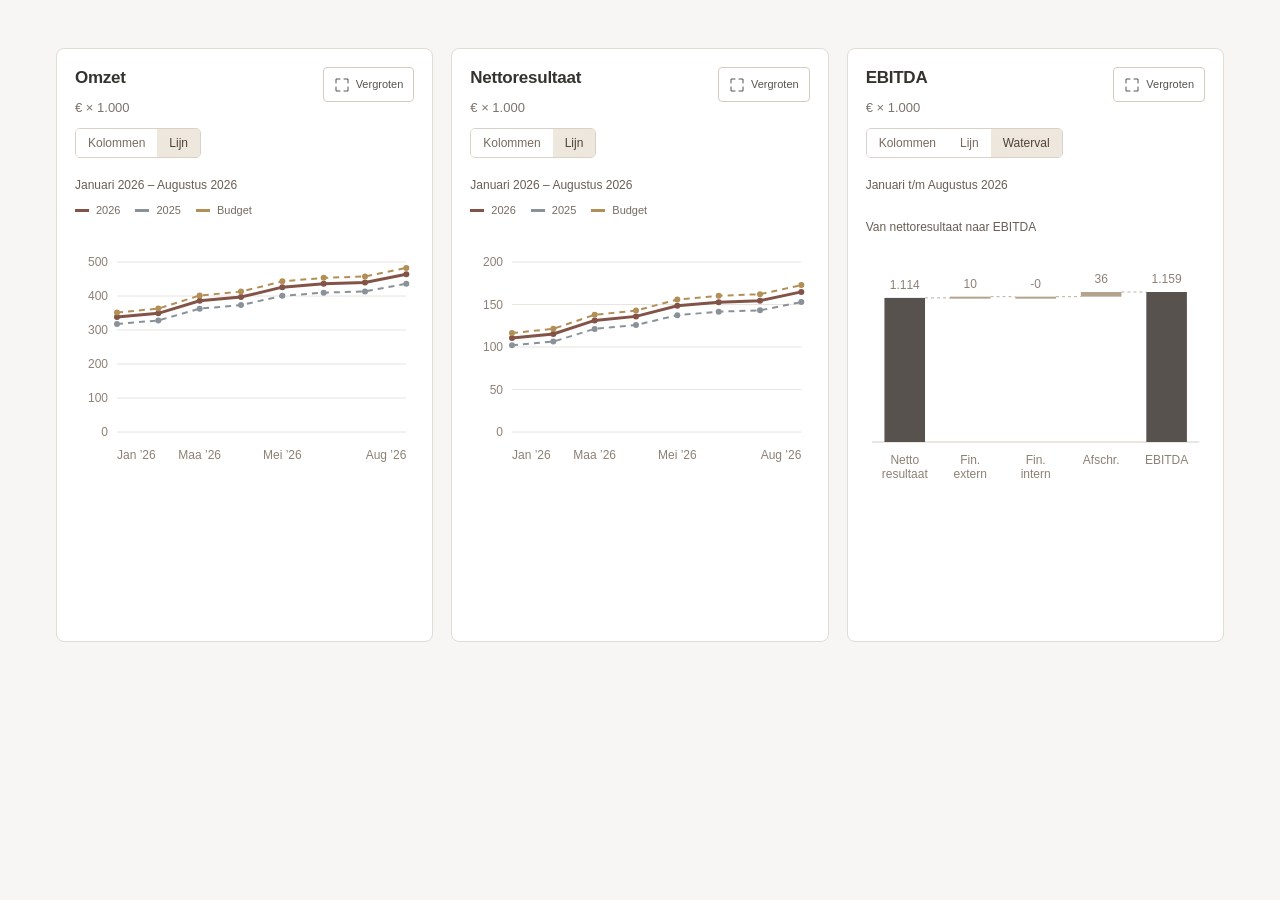
==== assets/portal/index.html @ 6453822a "Align presentation with agreed reporting content and complete input demos" ====
<!doctype html>
<html lang="nl"><head><meta charset="UTF-8"><meta name="viewport" content="width=device-width,initial-scale=1"><meta http-equiv="Content-Security-Policy" content="default-src 'self' data: blob:; script-src 'self'; style-src 'self' 'unsafe-inline'; connect-src 'none'; form-action 'none'; object-src 'none'; base-uri 'self'"><title>Amerborgh rapportageportaal</title>  <script type="module" crossorigin src="./assets/index-CNQBlPa-.js"></script>
  <link rel="stylesheet" crossorigin href="./assets/index-Cpaza70T.css">
</head><body><div id="root"></div></body></html>
---- assets/portal/assets/index-Cpaza70T.css ----
.page-content{--previous-content-height:260px;overflow-anchor:none;min-width:0}.page-content[aria-busy=true]{min-height:var(--previous-content-height,260px)}.ai-workspace>.page-content{flex-direction:column;flex:1;min-height:0;display:flex}@media (width<=600px){.page-content{--previous-content-height:220px}}.content-refreshing :is(.report-metrics article>strong,.report-metrics article>small,.metric-differences,.report-chart>:not(.report-card-heading),.financial-table td,.category-choice>b,.category-choice>small,.portfolio-title>span,.ownership-missing){visibility:hidden}.trend-readout{padding:8px 6px 2px}.trend-readout[data-active=false]{visibility:hidden}.trend-readout .chart-tooltip{width:100%;max-width:none;box-shadow:none;flex-wrap:wrap;gap:8px 20px;margin:0;padding:12px 14px;font-size:12px;animation:none;display:flex;position:static;top:auto;left:auto}.trend-readout .chart-tooltip>strong{flex-basis:100%;margin:0;font-size:13px}.trend-readout .chart-tooltip>span{flex-direction:column;flex:110px;align-items:flex-start;gap:3px;margin:0;display:flex}.trend-readout .chart-tooltip>span>span{color:#786b5f}.trend-readout .chart-tooltip b{text-align:left;font-size:13px}@media (width<=600px){.trend-readout{padding:0}.trend-readout[data-active=false]{display:none}.trend-readout .chart-tooltip{display:block}.trend-readout .chart-tooltip>strong{margin-bottom:10px;font-size:15px}.trend-readout .chart-tooltip>span{grid-template-columns:minmax(0,1fr) max-content;align-items:baseline;gap:12px;margin-top:7px;display:grid}.trend-readout .chart-tooltip b{text-align:right;font-size:14px}}.month-financial-figures{grid-template-columns:repeat(auto-fit,minmax(min(100%,420px),1fr))}.month-figure-body,.month-kpi-body{font-variant-numeric:tabular-nums;padding:0 20px 22px}.month-legend{color:#756b62;flex-wrap:wrap;gap:8px 20px;margin-bottom:18px;font-size:11px;line-height:1.6;display:flex}.month-legend>span{align-items:center;gap:7px;display:inline-flex}.month-key{background:var(--color-chart-actual);flex-shrink:0;width:18px;height:7px;display:inline-block}.month-key.target{background:var(--color-ink-warm);width:3px;height:15px;margin-inline:7px}.month-key.lastYear,.month-change-bar.lastYear,.month-zero-value.lastYear{background:#90979b}.month-bullet-row+.month-bullet-row,.month-change-row+.month-change-row{border-top:1px solid #eee9e3;margin-top:22px;padding-top:20px}.month-row-title{justify-content:space-between;align-items:baseline;gap:12px;margin-bottom:14px;display:flex}.month-row-title h3,.month-change-row h3{margin:0;font-size:14px;font-weight:600}.month-row-title>strong{font-size:19px;font-weight:600}.month-bullet{background:#f7f5f2;height:32px;margin-inline:4px;position:relative}.month-budget-range{background:#ddd6cb;height:100%;position:absolute;top:0}.month-actual-bar{background:var(--color-chart-actual);height:12px;position:absolute;top:10px}.month-target{background:var(--color-ink-warm);width:3px;height:38px;position:absolute;top:-3px;transform:translate(-50%)}.month-zero{border-left:1px solid #b7afa5;height:100%;position:absolute;top:0}.month-zero-value{background:var(--color-chart-actual);width:3px;height:12px;position:absolute;top:10px;transform:translate(-50%)}.month-scale{color:#80766b;justify-content:space-between;margin-top:6px;font-size:10px;line-height:1.6;display:flex;position:relative}.month-scale>span:nth-child(2):not(:last-child){position:absolute;transform:translate(-50%)}.month-row-detail{color:#756b62;flex-wrap:wrap;justify-content:space-between;align-items:baseline;gap:6px 16px;margin-top:9px;font-size:12px;line-height:1.6;display:flex}.month-row-detail .positive,.month-change-value.positive{color:#437553}.month-row-detail .negative,.month-change-value.negative{color:#a44b45}.month-change-row h3{margin-bottom:12px}.month-change-comparison{grid-template-columns:minmax(0,1fr) 106px;align-items:center;gap:12px;margin-top:7px;display:grid}.month-change-track{background:#faf9f7;height:30px;position:relative}.month-change-bar{background:var(--color-chart-actual);height:12px;position:absolute;top:9px}.month-change-value{text-align:right;color:var(--color-ink-warm);font-size:14px}.month-change-value small{color:#756b62;margin-top:3px;font-size:10px;line-height:1.4;display:block}.month-change-axis{margin-top:12px;margin-right:118px}.month-kpi-body .kpi-current-value{margin-bottom:20px}.month-key.current-dot,.month-key.reference-dot{background:var(--color-chart-actual);border-radius:50%;width:9px;height:9px}.month-key.reference-dot{background:var(--color-surface);box-sizing:border-box;border:2px solid #90979b}.month-kpi-comparison .month-legend{margin-bottom:8px}.month-kpi-comparison+.month-kpi-comparison{margin-top:22px}.month-kpi-comparison .month-row-detail{margin:0 0 12px}.month-kpi-comparison .month-row-detail strong{color:var(--color-ink-warm);font-weight:500;display:block}.month-dumbbell{height:22px;margin-inline:6px;position:relative}.month-dumbbell:before{content:"";background:#eee9e3;height:2px;position:absolute;inset:10px 0 auto}.month-dumbbell-link{background:#c4b4aa;height:4px;position:absolute;top:9px}.month-dot{box-sizing:border-box;border-radius:50%;width:12px;height:12px;position:absolute;top:11px;transform:translate(-50%,-50%)}.month-dot.reference{background:var(--color-surface);border:2px solid #90979b;width:16px;height:16px}.month-dot.current{background:var(--color-chart-actual);border:2px solid var(--color-surface)}.chart-dialog .month-figure-body,.chart-dialog .month-kpi-body{max-width:820px;margin:0 auto;padding-top:12px}.chart-dialog .month-kpi-body{max-width:680px}@media (width<=600px){.month-figure-body,.month-kpi-body{padding:0 16px 20px}.month-change-comparison{grid-template-columns:minmax(0,1fr) 96px;gap:10px}.month-change-axis{margin-right:106px}.month-row-title>strong{font-size:18px}}.kpi-overview-toolbar{flex-wrap:wrap;align-items:end;gap:14px 20px;margin-bottom:18px;display:flex}.kpi-overview-toolbar label{color:#635a50;gap:7px;width:min(100%,320px);font-size:12px;display:grid}.kpi-overview-toolbar input{min-height:42px;font:inherit;color:var(--color-ink-warm);background:var(--color-surface);border:1px solid #d9d0c5;border-radius:5px;padding:11px 12px;font-size:14px}.kpi-overview-toolbar>span{color:#756b62;padding:12px 0;font-size:12px}.kpi-overview-toolbar>button{min-height:42px;margin-left:auto}.kpi-company-rows{gap:10px;display:grid}.kpi-company-row{background:var(--color-surface);border:1px solid #e1d9d0;border-radius:7px;min-width:0}.kpi-company-title{margin:0;font-size:16px}.kpi-company-title>button{text-align:left;width:100%;min-height:68px;color:var(--color-ink-warm);font:inherit;cursor:pointer;background:0 0;border:0;border-radius:7px;grid-template-columns:minmax(0,1fr) auto 20px;align-items:center;gap:18px;padding:18px 22px;display:grid}:where(:root:not([data-input-method=touch])) .kpi-company-title>button:hover{background:#f8f5f1}.kpi-company-title>button:focus-visible{outline:2px solid var(--color-chart-actual);outline-offset:-3px}.kpi-company-title>button[aria-expanded=true]{background:#f8f5f1;border-radius:7px 7px 0 0}.kpi-company-name{overflow-wrap:anywhere;font-weight:600}.kpi-company-count{color:#756b62;font-size:12px;font-weight:400}.kpi-company-title svg{fill:none;stroke:currentColor;stroke-width:1.6px;width:20px;height:20px;transition:transform .16s}.kpi-company-title>button[aria-expanded=true] svg{transform:rotate(180deg)}.kpi-company-row>div:not([hidden]){background:#faf9f7;border-top:1px solid #e1d9d0;border-radius:0 0 7px 7px;padding:20px}.kpi-figures-region{container-type:inline-size}.kpi-company-figures{grid-template-columns:repeat(12,minmax(0,1fr));gap:18px;min-width:0;display:grid}.kpi-figure-cell{grid-column:1/-1;min-width:0}.kpi-figure-cell>.report-chart{box-sizing:border-box;min-width:0;height:100%;margin:0}@container (width>=680px){.kpi-figure-cell{grid-column:var(--pair-column) / span 6}}@container (width>=1100px){.kpi-figure-cell{grid-column:var(--wide-column) / span 4}}.kpi-company-figures .report-card-heading{align-items:flex-start;gap:12px;padding:18px 18px 12px}.kpi-company-figures .report-card-heading h2{overflow-wrap:anywhere;font-size:16px;line-height:1.4}.kpi-company-figures .chart-expand{padding:8px;font-size:11px}.kpi-chart-summary{flex-wrap:wrap;justify-content:space-between;align-items:start;gap:14px 22px;padding:0 18px 18px;display:flex}.kpi-current-value{gap:7px;display:grid}.kpi-current-value>span,.kpi-value-changes dt{color:#756b62;font-size:11px;line-height:1.5}.kpi-current-value>strong{color:var(--color-ink-warm);font-variant-numeric:tabular-nums;overflow-wrap:anywhere;font-size:25px;font-weight:600;line-height:1.25}.kpi-value-changes{gap:10px;margin:0;display:grid}.kpi-value-changes dd{font-variant-numeric:tabular-nums;color:#4d4237;margin:2px 0 0;font-size:13px}.chart-dialog .kpi-chart-summary{justify-content:start;gap:40px;padding:0 0 20px}@media (width<=600px){.kpi-company-title>button{grid-template-columns:minmax(0,1fr) 20px;gap:7px 12px;padding:16px}.kpi-company-count{grid-column:1}.kpi-company-title svg{grid-area:1/2/3}.kpi-company-row>div:not([hidden]){padding:12px}.kpi-company-figures .report-card-heading{flex-wrap:wrap}.kpi-chart-summary{gap:14px}}@media (prefers-reduced-motion:reduce){.kpi-company-title svg{transition:none}}.category-choices{grid-auto-columns:minmax(0,1fr);grid-auto-flow:column;gap:12px;margin:20px 0 28px;display:grid}.category-choice{text-align:left;background:var(--color-surface);color:inherit;cursor:pointer;font:inherit;border:1px solid #ddd4ca;border-radius:10px;flex-direction:column;align-items:flex-start;gap:8px;min-width:0;padding:22px;display:flex}.category-choice[aria-pressed=true]{background:#faf7f3;border-color:#795a47;box-shadow:inset 0 0 0 1px #795a47}.category-choice:focus-visible{outline-offset:3px;outline:2px solid #795a47}.category-choice>strong{font-size:1.05rem}.category-choice>span,.category-choice>small{color:#73685f;font-size:.85rem}.category-choice>b{font-size:1.5rem}.category-title{margin:16px 0}.financial-table .annual-total{background:#f7f4f0;font-weight:600}@media (width<=1100px){.category-choice>strong{min-height:2.7em;line-height:1.35}}@media (width>=681px) and (width<=1100px){.category-choice{padding:16px 12px}.category-choice>strong{font-size:.95rem}.category-choice>b{font-size:1.3rem}}@media (width<=680px){.category-choices{scroll-snap-type:x proximity;grid-auto-columns:minmax(180px,65%);gap:10px;padding:3px 3px 10px;overflow-x:auto}.category-choice{scroll-snap-align:start;padding:16px}.category-choice>b{font-size:1.2rem}}.file-import-entry{background:var(--color-surface-warm);color:#51473e;border:1px dashed #aa9785;border-radius:10px;flex-wrap:wrap;justify-content:space-between;align-items:center;gap:14px 24px;margin:0 0 20px;padding:18px 22px;transition:background-color .14s,border-color .14s;display:flex}.file-import-entry-copy{gap:5px;min-width:0;display:grid}.file-import-entry-copy strong{font-size:.95rem;font-weight:600}.file-import-entry-copy span{color:#7b7067;font-size:.8rem}.file-import-entry .report-button{flex:none;margin:0}:where(:root:not([data-input-method=touch])) .file-import-entry:focus-within{background:#f4efe8;border-color:#725540}.file-import-entry[data-disabled=true]{color:#7b7067;border-color:#d6cec3}@media (width<=600px){.file-import-entry{gap:12px;padding:16px}.file-import-entry .report-button{min-height:42px}}@media (prefers-reduced-motion:reduce){.file-import-entry{transition:none}}.file-import-drop{z-index:10000;pointer-events:none;color:#51473e;background:#f8f6f2ed;border:3px dashed #8b7661;border-radius:16px;place-items:center;display:grid;position:fixed;inset:12px}.file-import-drop>div{text-align:center;gap:12px;padding:24px;display:grid}.file-import-drop strong{font-size:1.6rem}.file-import-drop span{font-size:.95rem}.file-import-loading{color:#766653;justify-content:center;align-items:center;gap:14px;min-height:100px;display:flex}.file-import-spinner{border:3px solid #e7e1d9;border-top-color:#8b7661;border-radius:50%;width:24px;height:24px;animation:.8s linear infinite import-spin}@keyframes import-spin{to{transform:rotate(360deg)}}.file-import-filename{overflow-wrap:anywhere;color:#766653;margin-top:0}.file-import-source{color:#7b7067;overflow-wrap:anywhere;margin:4px 0 8px;font-size:.8rem;display:block}.file-import-choice{gap:6px;font-size:.85rem;display:grid}.import-uncertain{background:#fbf5e9}.file-import-other{color:#7b7067;flex-wrap:wrap;justify-content:space-between;align-items:center;gap:8px;margin:16px 0;font-size:.85rem;display:flex}.file-import-source-picker{border-top:1px solid #e5e0d8;padding-top:4px}.file-import-source-picker input{box-sizing:border-box;width:100%;min-width:0;min-height:42px;font:inherit;background:var(--color-surface);color:#51473e;border:1px solid #d6cec3;border-radius:6px;padding:8px}.file-import-source-list{padding:0;list-style:none}.file-import-source-list li{border-bottom:1px solid #e9e4de;grid-template-columns:minmax(0,1fr) auto auto;align-items:center;gap:12px;padding:12px 0;display:grid}.file-import-source-list small{color:#7b7067;margin-top:5px;font-size:.8rem;display:block}.file-import-source-list strong{overflow-wrap:anywhere;font-size:.9rem;font-weight:500}.file-import-source-list li>span{font-variant-numeric:tabular-nums;font-size:.85rem}.file-import-pages{justify-content:space-between;align-items:center;gap:10px;font-size:.85rem;display:flex}.file-import-dialog .file-import-conflict{border:1px solid #ded5ca;border-radius:8px;margin:20px 0;padding:12px 16px}.file-import-conflict legend{padding:0 8px;font-size:1rem;font-weight:600}.file-import-dialog .file-import-candidate{cursor:pointer;border-bottom:1px solid #eee8e0;grid-template-columns:20px minmax(0,1fr) auto;align-items:center;gap:12px;padding:12px 0;font-size:.9rem;font-weight:400;display:grid}.file-import-dialog .file-import-candidate input{accent-color:#785c48;width:18px;height:18px;min-height:18px;margin:0;padding:0}.file-import-candidate strong{font-variant-numeric:tabular-nums;font-weight:500}.file-import-choice-summary{color:#6f6052;flex-wrap:wrap;justify-content:space-between;align-items:center;gap:12px;padding-top:12px;font-size:.85rem;display:flex}.file-import-choice-amount{margin-top:7px;display:block}@media (width<=600px){.file-import-dialog .file-import-candidate{grid-template-columns:20px minmax(0,1fr)}.file-import-candidate strong{grid-column:2}.file-import-source-list li{grid-template-columns:minmax(0,1fr) auto}.file-import-source-list li>span{grid-column:1}.file-import-source-list button{grid-area:1/2/span 2}}.file-import-options{grid-template-columns:repeat(auto-fit,minmax(190px,1fr));gap:14px;margin:16px 0;display:grid}.file-import-dialog select{background:var(--color-surface);color:#51473e;width:100%;min-width:0;min-height:42px;font:inherit;border:1px solid #d6cec3;border-radius:6px;padding:8px}.file-import-options label{gap:6px;font-size:.9rem;display:grid}.file-import-summary{justify-content:space-between;align-items:center;gap:12px;margin:18px 0;display:flex}.file-import-table{border:1px solid #e5e0d8;border-radius:8px;max-height:45vh;overflow:auto}.file-import-table table{border-collapse:separate;border-spacing:0;text-align:left;table-layout:fixed;width:100%;font-size:.9rem}.file-import-table th,.file-import-table td{vertical-align:top;overflow-wrap:anywhere;border-bottom:1px solid #e9e4de;padding:12px}.file-import-table thead th{z-index:1;background:#f5f2ed;position:sticky;top:0}.file-import-table th{font-weight:500}.file-import-table th:first-child{width:28%}.file-import-table th:nth-child(2){width:35%}.file-import-value{white-space:nowrap;font-variant-numeric:tabular-nums;margin:0 14px 7px 0;display:inline-block}.file-import-value small{color:#766653}.import-skipped{color:#80776e;background:#faf9f7}@media (width<=600px){.file-import-table{max-height:none;overflow:visible}.file-import-table table{table-layout:auto}.file-import-table thead{display:none}.file-import-table tr{border-bottom:1px solid #ddd6cc;grid-template-columns:1fr;padding:10px;display:grid}.file-import-dialog .file-import-table table th,.file-import-dialog .file-import-table table td{border:0;padding:5px;width:auto!important}.file-import-summary{align-items:start;font-size:.9rem}.file-import-options{grid-template-columns:1fr}}@media (prefers-reduced-motion:reduce){.file-import-spinner{animation:none}}.file-import-dialog[open]{box-sizing:border-box;flex-direction:column;height:min(780px,100dvh - 32px);max-height:calc(100dvh - 32px);animation:.17s ease-out both import-open;display:flex}.file-import-dialog>.portal-modal-heading{flex:none}.file-import-dialog::backdrop{animation:.17s ease-out both import-backdrop-in}.file-import-dialog.is-closing{pointer-events:none;animation:.14s ease-in both import-close}.file-import-dialog.is-closing::backdrop{animation:.14s ease-in both import-backdrop-out}.file-import-stage{flex-direction:column;flex:1;justify-content:center;min-height:0;display:flex;overflow:auto}.file-import-review{flex-direction:column;flex:1;min-height:0;animation:.14s ease-out both import-content-in;display:flex}.file-import-review-content{scrollbar-gutter:stable;isolation:isolate;flex:1;min-height:0;padding:0 4px;overflow:auto}.file-import-step{animation:.14s ease-out both import-content-in}.file-import-dialog .file-import-table{max-height:none;overflow:visible}.file-import-dialog .sheet-dialog-footer{flex:none;margin-top:8px;padding-top:14px}.file-import-refresh{opacity:0;vertical-align:middle;width:24px;margin-left:8px;transition:opacity .12s;display:inline-flex}.file-import-refresh.is-checking{opacity:1}.file-import-refresh .file-import-spinner{border-width:2px;width:14px;height:14px}.file-import-layout{visibility:hidden;grid-template-rows:0fr;transition:grid-template-rows .16s,visibility .16s;display:grid}.file-import-layout.is-open{visibility:visible;grid-template-rows:1fr}.file-import-layout-clip{min-height:0;overflow:hidden}.file-import-drop{animation:.1s ease-out both import-content-in}@keyframes import-open{0%{opacity:0;transform:translateY(5px)}to{opacity:1;transform:none}}@keyframes import-close{0%{opacity:1;transform:none}to{opacity:0;transform:translateY(3px)}}@keyframes import-backdrop-in{0%{opacity:0}to{opacity:1}}@keyframes import-backdrop-out{0%{opacity:1}to{opacity:0}}@keyframes import-content-in{0%{opacity:.5}to{opacity:1}}@media (width<=600px){.file-import-dialog[open]{height:calc(100dvh - 24px);max-height:calc(100dvh - 24px)}.file-import-refresh{width:16px;margin-left:4px}.file-import-summary{gap:8px}}@media (prefers-reduced-motion:reduce){.file-import-dialog[open],.file-import-dialog::backdrop,.file-import-dialog.is-closing,.file-import-dialog.is-closing::backdrop,.file-import-review,.file-import-step,.file-import-drop{animation:none}.file-import-layout,.file-import-refresh{transition:none}}.input-company-heading{align-items:center;gap:12px;margin:4px 0 18px;display:flex}.reporting-workspace .input-company-heading h2{margin:0;font-size:24px}.input-company-heading>span{color:#82766b;font-size:12px}.input-budgets{margin:0 0 30px}.input-budget-task{background:var(--color-surface);border:1px solid #e0d8ce;border-radius:8px;justify-content:space-between;align-items:center;gap:18px;min-height:98px;padding:20px 24px;display:flex}.input-budget-title{flex-wrap:wrap;align-items:center;gap:14px;display:flex}.reporting-workspace .input-budget-task h3{margin:0;font-size:18px}.input-budget-task p{color:#7e7367;margin:7px 0 0;font-size:13px}.input-budget-task>.report-button{flex-shrink:0}.input-budget-overdue{color:#8b5838}.input-other-budgets{margin-top:12px}.input-other-budgets summary{color:#77675a;cursor:pointer;padding:8px 0;font-size:13px}.input-other-budgets .input-budget-task{margin-top:10px}.input-month-heading{justify-content:space-between;align-items:center;gap:18px;margin-bottom:18px;display:flex}.reporting-workspace .input-month-heading h3{margin:0;font-size:18px}.input-month-heading p{color:#7e7367;margin:5px 0 0;font-size:13px}.input-month-heading>.month-picker{min-width:290px}.input-hub .report-form-cards h3{margin:6px 0 0;font-size:18px}.input-hub .report-form-cards p{min-height:40px}.input-hub .report-form-cards small{min-height:0}.input-history .report-card-heading{padding:20px 24px}.input-history .report-card-heading h3{margin:0}.input-history .month-progress{table-layout:fixed;min-width:0}.input-history .month-progress th:first-child{width:25%}.input-history .month-progress a{align-items:center;min-height:30px;display:inline-flex}.input-history .month-progress th a{display:block}.input-history .month-progress th span{color:#82766b;white-space:nowrap;font-size:12px}.input-history .month-progress th small{margin-top:3px;font-size:11px;font-weight:400;display:block}@media (width<=600px){.input-company-heading{flex-wrap:wrap;gap:8px;margin-bottom:14px}.reporting-workspace .input-company-heading h2{font-size:22px}.input-budgets{margin-bottom:24px}.input-budget-task{flex-wrap:wrap;gap:14px;padding:16px}.input-budget-title{gap:8px}.input-budget-task>.report-button{width:100%}.input-month-heading{grid-template-columns:1fr;gap:12px;display:grid}.input-month-heading>.month-picker{width:100%;min-width:0}.input-hub .report-form-cards p{min-height:0}.input-history .report-card-heading{padding:16px}.input-history .month-progress :is(th,td){padding:10px 7px;font-size:11px}.input-history .month-progress th span{font-size:10px;display:block}.input-history .month-progress .report-state{white-space:normal;gap:4px;padding:5px;font-size:10px}}.month-picker-controls{align-items:center;gap:12px;min-width:0;display:flex}.month-picker-trigger{background:var(--color-surface);min-width:170px;min-height:44px;color:var(--color-ink-warm);font:inherit;text-align:left;cursor:pointer;border:1px solid #d9d0c5;border-radius:5px;flex:1;justify-content:space-between;align-items:center;gap:16px;padding:10px 12px;font-size:14px;display:flex}.month-picker-trigger>span{min-width:0}.month-picker-trigger small{color:#807164;margin-top:3px;font-size:11px;display:block}.month-picker-trigger svg{fill:none;stroke:currentColor;stroke-width:1.6px;flex-shrink:0;width:18px;height:18px}.month-picker-return{color:#74604e;min-height:44px;font:inherit;cursor:pointer;background:0 0;border:0;flex-shrink:0;padding:8px 0;font-size:12px}.month-picker-return:disabled{opacity:.5;cursor:default}.portal-modal.month-picker-dialog{box-sizing:border-box;width:min(354px,100vw - 32px);max-height:calc(100dvh - 32px);padding:20px}.portal-modal.month-picker-dialog[open]{animation:.18s cubic-bezier(.2,.7,.2,1) both month-picker-enter}.portal-modal.month-picker-dialog[open]::backdrop{animation:.18s ease-out both month-picker-backdrop-enter}@keyframes month-picker-enter{0%{opacity:0;transform:translateY(5px)}to{opacity:1;transform:translateY(0)}}@keyframes month-picker-backdrop-enter{0%{opacity:0}to{opacity:1}}.portal-modal.month-picker-dialog[open].is-closing{animation:.16s ease-in both month-picker-leave}.portal-modal.month-picker-dialog[open].is-closing::backdrop{animation:.16s ease-in both month-picker-backdrop-leave}@keyframes month-picker-leave{0%{opacity:1;transform:translateY(0)}to{opacity:0;transform:translateY(5px)}}@keyframes month-picker-backdrop-leave{0%{opacity:1}to{opacity:0}}@media (prefers-reduced-motion:reduce){.portal-modal.month-picker-dialog[open],.portal-modal.month-picker-dialog[open]::backdrop,.portal-modal.month-picker-dialog[open].is-closing,.portal-modal.month-picker-dialog[open].is-closing::backdrop{animation:none}}.month-picker-dialog .portal-modal-heading{align-items:center;gap:12px;margin-bottom:14px}.month-picker-dialog .portal-modal-heading h2{font-family:var(--font-body);font-size:18px;line-height:1.4}.month-picker-dialog .portal-modal-heading button{color:#574a40;width:44px;height:44px}.month-picker-year{grid-template-columns:44px minmax(0,1fr) 44px;gap:10px;margin-bottom:16px;display:grid}.month-picker-year button,.month-picker-year select{background:var(--color-surface);color:#51483e;min-width:0;min-height:44px;font:inherit;cursor:pointer;border:1px solid #dfd6cc;border-radius:5px}.month-picker-year button{padding:0;font-size:25px}.month-picker-year select{text-align:center;width:100%;padding:8px 12px;font-size:16px}.month-picker-grid{grid-template-columns:repeat(3,minmax(0,1fr));gap:8px;display:grid}.month-picker-grid button{background:var(--color-surface-warm);color:#51483e;min-width:0;min-height:52px;font:inherit;cursor:pointer;border:1px solid #e5dfd7;border-radius:5px;flex-direction:column;justify-content:center;align-items:center;gap:4px;padding:8px 3px;font-size:14px;display:flex}.month-picker-grid small{font-size:10px}.month-picker-grid button[aria-pressed=true]{color:var(--color-surface);background:#79614f;border-color:#79614f}.month-picker-dialog button:disabled{opacity:.35;cursor:default}.month-picker-footer{border-top:1px solid #e9e2d9;justify-content:space-between;align-items:center;gap:16px;margin-top:16px;padding-top:16px;display:flex}.month-picker-footer button{color:#74604e;min-height:36px;font:inherit;cursor:pointer;background:0 0;border:0;padding:4px 0;font-size:13px}.month-picker-dialog :is(button,select):focus-visible{outline-offset:3px;outline:2px solid #805b45}@media (hover:hover){:where(:root:not([data-input-method=touch])) .month-picker-trigger:hover,:where(:root:not([data-input-method=touch])) .month-picker-year button:not(:disabled):hover,:where(:root:not([data-input-method=touch])) .month-picker-grid button:not(:disabled):not([aria-pressed=true]):hover{background:#f0eae2;border-color:#a38a72}}@media (width<=600px){.month-picker-trigger{width:100%;min-width:0;font-size:16px}.month-picker-controls{width:100%}}.budget-workflow{min-width:0}.budget-back{color:#756353;margin:0 0 16px;font-size:.85rem;display:inline-block}.budget-intro{justify-content:space-between;align-items:center;gap:14px;margin:0 0 24px;display:flex}.reporting-workspace .budget-intro h1{margin:0;font-size:clamp(26px,3vw,36px)}.budget-intro h2{margin:0;font-size:1.3rem}.budget-intro p{color:#73685f;margin:8px 0 0;font-size:.9rem}.budget-sheet{background:#fff;border:1px solid #ddd5cd;border-radius:10px;overflow:hidden}.budget-sheet-toolbar{border-bottom:1px solid #e8e1db;flex-wrap:wrap;justify-content:space-between;align-items:center;gap:16px;padding:20px 22px;display:flex}.budget-sheet-toolbar>div:first-child{gap:5px;display:grid}.budget-sheet-toolbar strong{font-size:1rem;font-weight:600}.budget-sheet-toolbar span{color:#7b7067;font-size:.8rem}.budget-sheet-actions{flex-wrap:wrap;gap:8px;display:flex}.budget-sheet-actions .report-button{min-height:42px;padding:10px 15px;font-size:.85rem}.budget-table-viewport{overscroll-behavior-x:contain;overflow:auto}.budget-matrix{border-collapse:separate;border-spacing:0;width:100%;min-width:var(--budget-sheet-min-width,760px);table-layout:fixed;font-variant-numeric:tabular-nums;font-size:13px}.budget-year-status{align-items:end;gap:16px;margin:0 0 20px;display:flex}.budget-year-status label{color:#756658;gap:6px;font-size:.85rem;display:grid}.budget-year-status select{background:var(--color-surface);color:#55483d;min-width:110px;min-height:42px;font:inherit;border:1px solid #d8cec3;border-radius:5px;padding:9px 12px}.budget-year-status .report-state{margin-bottom:9px}.budget-quarter-actions{border-bottom:1px solid #e8e1db;justify-content:flex-end;padding:10px 20px;display:flex}.budget-matrix :is(th,td){text-align:right;vertical-align:middle;border-bottom:1px solid #ece7e1;padding:13px 14px}.budget-matrix tr>th:first-child{text-align:left;z-index:2;background:var(--color-surface);width:205px;font-weight:500;position:sticky;left:0;box-shadow:1px 0 #ece7e1}.budget-matrix thead th{background:#f7f5f2;font-weight:600}.budget-matrix thead tr:first-child>th:first-child{background:#f7f5f2}.budget-matrix thead tr:nth-child(2)>th:first-child{text-align:right;width:auto;box-shadow:none;background:#f7f5f2;position:static}.budget-matrix thead tr:first-child th:not([rowspan]){border-bottom:0;padding:10px 8px 0}.budget-matrix thead tr:nth-child(2) th{color:#7d7065;padding-top:3px;padding-bottom:10px;font-size:12px;font-weight:400}.budget-matrix thead th.budget-quarter-open,.budget-matrix thead th.budget-month-heading{background:#efe8df}.budget-matrix thead button{color:#6f5845;cursor:pointer;width:100%;font:inherit;white-space:nowrap;background:0 0;border:0;border-radius:4px;justify-content:center;align-items:center;gap:10px;padding:8px 0;display:flex}:where(:root:not([data-input-method=touch])) .budget-matrix thead button:hover{background:#e7ddd2}.budget-matrix thead button span{font-size:16px}.budget-matrix .budget-total{background:var(--color-surface-warm);z-index:1;width:130px;font-weight:600;position:sticky;left:205px;box-shadow:1px 0 #e5ddd4}.budget-matrix .budget-month-cell{background:#fffcf8;padding:8px}.budget-matrix small{color:#81776d;margin-top:4px;font-size:11px;font-weight:400;display:block}.budget-matrix .field-error{color:#923d37;white-space:normal}.budget-quarter-value{color:inherit;font:inherit;cursor:pointer;text-align:right;background:0 0;border:0;border-radius:3px;width:100%;padding:6px 0}:where(:root:not([data-input-method=touch])) .budget-quarter-value:hover{color:#7b5a42;background:#f7f3ef}.budget-workflow input,.budget-batch input{box-sizing:border-box;width:100%;min-width:0;font:inherit;color:inherit;text-align:right;background:var(--color-surface);border:1px solid #d8cec3;border-radius:5px;padding:10px 8px}.budget-workflow input:focus,.budget-batch input:focus{outline-offset:-1px;outline:2px solid #967e69}.budget-workflow input[aria-invalid=true]{border-color:#a54840}.budget-sheet-bottom{color:#817367;justify-content:space-between;align-items:center;gap:10px;padding:12px 20px;font-size:12px;display:flex}.budget-sheet-bottom>div{gap:14px;display:flex}.budget-sheet-bottom button,.budget-cancel,.sheet-text-button{color:#71563f;font:inherit;cursor:pointer;background:0 0;border:0;padding:4px 0}.budget-sheet-bottom button:disabled{color:#aaa29a;cursor:default}.budget-feedback{box-sizing:border-box;color:#75695d;min-height:30px;padding:8px 0;font-size:.8rem}.budget-save-bar{padding:4px 0 16px}.budget-save-bar>label{gap:8px;max-width:600px;margin-bottom:16px;display:grid}.budget-save-bar textarea{font:inherit;border:1px solid #d7cdc1;border-radius:5px;padding:10px}.budget-save-actions{flex-wrap:wrap;align-items:center;gap:12px;display:flex}.budget-save-actions>span{color:#73685f;margin-right:auto;font-size:.8rem}.budget-phone-period,.budget-phone-table{display:none}.portal-modal.sheet-dialog{box-sizing:border-box;width:min(1040px,100vw - 32px);max-width:none;padding:26px}.sheet-dialog .portal-modal-heading{align-items:center;margin-bottom:16px}.reporting-workspace .sheet-dialog .portal-modal-heading h2{font-size:23px}.sheet-dialog>p{color:#72675e;font-size:.9rem;line-height:1.6}.sheet-dialog-footer{flex-wrap:wrap;justify-content:space-between;align-items:center;gap:16px;margin:20px 0 0;display:flex}.sheet-dialog-footer>div{gap:10px;margin-left:auto;display:flex}.sheet-dialog-footer small{color:#73685f;font-size:.8rem}.sheet-paste-input{gap:8px;margin-top:18px;font-size:.9rem;display:grid}.sheet-paste-input textarea{resize:vertical;box-sizing:border-box;width:100%;min-height:100px;font:inherit;white-space:pre;background:#fcfaf7;border:1px solid #d6ccc2;border-radius:6px;padding:14px}.sheet-paste-origin{flex-wrap:wrap;align-items:end;gap:12px;margin:16px 0;font-size:.85rem;display:flex}.sheet-paste-origin>span{color:#73685f;align-self:center}.sheet-paste-origin label{gap:5px;min-width:0;display:grid}.sheet-paste-origin select{min-width:0;max-width:100%;color:inherit;font:inherit;background:#fff;border:1px solid #d6ccc2;border-radius:5px;padding:10px}.sheet-paste-count{font-weight:600}.sheet-text-button{text-underline-offset:3px;font-size:.85rem;text-decoration:underline}.sheet-preview-scroll{overscroll-behavior-x:contain;border:1px solid #e1d8cf;border-radius:7px;max-height:52dvh;overflow:auto}.sheet-preview{border-collapse:separate;border-spacing:0;font-variant-numeric:tabular-nums;width:100%;font-size:13px}.sheet-preview :is(th,td){text-align:right;white-space:nowrap;border-bottom:1px solid #e9e2da;padding:12px 14px}.sheet-preview th{font-weight:500}.sheet-preview thead th{z-index:2;background:#f5f1ec;position:sticky;top:0}.sheet-preview tr>th:first-child{text-align:left;white-space:normal;z-index:1;background:var(--color-surface);min-width:190px;max-width:235px;position:sticky;left:0;box-shadow:1px 0 #e6ddd4}.sheet-preview thead th:first-child{z-index:3;background:#f5f1ec}.sheet-preview tbody tr:last-child :is(th,td){border-bottom:0}.sheet-preview th small{color:#85766a;margin-top:5px;font-size:11px;font-weight:400;display:block}.budget-label-mapping{background:#fbf9f6;border:1px solid #e3d9cf;border-radius:7px;margin:16px 0;padding:14px 16px}.budget-mapping-heading{flex-wrap:wrap;justify-content:space-between;align-items:center;gap:8px;font-size:13px;display:flex}.budget-mapping-heading button:disabled{display:none}.budget-label-mapping>p{color:#786b60;margin:10px 0;font-size:13px;line-height:1.6}.budget-mapping-list{max-height:310px;overflow:auto}.budget-mapping-list label{border-top:1px solid #e8dfd5;grid-template-columns:minmax(120px,1fr) minmax(180px,1.2fr);align-items:center;gap:16px;padding:10px 0;font-size:13px;display:grid}.budget-mapping-list label>span{overflow-wrap:anywhere}.budget-mapping-list small{color:#8a653e;margin-top:5px;line-height:1.5;display:block}.budget-mapping-list select{color:#534a42;width:100%;min-width:0;min-height:42px;font:inherit;background:#fff;border:1px solid #d6cabc;border-radius:5px;padding:9px}.budget-mapping-list .needs-mapping select{border-color:#a98155}.budget-methods{background:#f4f0eb;border-radius:7px;gap:6px;padding:4px;display:flex}.budget-methods button{font:inherit;color:#756658;cursor:pointer;background:0 0;border:1px solid #0000;border-radius:5px;flex:1;padding:12px 8px;font-size:.85rem}.budget-methods button[aria-pressed=true]{background:var(--color-surface);color:#654b37;border-color:#ded2c7;box-shadow:0 1px 3px #55432a0d}.budget-batch-input{table-layout:fixed}.budget-batch-input tr>th:first-child{width:50%}.budget-batch-input.has-quarters{min-width:740px}.budget-batch-input.has-quarters tr>th:first-child{width:220px}.budget-batch-input td{padding:6px 12px}.budget-distribution-notice{color:#35674b;font-size:.85rem}.budget-distribution-amounts{max-height:none;overflow:auto}.budget-percentages{margin:22px 0}.budget-percentage-heading{flex-wrap:wrap;justify-content:space-between;align-items:center;gap:8px;display:flex}.budget-percentage-heading h3{margin:0;font-size:1rem}.budget-percentage-total{font-variant-numeric:tabular-nums;flex-wrap:wrap;align-items:baseline;gap:6px 16px;min-height:20px;margin:10px 0 14px;font-size:.85rem;display:flex}.budget-percentage-total span{color:#776b60}.budget-percentage-total.complete strong{color:#35674b}.budget-percentage-total.incomplete strong{color:#8a592f}.budget-percentage-months{grid-template-columns:repeat(2,minmax(0,1fr));gap:4px 32px;display:grid}.budget-percentage-month{grid-template-columns:90px minmax(60px,1fr) 85px;align-items:center;gap:12px;min-width:0;min-height:48px;font-size:.85rem;display:grid}.budget-batch .budget-percentage-month input[type=range]{appearance:auto;accent-color:#806451;cursor:pointer;touch-action:pan-y;background:0 0;border:0;width:100%;min-width:0;min-height:44px;margin:0;padding:0}.budget-batch .budget-percentage-month input[type=range]:focus{outline:none}.budget-batch .budget-percentage-month input[type=range]:focus-visible{outline-offset:2px;border-radius:4px;outline:2px solid #967e69}.budget-percentage-input{position:relative}.budget-batch .budget-percentage-input input{font-variant-numeric:tabular-nums;min-height:42px;padding:10px 23px 10px 6px}.budget-percentage-input input[aria-invalid=true]{border-color:#a54840}.budget-percentage-input span{color:#7b6e61;pointer-events:none;position:absolute;top:50%;right:8px;transform:translateY(-50%)}.reporting-workspace .budget-matrix :is(th,td){text-align:right;padding:10px 12px;font-size:13px;line-height:1.4}.reporting-workspace .budget-matrix tr>th:first-child{text-align:left}.reporting-workspace .budget-matrix thead tr:first-child th:not([rowspan]){padding:8px 6px 0}.reporting-workspace .budget-matrix thead tr:nth-child(2) th{text-align:center;padding:2px 12px 10px;font-size:12px}.reporting-workspace .budget-matrix td.budget-month-cell{padding:6px 8px}.reporting-workspace .sheet-preview :is(th,td){text-align:right;padding:10px 12px;font-size:13px}.reporting-workspace .sheet-preview tr>th:first-child{text-align:left}.reporting-workspace .budget-batch-input td{padding:6px 12px}@media (width<=600px){.budget-intro{align-items:flex-start;gap:10px;margin-bottom:18px}.budget-intro p{font-size:12px;line-height:1.6}.budget-sheet-toolbar{gap:14px;padding:16px}.budget-sheet-actions{width:100%}.budget-sheet-actions>.report-button{text-align:center;white-space:nowrap;flex:1;padding:10px 6px;font-size:12px}.budget-wide-table,.budget-quarter-actions{display:none}.budget-phone-table{display:block}.budget-phone-table .budget-matrix{min-width:0}.budget-phone-table .budget-matrix :is(th,td){width:auto;min-width:0;padding:12px;position:static}.reporting-workspace .budget-phone-table .budget-matrix :is(th,td){padding:12px}.budget-phone-table .budget-matrix tr>th:first-child{width:45%}.reporting-workspace .budget-phone-table input{min-height:44px;font-size:16px}.budget-phone-period{background:#f7f4f0;border-bottom:1px solid #e8e0d7;align-items:end;gap:12px;padding:12px 16px;display:flex}.budget-phone-period label{color:#7c6d60;flex:1;gap:4px;font-size:12px;display:grid}.budget-phone-period select{font:inherit;background:var(--color-surface);color:#55483d;border:1px solid #d8cec3;border-radius:5px;width:100%;min-height:42px;padding:8px;font-size:15px}.budget-phone-period>div{gap:6px;display:flex}.budget-phone-period button{color:#705641;background:var(--color-surface);border:1px solid #d8cec3;border-radius:5px;width:36px;height:42px;font-size:23px}.budget-phone-period button:disabled{color:#b9afa5}.budget-sheet-bottom{padding:10px 16px}.budget-sheet-bottom>span{display:none}.budget-save-actions{grid-template-columns:1fr 1fr;gap:12px;display:grid}.budget-save-actions>.report-button{grid-column:1/-1}.budget-save-actions>.budget-cancel{justify-self:end}.portal-modal.sheet-dialog{width:calc(100vw - 20px);max-height:calc(100dvh - 24px);padding:18px}.reporting-workspace .sheet-dialog .portal-modal-heading h2{font-size:20px}.sheet-paste-origin>label{width:100%}.sheet-paste-input textarea{font-size:16px}.budget-label-mapping{padding:12px}.budget-mapping-list label{grid-template-columns:1fr;gap:7px}.budget-mapping-list select{font-size:16px}.sheet-dialog-footer>div{flex-wrap:wrap;width:100%}.sheet-dialog-footer .report-button{flex:1;padding:11px 8px;font-size:12px}.sheet-preview{font-size:12px}.sheet-preview :is(th,td){padding:10px}.sheet-preview tr>th:first-child{min-width:135px;max-width:150px}.budget-batch-input{min-width:0}.budget-batch-input tr>th:first-child{width:45%;min-width:0}.reporting-workspace .budget-batch-input input{font-size:16px}.budget-methods button{padding:10px 4px;font-size:12px}.budget-percentage-months{grid-template-columns:1fr}.budget-percentage-month{grid-template-columns:82px minmax(50px,1fr) 85px;gap:10px;font-size:13px}.reporting-workspace .budget-batch .budget-percentage-input input{font-size:16px}}@media (width>=601px) and (width<=800px){.budget-percentage-month{grid-template-columns:1fr 85px;gap:2px 12px}.budget-percentage-month>label{grid-column:1/-1;margin-top:8px}}.budget-matrix{transition:min-width .18s cubic-bezier(.2,.7,.2,1)}@media (prefers-reduced-motion:reduce){.budget-matrix{transition:none}}:root{--font-body:Arial, Helvetica, sans-serif;--font-heading:Georgia, "Times New Roman", serif;--color-text:#454341;--color-page:#f7f6f4;--color-surface:#fff;--color-action:#53504e;--color-border:#e3dfdb;--color-accent:#b88678;--color-focus:#a15d4d;--color-muted:#736d68;--color-surface-warm:#faf8f5;--color-neutral-warm:#eee9e2;--color-ink-warm:#40382f;--color-control:#765341;--color-chart-actual:#835348}*{box-sizing:border-box}:root{font-family:var(--font-body);color:var(--color-text);background:var(--color-page);font-synthesis:none}body{margin:0;line-height:1.55}a{color:inherit}a:focus-visible{outline:3px solid var(--color-focus);outline-offset:5px}:root[data-input-method=touch] :is(a,button,input,select,textarea,summary,[tabindex],[role=button],[role=slider]):focus{outline:none}h1,h2,p{margin-top:0}h1,h2{font-family:var(--font-heading);font-weight:400}.eyebrow{text-transform:uppercase;letter-spacing:2.5px;color:#77706a;margin-bottom:14px;font-size:10px;font-weight:500}input[type=search]::-webkit-search-cancel-button{appearance:none;cursor:pointer;background-color:var(--color-control);width:24px;height:18px;margin:0 0 0 4px;-webkit-mask:url("data:image/svg+xml,%3Csvg xmlns='http://www.w3.org/2000/svg' viewBox='0 0 20 20'%3E%3Cpath d='m5 5 10 10M15 5 5 15' stroke='black' stroke-width='1.8' stroke-linecap='round'/%3E%3C/svg%3E") 50%/16px 16px no-repeat;mask:url("data:image/svg+xml,%3Csvg xmlns='http://www.w3.org/2000/svg' viewBox='0 0 20 20'%3E%3Cpath d='m5 5 10 10M15 5 5 15' stroke='black' stroke-width='1.8' stroke-linecap='round'/%3E%3C/svg%3E") 50%/16px 16px no-repeat}:where(:root:not([data-input-method=touch])) input[type=search]::-webkit-search-cancel-button:hover{background-color:#513d30}.workspace-content{max-width:1440px;margin:0 auto;padding:52px 48px 24px}.workspace-heading{justify-content:space-between;align-items:center;gap:28px;margin-bottom:36px;display:flex}.workspace-heading h1{letter-spacing:-.6px;margin-bottom:12px;font-size:clamp(28px,3vw,42px);line-height:1.2}.workspace-heading h1:focus{outline:none}.workspace-content label{color:#736b63;flex-direction:column;gap:8px;font-size:11px;font-weight:600;display:flex}.workspace-content select,.workspace-content input{background:var(--color-surface);color:#514a43;min-height:42px;font:inherit;border:1px solid #dcd6cf;border-radius:4px;padding:10px 12px;font-size:13px}.report-panel{background:var(--color-surface);border:1px solid var(--color-border);border-radius:7px;overflow:hidden}.report-panel h2{margin-bottom:5px;font-size:24px}.quiet-link{color:#8d6151;white-space:nowrap;font-size:12px;text-decoration:none}:where(:root:not([data-input-method=touch])) .quiet-link:hover{text-decoration:underline}.workspace-footer{color:#9b9186;justify-content:space-between;gap:20px;padding-top:40px;font-size:10px;display:flex}@media (width<=1100px){.workspace-content{padding:40px 28px 24px}}@media (width<=800px){.workspace-heading{align-items:flex-start}.workspace-content{padding:32px 22px 24px}.workspace-footer{flex-direction:column;gap:6px}}@media (width<=520px){.workspace-heading{flex-direction:column;gap:22px}}.management-page{max-width:1200px}.management-page button,.management-page input,.management-page select{font:inherit}.management-page button,.management-primary{cursor:pointer}.management-page button:disabled{cursor:wait;opacity:.55}.management-page label{gap:8px;font-size:13px;font-weight:500;display:grid}.management-page input:not([type=checkbox]),.management-page select{width:100%;min-height:46px;color:inherit;background:#fff;border:1px solid #ccc6c0;border-radius:3px;padding:10px 12px}.management-page input:focus-visible,.management-page select:focus-visible,.management-page button:focus-visible{outline:2px solid var(--color-focus);outline-offset:3px}.management-card{border:1px solid var(--color-border);background:#fff;border-radius:6px;margin:0 0 24px;padding:clamp(20px,3vw,32px)}.management-card h2{font-size:25px}.management-form{gap:22px;max-width:760px;display:grid}.management-form>p{color:var(--color-muted);margin-bottom:0}.management-fields{grid-template-columns:1fr 1fr;gap:20px;display:grid}.management-fixed{overflow-wrap:anywhere;gap:6px;font-size:13px;display:grid}.management-fixed span{color:var(--color-muted)}.management-fixed strong{font-weight:500}.management-role{border-top:1px solid var(--color-border);padding-top:20px}.management-role label{align-items:center;gap:10px;display:flex}.management-role input{accent-color:var(--color-action);flex-shrink:0;width:18px;height:18px}.management-role p{color:var(--color-muted);margin:7px 0 0 28px;font-size:12px}.management-actions{flex-wrap:wrap;align-items:center;gap:16px;display:flex}.management-page button{color:var(--color-action);background:#fff;border:1px solid #bbb5af;border-radius:3px;padding:10px 15px}.management-page .management-primary,.management-primary{background:var(--color-action);color:#fff;border:1px solid var(--color-action);border-radius:3px;justify-content:center;align-items:center;gap:15px;width:fit-content;min-height:46px;padding:11px 20px;font-size:13px;text-decoration:none;display:inline-flex}:where(:root:not([data-input-method=touch])) .management-primary:hover{background:#44403c}.management-toolbar{justify-content:space-between;align-items:end;gap:22px;margin-bottom:24px;display:flex}.management-toolbar label{width:min(450px,100%)}.management-list{border:1px solid var(--color-border);background:#fff;border-radius:6px}.management-user{grid-template-columns:minmax(220px,1fr) auto;align-items:start;gap:18px;padding:24px;display:grid}.management-user+.management-user{border-top:1px solid var(--color-border)}.management-person{overflow-wrap:anywhere;min-width:0}.management-person h2{font-family:var(--font-body);margin-bottom:5px;font-size:17px;font-weight:500}.management-person p,.management-person span{color:var(--color-muted);margin-bottom:5px;font-size:13px}.management-state{justify-items:end;gap:8px;display:grid}.management-state small{color:var(--color-muted);font-size:11px}.account-state{color:#675745;background:#f1ede7;border-radius:4px;padding:4px 10px;font-size:12px;display:inline-flex}.account-active{color:#38533c;background:#edf3ed}.management-row-actions{flex-wrap:wrap;grid-column:1/-1;gap:10px;display:flex}.management-row-actions button{padding:7px 12px;font-size:12px}.management-empty{margin:0;padding:25px}.management-message{background:#edf3ed;border:1px solid #cbd9cd;border-radius:4px;margin-bottom:22px;padding:16px 20px}.management-message p:last-child,.management-message ul:last-child{margin-bottom:0}.management-message.error-message{color:#742d22;background:#fff5f2;border-color:#e4b9ad}.management-detail{color:var(--color-muted);overflow-wrap:anywhere;font-size:12px}.management-signout{margin-bottom:24px}.management-filters{flex-wrap:wrap;gap:18px;margin:0 0 24px;display:flex}.management-filters label{min-width:190px}.portal-modal{border:1px solid var(--color-border);width:min(690px,100% - 28px);max-height:calc(100dvh - 40px);color:var(--color-text);background:#fff;border-radius:8px;padding:clamp(20px,4vw,36px);overflow-y:auto;box-shadow:0 24px 100px #0003}.portal-modal::backdrop{background:#171a1d80}.portal-modal-heading{justify-content:space-between;align-items:start;gap:20px;margin-bottom:20px;display:flex}.portal-modal-heading h2{margin:0;font-size:29px}.portal-modal-heading button{color:var(--color-text);cursor:pointer;background:0 0;border:0;width:36px;height:36px;padding:0;font-size:28px;line-height:1}.recovery-row{justify-content:space-between;align-items:center;gap:20px;display:flex}.recovery-row h2{font-family:var(--font-body);margin-bottom:6px;font-size:17px;font-weight:500}.recovery-row p{overflow-wrap:anywhere;margin-bottom:5px;font-size:13px}.recovery-decisions{gap:10px;display:flex}.recovery-decisions button{justify-content:center;align-items:center;width:44px;height:44px;padding:10px;display:inline-flex}.recovery-decisions .decision-approve{color:#36573d;background:#f4f8f4;border-color:#b7cbbb}.recovery-decisions .decision-reject{color:#8a433a;border-color:#dbbdb8}@media (width<=650px){.management-fields,.management-user{grid-template-columns:1fr}.management-toolbar{flex-direction:column;align-items:stretch}.management-toolbar label{width:100%}.management-state{justify-items:start}.management-user{padding:20px}.management-page .management-primary{max-width:100%}.management-filters label{flex:1;min-width:0}.recovery-row{flex-direction:column;align-items:start}}.management-page .management-role label{flex-direction:row;justify-content:flex-start;align-items:center}.management-page .invitation-dismiss{min-width:40px;min-height:40px;color:var(--color-muted);justify-content:center;align-items:center;padding:8px;display:inline-flex}.recovery-completed{flex-wrap:wrap;align-items:center;gap:14px;display:flex}.management-page .recovery-dismiss{width:40px;height:40px;color:var(--color-muted);justify-content:center;align-items:center;padding:8px;display:inline-flex}.reporting-workspace{width:100%;min-width:0;max-width:1720px;margin-inline:auto}.reporting-workspace *{box-sizing:border-box}.reporting-workspace h2,.reporting-workspace h3{font-family:var(--font-body);color:#353330;letter-spacing:-.015em;font-weight:600}.reporting-workspace h2{margin:0 0 8px;font-size:19px;line-height:1.35}.reporting-workspace h3{margin:0 0 10px;font-size:16px}.reporting-workspace p{line-height:1.55}.reporting-workspace small{color:#756e67;font-size:12px;line-height:1.5}.reporting-workspace label{color:#5d5751;flex-direction:column;gap:8px;font-size:12px;font-weight:600;display:flex}.reporting-workspace input,.reporting-workspace select,.reporting-workspace textarea{background:var(--color-surface);color:#353330;font:14px/1.4 var(--font-body);border:1px solid #d8d2cb;border-radius:5px;min-width:0;max-width:100%;padding:10px 12px}.reporting-workspace textarea{resize:vertical}.reporting-workspace button,.reporting-workspace a,.reporting-workspace input,.reporting-workspace select,.reporting-workspace textarea,.reporting-workspace summary{outline-offset:4px}.reporting-workspace :focus-visible:not(dialog){outline:2px solid #995f4f}.reporting-workspace button{cursor:pointer}.reporting-workspace button:disabled{cursor:not-allowed;opacity:.5}.reporting-workspace input:disabled,.reporting-workspace textarea:disabled{color:#56514b;opacity:1;background:#f5f3f0}.reporting-workspace [aria-invalid=true]{border-color:#a33f38}.reporting-workspace fieldset{border:0;min-width:0;margin:0;padding:0}.reporting-heading{align-items:flex-end;gap:24px}.report-period,.report-filters,.report-inline-actions{flex-wrap:wrap;align-items:flex-end;gap:12px;display:flex}.report-period label{min-width:105px}.report-period select{min-width:110px}.report-period label:last-child select{min-width:148px}.reporting-workspace .report-back{color:#6f5348;margin:0 0 18px;font-size:13px;text-decoration:none;display:inline-block}.report-company-heading{justify-content:space-between;align-items:center;gap:20px;margin:8px 0 22px;display:flex}.report-company-heading h2{font-size:26px}.report-company-heading p{color:#756e67;margin:6px 0 0;font-size:13px}.report-company-heading .eyebrow{margin:0 0 10px}.reporting-workspace .report-panel{background:var(--color-surface);border:1px solid #e1dcd5;border-radius:8px;margin-bottom:24px;overflow:hidden}.report-card-heading{justify-content:space-between;align-items:center;gap:18px;padding:24px;display:flex}.report-card-heading p{color:#7b736c;margin:3px 0 0;font-size:13px}.report-filters{padding:0 24px 20px}.report-filters label:first-child{flex:1;min-width:240px;max-width:420px}.report-filters select{min-width:180px}.report-button{color:var(--color-surface);font:500 13px/1.3 var(--font-body);text-align:center;background:#57524d;border:1px solid #57524d;border-radius:5px;justify-content:center;align-items:center;gap:14px;min-height:42px;padding:12px 17px;text-decoration:none;display:inline-flex}:where(:root:not([data-input-method=touch])) .report-button:hover{color:var(--color-surface);background:#403d39}.report-button.secondary{background:var(--color-surface);color:#4a4540;border-color:#d8d2cb}:where(:root:not([data-input-method=touch])) .report-button.secondary:hover{background:#f5f2ee;border-color:#b8a89b}.reporting-workspace .quiet-link{color:#795849;font:13px var(--font-body);background:0 0;border:0;padding:3px;text-decoration:underline}.report-metrics{grid-template-columns:repeat(3,minmax(0,1fr));gap:18px;margin:0 0 24px;display:grid}.report-metrics article{background:var(--color-surface);border:1px solid #e1dcd5;border-radius:8px;flex-direction:column;gap:12px;padding:24px;display:flex}.report-metrics article>span{color:#70675f;font-size:13px}.report-metrics strong{font:38px/1.1 var(--font-heading);color:#3f3b36;font-variant-numeric:tabular-nums}.report-state{color:#6d6760;white-space:nowrap;background:#f0efec;border-radius:4px;align-items:center;gap:7px;padding:6px 9px;font-size:11px;font-weight:500;line-height:1.4;display:inline-flex}.report-state:before{content:"";background:currentColor;border-radius:50%;flex-shrink:0;width:5px;height:5px}.state-submitted{color:#526c4c;background:#edf3eb}.state-draft{color:#8b682c;background:#faf0dd}.state-unconfigured{color:#946052;background:#f4eae7}.report-table-scroll{width:100%;position:relative;overflow-x:auto}.reporting-workspace table{border-collapse:collapse;width:100%;font-size:13px}.reporting-workspace table a{color:inherit;text-decoration:none}.reporting-workspace th,.reporting-workspace td{text-align:left;border-bottom:1px solid #eeeae5;padding:15px 20px;line-height:1.4}.reporting-workspace thead th{color:#786e65;background:#f8f6f3;font-size:11px;font-weight:500}.reporting-workspace tbody th{font-weight:500}.reporting-workspace tbody tr:last-child>*{border-bottom:0}.report-table-note{color:#82786e;border-top:1px solid #eeeae5;margin:0;padding:17px 24px;font-size:12px}.report-table-heading{border-bottom:1px solid #eeeae5;padding:20px}.reporting-workspace .report-table-heading h2{margin:0}.report-table-heading .report-table-note{border:0;margin:6px 0 0;padding:0;font-size:13px}.report-notice{color:#71634f;background:#f7f3eb;border:1px solid #e6ddd0;border-radius:6px;margin:0 0 20px;padding:14px 18px;font-size:13px}.report-notice p{margin:0 0 10px}.report-notice p:last-child{margin-bottom:0}.report-notice.error{color:#99483d;background:#fff4f1;border-color:#ebc7be}.report-notice.success{color:#526c4c;background:#f0f5ed;border-color:#d9e4d2}.report-notice button{color:inherit;background:0 0;border:0;margin-left:8px;padding:4px;text-decoration:underline}.report-empty{color:#7a7268;padding:32px 24px;font-size:14px;line-height:1.6}.report-form-progress{grid-template-columns:repeat(3,minmax(0,1fr));gap:14px;margin:0 0 24px;display:grid}.report-form-progress a{background:var(--color-surface);color:#5b534b;border:1px solid #e1dcd5;border-radius:6px;justify-content:space-between;align-items:center;gap:12px;padding:15px 18px;font-size:12px;text-decoration:none;display:flex}.report-chart{background:var(--color-surface);border:1px solid #e1dcd5;border-radius:8px;min-width:0;overflow:hidden}.report-chart .report-card-heading{align-items:flex-start;padding-bottom:12px}.report-chart h2{font-size:16px}.chart-legend{flex-wrap:wrap;gap:15px;padding:0 24px 8px;display:flex}.chart-legend button{font:11px var(--font-body);color:#766b61;background:0 0;border:0;align-items:center;gap:7px;padding:4px 0;display:flex}.chart-legend button[aria-pressed=false]{opacity:.4;text-decoration:line-through}.chart-legend button span{width:14px;height:3px;display:inline-block}.chart-scroll{padding:0 12px 10px;overflow-x:auto}.chart-canvas{min-width:470px;position:relative}.chart-canvas svg{width:100%;display:block}.chart-canvas svg text{font:11px var(--font-body);fill:#8c8175}.chart-tooltip{z-index:2;pointer-events:none;box-sizing:border-box;background:var(--color-surface);border:1px solid #e1d8cd;border-radius:5px;width:280px;max-width:calc(100% - 16px);padding:12px;font-size:10px;position:absolute;top:16px;box-shadow:0 8px 20px #4a3c231a}.chart-tooltip strong{margin-bottom:8px;font-size:12px;display:block}.chart-tooltip>span{grid-template-columns:minmax(0,1fr) max-content;align-items:baseline;gap:12px;margin-top:5px;display:grid}.chart-tooltip b{white-space:nowrap;text-align:right;font-variant-numeric:tabular-nums;font-weight:500}.chart-no-data{text-align:center;color:#887e73;pointer-events:none;font-size:12px;position:absolute;inset:35% 0 auto}.financial-table{font-variant-numeric:tabular-nums;min-width:650px}.financial-table caption,.financial-input-table caption{text-align:left;color:#5c5249;background:#f6f4f0;border-top:1px solid #e6e0d7;padding:18px 24px;font-size:13px;font-weight:600}.financial-table td,.financial-table thead th:not(:first-child){text-align:right}.financial-table th:first-child{min-width:235px}.financial-table .total-row{background:var(--color-surface-warm);font-weight:600}.report-segments{border:1px solid #d9d1c8;border-radius:5px;flex-shrink:0;display:inline-flex;overflow:hidden}.report-segments button{background:var(--color-surface);color:#766b60;font:12px var(--font-body);border:0;padding:10px 14px}.report-segments button[aria-pressed=true]{color:#4e4339;background:#eee7dd}.report-definition-note{color:#7a7065;border-top:1px solid #eeeae5;padding:18px 24px;font-size:12px;line-height:1.6}.report-definition-note summary{cursor:pointer;font-weight:600}.report-definition-note p{max-width:1000px}.report-form-cards{grid-template-columns:repeat(3,minmax(0,1fr));gap:20px;margin-bottom:28px;display:grid}.report-form-cards article{background:var(--color-surface);border:1px solid #e0d8ce;border-radius:8px;flex-direction:column;gap:14px;padding:24px;display:flex}.form-card-top{justify-content:space-between;align-items:center;gap:10px;display:flex}.form-index{font:26px var(--font-heading);color:#b3a291}.report-form-cards h2{margin:6px 0 0;font-size:18px}.report-form-cards p{color:#7e7367;min-height:62px;margin:0;font-size:13px}.form-card-progress{color:#8e8172;flex-direction:column;gap:8px;margin-top:auto;font-size:11px;display:flex}.form-card-progress progress{appearance:none;background:var(--color-neutral-warm);accent-color:#a7866f;border:0;border-radius:3px;width:100%;height:5px;overflow:hidden}.form-card-progress progress::-webkit-progress-bar{background:var(--color-neutral-warm)}.form-card-progress progress::-webkit-progress-value{background:#a7866f}.report-form-cards small{min-height:34px}.month-progress{min-width:700px}.selected-month{background:#faf7f1}.form-section-nav{gap:10px;margin:0 0 24px;display:flex;overflow-x:auto}.form-section-nav a{background:var(--color-surface);color:#7f7163;border:1px solid #e1d8cd;border-radius:5px;flex:1;align-items:center;gap:12px;min-width:185px;padding:14px;font-size:12px;text-decoration:none;display:flex}.form-section-nav a[aria-current=page]{color:#5c4839;background:#eee7de;border-color:#cba}.form-section-nav span{color:#ad927b;font-variant-numeric:tabular-nums}.financial-input-table{table-layout:fixed;width:100%;min-width:0}.financial-input-table th:first-child{width:50%}.financial-input-table th label{font-size:13px;font-weight:400}.financial-input-table th small{margin-top:5px;font-size:10px;display:block}.financial-input-table input{text-align:right;font-variant-numeric:tabular-nums;width:100%;min-width:0}.field-error{padding-top:5px;font-size:12px;display:block;color:#a34e40!important}.report-editor-actions{background:var(--color-surface);border:1px solid #ded4c9;border-radius:7px;justify-content:space-between;align-items:center;gap:16px;margin:20px 0;padding:18px 22px;display:flex}.report-editor>.report-editor-actions{z-index:3;position:sticky;bottom:12px;box-shadow:0 4px 24px #4e3c2910}.save-state{color:#7f7569;font-size:12px}.save-state.failed{color:#a34e40}.question-form{padding:4px 28px 8px}.report-question{border-bottom:1px solid #ebe5dc;padding:26px 0}.report-question:last-child{border-bottom:0}.report-question>label{color:#4f453b;flex-direction:row;gap:16px;margin-bottom:12px;font-size:15px;font-weight:500}.report-question label small{margin-top:7px;font-size:10px;font-weight:400;display:block}.question-number{color:#af967f;padding-top:3px;font-size:12px}.report-question p{color:#8e7f6e;font-size:12px}.report-question textarea{width:100%;display:block}.report-question input{width:260px}.submit-review,.correction-panel{padding:24px}.submit-review p{color:#7e7061;font-size:13px}.submit-review button,.correction-panel button{margin-top:12px;margin-right:12px}.report-answers{padding:0 28px 12px}.report-answers article{border-top:1px solid #eae3da;padding:22px 0}.report-answers p{white-space:pre-wrap;font-size:14px}.definition-kind{margin:0 0 24px}.definition-editor>.report-notice{margin:0 24px 20px}.definition-editor fieldset{padding:0 24px}.definition-question{background:#fcfaf7;border:1px solid #e4dacf;border-radius:7px;margin:0 0 18px;padding:20px}.definition-question-heading{justify-content:space-between;align-items:center;gap:14px;margin-bottom:18px;display:flex}.definition-question-heading h3{margin:0}.definition-question-heading button{background:var(--color-surface);color:#84725f;border:1px solid #dfd1c2;border-radius:4px;margin-left:6px;padding:6px 10px;font-size:12px}.definition-question>label{margin-bottom:15px}.definition-field-row{flex-wrap:wrap;align-items:center;gap:22px;margin-bottom:18px;display:flex}.reporting-workspace .report-checkbox{flex-direction:row;align-items:center;font-size:12px;font-weight:400}.report-checkbox input{accent-color:#826855;width:16px;height:16px}.definition-editor>.report-editor-actions{border-width:1px 0 0;border-radius:0;margin:24px 0 0}.visually-hidden{clip:rect(0,0,0,0);white-space:nowrap;width:1px;height:1px;position:absolute;overflow:hidden}@media (width<=1180px){.report-form-progress{grid-template-columns:1fr;gap:8px}.report-form-progress a{justify-content:flex-start;gap:22px}.report-form-cards{gap:12px}.report-form-cards article{padding:20px}}@media (width<=760px){.reporting-heading,.report-company-heading{flex-direction:column;align-items:flex-start}.report-period{width:100%}.report-period label{flex:1}.report-period select{width:100%}.report-card-heading{flex-wrap:wrap;padding:20px}.report-metrics{gap:8px}.report-metrics article{gap:9px;padding:16px 12px}.report-metrics strong{font-size:27px}.report-metrics small{font-size:10px}.report-metrics article>span{font-size:11px}.report-form-cards{grid-template-columns:1fr}.report-form-cards p,.report-form-cards small{min-height:0}.report-editor-actions{flex-direction:column;align-items:stretch}.report-editor>.report-editor-actions{padding:14px;bottom:0}.report-editor-actions .report-inline-actions>*{flex:1}.report-filters{padding-inline:20px}.report-filters label{flex:1;min-width:150px!important;max-width:100%!important}.report-filters select,.report-filters input{width:100%;min-width:0}.definition-question{padding:16px}.definition-question-heading{flex-wrap:wrap}.definition-editor fieldset{padding-inline:16px}.definition-editor>.report-notice{margin-inline:16px}.question-form{padding-inline:20px}.reporting-workspace .workspace-footer{flex-wrap:wrap;gap:10px}}.kpi-report-table tbody th small{color:#84786e;margin-top:5px;font-size:12px;font-weight:400;display:block}.report-table-layout-heading{flex-wrap:wrap;justify-content:space-between;align-items:center;gap:16px;display:flex}.report-table-layout-heading>div:first-child{min-width:0}.report-table-layout-heading .report-column-choice{flex-shrink:0;margin:0}.report-table-layout-heading .report-column-choice button{white-space:nowrap;min-height:40px;padding:9px 13px}@media (width<=600px){.report-table-layout-heading .report-column-choice{display:flex}.report-table-layout-heading .report-column-choice button{min-height:44px}}main.reporting-workspace{max-width:1720px;padding:28px 36px 24px}.reporting-workspace .reporting-heading{margin-bottom:14px}.reporting-workspace .reporting-heading h1{margin-bottom:0;font-size:34px}.reporting-workspace .report-selection-bar .overview-period-tabs{flex-shrink:0;margin:0}.report-selection-bar.portfolio-selection{align-items:center}.overview-period-tabs.period-controls-placeholder{visibility:hidden;pointer-events:none}.overview-period.portfolio-period{flex-direction:row;align-items:center;min-height:46px}.portfolio-weighting{flex-shrink:0}.portfolio-weighting-buttons{background:var(--color-surface);border:1px solid #d8cfc3;border-radius:6px;gap:4px;padding:3px;display:flex}.portfolio-weighting-buttons button{color:#625548;min-height:38px;font:inherit;cursor:pointer;background:0 0;border:0;border-radius:3px;padding:8px 12px;font-size:13px}.portfolio-weighting-buttons button[aria-pressed=true]{color:#43382e;background:#eee7de}.portfolio-weighting-select{display:none}@media (width<=600px){.report-selection-bar .overview-period-tabs{border:1px solid #d9d0c5;border-radius:5px;flex-wrap:nowrap;gap:0;display:flex;overflow:hidden}.report-selection-bar .overview-period-tabs a{white-space:nowrap;border:0;flex:1;justify-content:center;align-items:center;min-height:44px;margin:0;padding:10px 9px;font-size:14px;display:flex}.report-selection-bar .overview-period-tabs a[aria-current=page]{background:#e9e0d6}.overview-period.portfolio-period{gap:12px}.portfolio-period>p{max-width:44%}.portfolio-weighting{min-width:0;max-width:60%}.portfolio-weighting-buttons{display:none}.reporting-workspace .portfolio-weighting-select{background:var(--color-surface);color:#625548;width:100%;min-width:0;max-width:210px;font:inherit;border:1px solid #d8cfc3;border-radius:5px;padding:10px 6px;font-size:16px;display:block}}.report-selection-bar{flex-wrap:wrap;justify-content:space-between;align-items:flex-end;gap:16px;margin:0 0 18px;display:flex}.reporting-workspace .compact-company-heading{margin:0 0 12px}.compact-company-heading p{margin:0}.amount-negative{color:#a43e35}.amount-positive{color:#347052}.overview-period{justify-content:space-between;align-items:center;gap:20px;margin-bottom:12px;display:flex}.overview-period>p{margin:0;font-size:16px;font-weight:600}.overview-period .report-view-tabs{margin:0}.overview-period .period-controls-placeholder{visibility:hidden;pointer-events:none}.portfolio-summary{background:var(--color-neutral-warm);border:1px solid #ddd3c7;border-radius:8px;margin:0 0 24px;padding:20px}.portfolio-summary>div>h2{margin:0 0 8px}.portfolio-summary>div>p{color:#766959;margin:0 0 22px;font-size:12px}.portfolio-summary .report-metrics{grid-template-columns:repeat(2,minmax(0,1fr));margin:0}.portfolio-summary .report-metrics article{gap:8px;padding:18px}.portfolio-summary .report-metrics strong{font-size:29px}.portfolio-summary .metric-differences{margin-top:8px;padding-top:10px}.ownership-fields{grid-template-columns:1fr 1fr;gap:16px;display:grid}.report-view-tabs{border-bottom:1px solid #dcd5cd;flex-wrap:wrap;gap:4px;margin:0 0 28px;display:flex}.report-view-tabs a{color:#71675e;border-bottom:3px solid #0000;margin-bottom:-1px;padding:14px 18px;font-size:13px;text-decoration:none}.report-view-tabs a[aria-current=page]{color:#684438;border-color:#895a49;font-weight:600}:where(:root:not([data-input-method=touch])) .report-view-tabs a:hover{background:#f0ece6}.result-metrics{grid-template-columns:repeat(4,minmax(0,1fr))}.result-metrics>article{min-width:0}.result-metrics strong{white-space:nowrap;font-size:clamp(21px,2vw,31px)}.metric-differences{border-top:1px solid #e9e4dd;gap:9px;margin:14px 0 0;padding-top:18px;font-size:11px;display:grid}.metric-differences>div{justify-content:space-between;align-items:baseline;gap:8px;display:flex}.metric-differences dt{color:#807669}.metric-differences dd{font-variant-numeric:tabular-nums;white-space:nowrap;margin:0}.company-results{min-width:1100px}.company-results th a{color:#684b3d;font-size:15px;text-decoration:none}.company-results th small{padding-top:5px;font-weight:400;display:block}.company-results .report-button{white-space:nowrap;font-size:11px}.company-results .result-column{background:var(--color-surface-warm);font-weight:600}.report-table-scroll .company-results thead .result-column{background:var(--color-neutral-warm);color:var(--color-ink-warm)}.comparison-table{min-width:1000px}.comparison-table td{white-space:nowrap;font-variant-numeric:tabular-nums}.comparison-table .difference-column{background:var(--color-surface-warm)}.report-pagination{color:#7c7167;flex-wrap:wrap;justify-content:space-between;align-items:center;gap:16px;padding:18px 24px;font-size:12px;display:flex}.report-pagination>div{align-items:center;gap:14px;display:flex}.report-pagination button{background:var(--color-surface);color:#685649;font:inherit;border:1px solid #d6cbbf;border-radius:4px;padding:8px 12px}.delivery-details{margin-top:24px}.delivery-details summary{cursor:pointer;padding:18px 24px;font-size:13px}.delivery-details .report-form-progress{margin:0;padding:0 24px 20px}.chart-expand{color:var(--color-control);font:inherit;background:0 0;border:1px solid #d7cbbf;border-radius:4px;flex-shrink:0;padding:8px 10px;font-size:11px}.report-chart .report-card-heading{align-items:flex-start}.report-chart .report-card-heading h2{font-size:17px}.chart-dialog{background:var(--color-surface);color:#433d36;border:1px solid #d9d0c5;border-radius:9px;width:min(1400px,100vw - 48px);max-width:none;max-height:calc(100dvh - 40px);padding:28px}.chart-dialog::backdrop{background:#221d1894}.chart-dialog-heading{justify-content:space-between;align-items:flex-start;gap:20px;margin-bottom:16px;display:flex}.chart-dialog-heading h2{margin:0 0 6px;font-size:24px}.chart-dialog-heading p{color:#837465;margin:0;font-size:12px}.chart-dialog .chart-canvas{min-width:0}.chart-dialog .chart-canvas svg{width:100%;max-height:56dvh}.chart-data{margin-top:18px;font-size:13px}.chart-data summary{cursor:pointer;padding:10px 0}.bridge-canvas{min-width:600px}.bridge-value{justify-content:center;align-items:center;gap:18px;padding:8px 16px;font-size:12px;display:flex}.budget-toolbar{flex-wrap:wrap;align-items:flex-end;gap:18px;margin:0 0 20px;display:flex}.budget-toolbar p{color:#827568;flex:1;min-width:220px;margin:0;font-size:12px}.budget-grid{table-layout:fixed;width:max-content;min-width:100%}.budget-grid :is(th,td){width:160px;min-width:160px}.budget-grid th{white-space:normal;vertical-align:bottom}.budget-grid th:first-child{background:var(--color-surface-warm);z-index:1;width:235px;min-width:235px;position:sticky;left:0}.budget-grid thead th:first-child{z-index:3}.financial-table .annual-total{white-space:nowrap;background:#f6f2ec;font-weight:600}.budget-grid input{width:100%;min-width:0;padding:8px}.budget-grid td{vertical-align:top;padding:10px}.budget-save{gap:20px;max-width:650px;margin:20px 0 0 auto;display:grid}.budget-save>div{flex-wrap:wrap;justify-content:flex-end;align-items:center;gap:20px;display:flex}.budget-save span{color:#7f7267;font-size:12px}@media (width<=1200px){.result-metrics{grid-template-columns:repeat(2,minmax(0,1fr))}.result-metrics strong{font-size:28px}}@media (width<=700px){main.reporting-workspace{padding:22px 18px}.overview-period{flex-direction:column;align-items:flex-start;gap:8px}.portfolio-summary{padding:16px}.portfolio-summary .report-metrics,.ownership-fields{grid-template-columns:1fr}.report-view-tabs a{padding:10px;font-size:12px}.chart-dialog{width:calc(100vw - 16px);max-height:calc(100dvh - 16px);padding:16px}.chart-dialog-heading h2{font-size:18px}.chart-dialog .chart-canvas{min-width:600px}.result-metrics strong{font-size:22px}.metric-differences>div{display:block}.metric-differences dd{margin-top:5px}}.company-result-sort{color:inherit;font:inherit;cursor:pointer;text-align:inherit;background:0 0;border:0;justify-content:flex-end;align-items:center;gap:7px;padding:5px 0;display:inline-flex}.company-result-sort span{color:var(--color-control);opacity:.6}.company-results th[aria-sort]:not([aria-sort=none]) .company-result-sort span{opacity:1}.company-result-sort:focus-visible{outline:2px solid var(--color-control);outline-offset:4px;border-radius:2px}.company-result-sort:hover{color:var(--color-ink-warm)}.company-results-mobile-sort{display:none}@media (width<=600px){.company-results-mobile-sort{align-items:end;gap:12px;padding:0 16px 16px;display:flex}.company-results-mobile-sort label{flex:1;min-width:0}.company-results-mobile-sort select{width:100%}.company-results-mobile-sort button{flex-shrink:0}}.report-button{gap:8px;transition:background .16s,border-color .16s}.report-button.compact{min-height:38px;padding:9px 13px}.report-button svg{flex-shrink:0;width:17px;height:17px}.reporting-workspace :is(button,a,input,select,summary):focus-visible{outline-offset:3px;outline:2px solid #805b45}.reporting-workspace button.quiet-link{font:inherit;background:0 0;border:0;padding:6px 0}.report-delta{font-variant-numeric:tabular-nums;flex-direction:column;align-items:flex-end;gap:3px;display:inline-flex}.report-delta small{color:#77716b;font-size:11px;font-weight:400}.metric-differences{margin-top:4px;padding-top:12px}.metric-differences>div{align-items:flex-start}.reporting-workspace .report-panel h2{font-size:19px}.reporting-workspace .report-view-tabs{margin-bottom:20px}.report-chart .chart-scroll{padding-bottom:12px}.interactive-chart .chart-canvas[data-zoomable=false]{cursor:default;touch-action:auto}.chart-dialog .chart-scroll{max-width:100%}.chart-dialog .chart-canvas svg{height:auto;min-height:250px}.chart-expand{font-family:var(--font-body);color:#57524d}.period-range{background:#fff;border:1px solid #e0d9d1;border-radius:7px;margin:0 0 16px;padding:14px 20px 12px}.period-range-toolbar{flex-wrap:wrap;justify-content:space-between;align-items:flex-end;gap:16px;display:flex}.period-inputs,.period-presets{flex-wrap:wrap;gap:10px;display:flex}.period-presets button,.month-chips button{background:var(--color-surface);color:#5c5249;font:500 12px var(--font-body);border:1px solid #ded6cc;border-radius:4px;min-height:36px;padding:9px 12px}:where(:root:not([data-input-method=touch])) .period-presets button:hover,:where(:root:not([data-input-method=touch])) .month-chips button:hover{background:#f5f1ea}.range-caption{flex-wrap:wrap;align-items:baseline;gap:12px;margin:18px 0 14px;display:flex}.range-caption strong{color:#493e35;font-size:16px;font-weight:600}.range-caption>span{color:#74695f;font-size:12px}.range-track{--range-axis:63px;height:144px;margin-inline:48px;position:relative}.range-rail{top:calc(var(--range-axis) - 4px);background:#eeeae5;border-radius:5px;height:8px;position:absolute;left:0;right:0}.range-selection{top:calc(var(--range-axis) - 12px);color:#fff;cursor:grab;touch-action:none;background:#9b8069;border:0;border-radius:5px;min-width:12px;height:24px;padding:0;font-size:18px;position:absolute}.range-selection:active{cursor:grabbing;background:#765b46}.range-handle{background:var(--color-surface);color:#493e35;cursor:ew-resize;touch-action:none;width:94px;height:46px;font-family:var(--font-body);border:1px solid #8d735e;border-radius:5px;flex-direction:column;justify-content:center;align-items:center;gap:3px;padding:4px 6px;display:flex;position:absolute;transform:translate(-50%)}:where(:root:not([data-input-method=touch])) .range-handle:hover,:where(:root:not([data-input-method=touch])) .range-handle:focus-visible{background:#f6eee4;border-color:#644733}.range-handle>span{color:#78634f;font-size:10px}.range-handle strong{white-space:nowrap;font-size:13px;font-weight:600}.range-handle svg{fill:none;stroke:#795e47;stroke-width:2px;width:16px;height:8px;position:absolute;left:calc(50% - 8px)}.range-handle-start{top:0}.range-handle-start svg{bottom:-11px}.range-handle-end{top:80px}.range-handle-end svg{top:-11px}.range-ticks{top:var(--range-axis);pointer-events:none;position:absolute;left:0;right:0}.range-tick{width:0;height:0;position:absolute}.range-tick:before{content:"";background:#d4c7bb;width:1px;height:3px;position:absolute;transform:translate(-50%,-50%)}.range-tick.year-tick:before{background:#86715d;height:7px}.range-tick>span{white-space:nowrap;color:#756a60;font-size:10px;position:absolute;top:70px;left:0;transform:translate(-50%)}.range-notice{color:#74695f;background:#f7f1e9;border-left:3px solid #927051;margin:14px 0 8px;padding:9px 12px;font-size:12px;line-height:1.5}.specific-months{border-top:1px solid #eee8e1;margin-top:6px;padding-top:8px;font-size:12px}.specific-months summary{cursor:pointer;width:fit-content}.month-chips{flex-wrap:wrap;gap:6px;padding-top:12px;display:flex}.month-chips button[aria-pressed=true]{color:#4f4238;background:#f1eae1;border-color:#8c7460}.month-chips button:disabled{opacity:.4;cursor:not-allowed}.chart-expand{align-items:center;gap:6px;display:inline-flex}.chart-expand svg{flex-shrink:0;width:16px;height:16px}.chart-legend button:disabled{cursor:default;opacity:1}.portfolio-title{flex-wrap:wrap;justify-content:space-between;align-items:baseline;gap:12px;margin-bottom:16px;display:flex}.portfolio-title h2{margin:0;font-size:22px}.portfolio-title details{max-width:520px;font-size:12px}.portfolio-title details p{margin:10px 0 0;line-height:1.6}.portfolio-title summary{cursor:pointer}.portfolio-summary .report-metrics article{background:var(--color-surface)}.overview-notes{grid-template-columns:1fr 1fr;gap:20px;display:grid}.overview-notes>section{min-width:0}.overview-notes .report-card-heading{gap:12px}.overview-notes .report-card-heading a{white-space:nowrap;font-size:12px}.kpi-summary-list{margin:0;padding:0 24px 12px;list-style:none}.kpi-summary-list li{border-top:1px solid #eee9e3;justify-content:space-between;align-items:baseline;gap:14px;padding:14px 0;font-size:13px;display:flex}.kpi-summary-list small{color:#777065;margin-top:6px;font-size:11px;display:block}.kpi-summary-list strong{white-space:nowrap;font-weight:500}.response-excerpts{padding:0 24px 16px}.response-excerpts article{border-top:1px solid #eee9e3;padding:14px 0}.response-excerpts article h3{margin:0 0 8px;font-size:13px;font-weight:600}.response-excerpts article p{margin:0;font-size:13px;font-weight:400}.response-excerpts .response-read-more{font:inherit;text-underline-offset:3px;color:#684a3d;white-space:nowrap;text-decoration:underline}.response-excerpts p,.qualitative-comparison p{white-space:pre-wrap;overflow-wrap:anywhere;line-height:1.7}.kpi-analysis>.report-chart{margin-bottom:20px}.kpi-analysis>.report-chart .chart-canvas>svg{height:240px}.qualitative-comparison>article{padding:22px 24px}.qualitative-comparison>article+article{border-top:1px solid #e8e2da}.qualitative-comparison h3{font-size:16px}.qualitative-comparison small{color:#7a7167}.qualitative-comparison h4{color:#736b61;margin:12px 0;font-size:12px;font-weight:500}.qualitative-comparison p{margin:0;font-size:14px}.company-archive-action{border-top:1px solid #e6e0d8;padding-top:20px}.company-archive-action button{color:#7b4d42}.budget-annual-totals{grid-template-columns:repeat(2,minmax(0,1fr))}.budget-annual-totals article{padding:20px}.budget-annual-totals strong{font-size:30px}.budget-completion{color:#746b61;font-size:12px}.budget-grid tfoot{background:#f6f2ec;font-weight:600}.budget-grid tfoot td{white-space:nowrap;font-size:12px}.summary-charts{grid-template-columns:repeat(auto-fit,minmax(min(100%,360px),1fr));gap:18px;margin-bottom:24px;display:grid}.summary-charts>.report-chart{min-width:0;margin:0}.summary-charts .report-card-heading{padding:18px 18px 10px}.summary-charts .report-card-heading h2{font-size:17px}.summary-charts .chart-style{margin-inline:18px}.summary-charts .chart-legend{padding-inline:18px}.summary-charts .chart-canvas{min-width:0}.company-summary-charts{grid-template-columns:repeat(auto-fit,minmax(min(100%,340px),1fr))}.summary-charts .chart-canvas>svg{height:220px}.summary-charts .chart-canvas svg text{font-size:14px}.portfolio-summary .report-metrics{grid-template-columns:repeat(2,minmax(0,1fr))}.portfolio-title>span{color:#74695f;font-size:12px}.report-period-compact{background:#fff;border:1px solid #e0d9d1;border-radius:7px;flex-wrap:wrap;justify-content:space-between;align-items:center;gap:16px;margin-bottom:22px;padding:16px 20px;display:flex}.report-period-compact strong{font-size:15px;font-weight:500;display:block}.report-period-compact small{color:#74695f;margin-top:5px;font-size:11px;display:block}.month-step-actions{flex-wrap:wrap;align-items:center;gap:16px;display:flex}.report-period-compact .portal-modal .period-range{border:0;padding:0}.report-table-scroll:has(.company-results) thead th{z-index:1;background:#f7f5f1;position:sticky;top:0}.chart-style{width:fit-content;margin:0 24px 12px}.chart-style button{padding:7px 12px;font-size:12px}.chart-expand{white-space:nowrap;align-self:flex-start}.month-picker,.company-switcher{color:#635a50;flex-direction:column;gap:7px;min-width:0;font-size:12px;display:flex}.unit-picker{gap:10px;min-width:170px;display:grid}.company-switcher{flex:1;min-width:320px;max-width:540px}.company-switcher-controls{gap:4px;display:flex}.company-current,.company-step{background:var(--color-surface);color:#4d4237;cursor:pointer;min-height:44px;font:inherit;border:1px solid #d9d0c5;border-radius:5px;justify-content:center;align-items:center;gap:12px;display:flex}.company-current{text-align:left;flex:1;justify-content:space-between;min-width:0;padding:10px 12px;font-size:14px}.company-current span{text-overflow:ellipsis;white-space:nowrap;overflow:hidden}.company-current svg,.company-step svg{flex-shrink:0;width:18px;height:18px}.company-step{flex-shrink:0;width:44px;padding:0}.company-step:disabled{opacity:.35;cursor:default}:where(:root:not([data-input-method=touch])) .company-current:hover,:where(:root:not([data-input-method=touch])) .company-step:not(:disabled):hover{background:#f6f1eb;border-color:#a38a72}.company-chooser{gap:14px;display:grid}.company-chooser label{gap:8px;font-size:13px;display:grid}.company-chooser input{font:inherit;border:1px solid #d9d0c5;border-radius:5px;width:100%;padding:11px 12px}@media (width>=850px){.period-inputs label,.report-selection-bar label{flex-direction:row;align-items:center}.report-selection-bar .report-period{gap:20px}}@media (width<=850px){.overview-notes{grid-template-columns:1fr}}@media (width<=600px){.period-range{padding:16px}.period-inputs,.period-inputs>.month-picker{width:100%}.company-switcher{width:100%;min-width:0;max-width:none}.period-inputs label{flex:1;min-width:0}.period-inputs input{width:100%;min-width:0}.period-presets{gap:6px}.period-presets button{padding:8px;font-size:11px}.range-caption strong{font-size:14px}.range-track{margin-inline:39px}.range-handle{width:78px}.range-handle strong{font-size:12px}.budget-annual-totals,.portfolio-summary .report-metrics{grid-template-columns:1fr}.report-period-compact{padding:16px}.report-period-compact>.month-picker{width:100%}.summary-charts .report-card-heading{flex-wrap:wrap}}@media (prefers-reduced-motion:reduce){.report-button{transition:none}}.interactive-chart{overflow:hidden}.interactive-chart .chart-canvas{cursor:grab;-webkit-user-select:none;user-select:none;min-width:0}.interactive-chart .chart-canvas:active{cursor:grabbing}.interactive-chart .chart-canvas:focus-visible{outline:2px solid var(--color-chart-actual);outline-offset:-2px;border-radius:4px}.report-chart .interactive-chart .chart-canvas>svg,.chart-dialog .interactive-chart .chart-canvas>svg{height:245px;min-height:0;max-height:none}.interactive-chart .chart-canvas svg text{font-size:12px}.chart-window{color:#685e54;flex-wrap:wrap;justify-content:space-between;align-items:center;gap:6px 16px;min-height:30px;padding:0 18px;font-size:12px;display:flex}.chart-window button{font-size:12px}.interactive-chart .chart-tooltip{pointer-events:none}.workspace-content{min-height:calc(100svh - 76px)}.chart-dialog-heading{z-index:5;background:var(--color-surface);padding-block:8px;position:sticky;top:0}.chart-dialog-heading>button{flex-shrink:0}.raw-month-table{width:max-content;min-width:100%}.raw-month-table :is(th,td){min-width:140px}.raw-month-table tbody th{z-index:2;background:var(--color-surface);position:sticky;left:0}.raw-month-table thead th:first-child{z-index:3;background:#f8f6f3;position:sticky;left:0;box-shadow:1px 0 #e5ded6}.raw-month-table tfoot{background:#f6f2ec;font-weight:600}.financial-table thead th small{white-space:normal;margin-top:4px;font-size:11px;font-weight:400;display:block}.financial-table thead .company-report-heading{vertical-align:bottom}.company-report-parent{font-weight:400}.company-report-heading>a{font-weight:inherit}.interactive-chart svg [role=button]:focus{outline:none}.interactive-chart svg [role=button]:focus-visible{outline:2px solid var(--color-chart-actual);outline-offset:-2px}.mobile-view-picker,.mobile-filter-reset{display:none!important}.report-view-tabs a{font-weight:600}.portfolio-summary .portfolio-metrics{margin-bottom:20px}.portfolio-summary .portfolio-metrics-three{grid-template-columns:repeat(3,minmax(0,1fr))}@media (width<=900px){.portfolio-summary .portfolio-metrics-three{grid-template-columns:repeat(2,minmax(0,1fr))}.portfolio-metrics-three>article:first-child{grid-column:1/-1}.portfolio-metrics-three>article:first-child .metric-differences{grid-template-columns:repeat(2,minmax(0,1fr))}}.portfolio-summary .portfolio-charts{margin:0}.chart-canvas,.chart-canvas svg [role=button],.range-track button{-webkit-tap-highlight-color:transparent}.chart-canvas svg [role=button]:focus{outline:none}:where(:root:not([data-input-method=touch])) .chart-canvas svg [role=button]:focus-visible{stroke:var(--color-chart-actual);stroke-width:1px}.chart-canvas:focus:not(:focus-visible){outline:none}.chart-tooltip{animation:.12s ease-out chart-value-in}@keyframes chart-value-in{0%{opacity:0;transform:translateY(3px)}to{opacity:1;transform:translateY(0)}}@media (prefers-reduced-motion:reduce){.chart-tooltip{animation:none}}@media (width<=600px){.portal-shell .mobile-header{height:60px;padding-inline:18px}.portal-shell .mobile-header .brand-logo{width:175px}main.reporting-workspace{padding:18px 16px}.financial-input-table :is(th,td){padding:12px 10px}.financial-input-table th label{overflow-wrap:anywhere;font-size:13px;line-height:1.45}.financial-input-table input{min-height:44px;padding:10px 8px;font-size:16px}.financial-input-table th:nth-child(2){text-align:right}.reporting-workspace .reporting-heading{margin-bottom:14px}.reporting-workspace .reporting-heading h1{overflow-wrap:anywhere;font-size:25px;line-height:1.2}.report-selection-bar{grid-template-columns:minmax(0,1fr);gap:12px;margin-bottom:14px;display:grid}.report-selection-bar .company-switcher{width:100%;min-width:0;max-width:none}.company-switcher-controls{width:100%}.company-current{gap:4px;min-height:46px;padding-inline:8px}.company-step{flex-shrink:0;width:44px;min-height:46px;display:flex}.company-switcher>span,.report-selection-bar>.month-picker>span{display:none}.report-selection-bar .report-period{width:100%}.report-selection-bar .report-period label{flex:1;min-width:0}.report-selection-bar .report-period select{width:100%;min-width:0}.reporting-workspace select,.reporting-workspace input[type=search]{min-height:44px;font-size:16px}.company-chooser input{font-size:16px}.compact-company-heading{display:none}.overview-period{gap:10px;margin-bottom:12px}.overview-period>p{font-size:13px}.overview-period .report-view-tabs{border:1px solid #d9d0c5;border-radius:5px;grid-template-columns:1fr 1fr;gap:0;width:100%;display:grid;overflow:hidden}.overview-period .report-view-tabs a{border:0;justify-content:center;align-items:center;min-height:46px;margin:0;padding:10px 8px;font-size:14px;display:flex}.overview-period .report-view-tabs a[aria-current=page]{background:#e9e0d6}.reporting-workspace .report-view-tabs{flex-wrap:nowrap;gap:0;margin-bottom:14px}.report-view-tabs a{text-align:center;white-space:nowrap;flex:1;padding:12px 8px;font-size:12px}.compact-view-navigation>.report-view-tabs{display:none}.mobile-view-picker{width:100%;margin-bottom:14px;display:block!important}.mobile-view-picker select{width:100%}.reporting-workspace .report-panel{margin-bottom:16px}.report-card-heading{gap:12px;padding:16px}.report-table-heading{padding:16px 12px}.report-table-note{padding:14px 16px}.report-card-heading>label,.report-card-heading .report-inline-actions,.report-card-heading .report-inline-actions>label{width:100%;min-width:0}.report-card-heading input[type=search]{width:100%}.report-card-heading .report-segments{flex-shrink:1;grid-template-columns:1fr 1fr;width:100%;display:grid}.report-card-heading .report-segments button{white-space:normal;min-height:44px;padding:9px;line-height:1.4}.report-metrics,.summary-charts,.overview-notes{gap:12px;margin-bottom:16px}.report-metrics article{gap:9px;padding:16px 12px}.result-metrics{grid-template-columns:repeat(2,minmax(0,1fr))}.result-metrics strong{white-space:normal;overflow-wrap:anywhere;font-size:21px}.result-metrics .metric-differences{margin-top:0;padding-top:9px}.overview-notes>.report-panel{margin:0}.portfolio-summary{background:0 0;border:0;margin-bottom:16px;padding:0}.portfolio-summary .portfolio-metrics{grid-template-columns:repeat(2,minmax(0,1fr));gap:12px;margin-bottom:16px}.portfolio-summary .portfolio-metrics article{min-width:0;padding:16px 12px}.portfolio-summary .portfolio-metrics strong{font-size:21px}.portfolio-summary .metric-differences{grid-template-columns:1fr;gap:9px}.portfolio-summary .metric-differences .report-delta{align-items:flex-start}.portfolio-title{flex-wrap:wrap;gap:3px 10px;margin-bottom:12px;display:flex}.portfolio-title h2{margin:0}.portfolio-title span{font-size:11px}.reporting-workspace a[href*="/export/"]{display:none!important}.chart-expand{min-height:44px}.report-chart .chart-scroll{padding-inline:4px}.chart-dialog{padding:12px}.chart-dialog-heading>button{white-space:nowrap;flex-shrink:0;min-height:44px}.chart-dialog .chart-scroll{padding-inline:0}.chart-style button{min-height:40px}.report-chart .chart-canvas svg [role=button]:focus:not(:focus-visible){outline:none}.chart-canvas .chart-tooltip{max-width:none;box-shadow:none;pointer-events:none;margin:0 8px 12px;padding:16px;font-size:13px;line-height:1.5;position:static;top:auto;width:auto!important;left:auto!important}.chart-tooltip>strong{margin-bottom:10px;font-size:15px}.chart-tooltip>span{gap:12px;margin-top:7px}.chart-tooltip b{white-space:nowrap;font-size:14px}.bridge-canvas{min-width:0}.report-chart .bridge-canvas svg{height:auto;min-height:180px}.bridge-value{flex-wrap:wrap;justify-content:space-between;gap:8px;padding:16px;font-size:14px}.chart-dialog .chart-canvas{min-width:0}.period-range{margin-bottom:14px;padding:12px}.period-presets,.specific-months{display:none}.period-range-toolbar{margin-bottom:14px}.period-inputs{grid-template-columns:repeat(2,minmax(0,1fr));gap:8px;width:100%;display:grid}.period-inputs .month-picker-trigger{gap:6px;min-width:0;padding:9px;font-size:13px}.range-caption{gap:6px;margin:0 0 10px}.range-caption strong{font-size:13px}.range-caption>span{font-size:11px}.range-track{margin-inline:36px}.range-handle{width:74px;min-height:46px}.range-selection{min-height:24px}.mobile-filter-reset{margin-top:8px;display:inline-block!important}.report-period-compact{padding:12px}.month-step-actions{display:none}.report-table-scroll{overscroll-behavior-x:contain;overflow-x:auto}.report-table-scroll .financial-table{table-layout:fixed;width:max-content;min-width:100%}.report-table-scroll .financial-table :is(th,td){width:132px;min-width:132px;max-width:132px;padding:12px;font-size:13px}.report-table-scroll .financial-table thead th{white-space:normal;overflow-wrap:anywhere;vertical-align:bottom}.report-table-scroll .financial-table tr>th:first-child{z-index:2;white-space:normal;overflow-wrap:anywhere;background:var(--color-surface);width:124px;min-width:124px;max-width:124px;position:sticky;left:0;box-shadow:1px 0 #e5ded6}.report-table-scroll .financial-table thead th:first-child{z-index:3;background:#f7f5f1}.report-table-scroll .financial-table :is(.total-row,tfoot) th:first-child{background:#f6f2ec}.report-table-scroll .financial-table td{white-space:nowrap}.report-table-scroll .financial-table caption{max-width:calc(100vw - 36px);padding:12px;font-size:11px}.company-results th small{font-size:11px}.company-results th a{font-size:13px}.report-pagination{padding:12px 16px}.budget-toolbar{gap:12px}.budget-toolbar>label{width:100%}.budget-toolbar>p{min-width:0}.annual-budget .report-company-heading h2{font-size:20px}.report-table-scroll :is(.budget-grid,.raw-month-table) tr>th:first-child{width:132px;min-width:132px;max-width:132px}.reporting-overzicht .report-table-scroll:has(.mobile-records){max-height:none;overflow:visible}.reporting-overzicht .financial-table.mobile-records{table-layout:auto;width:100%;min-width:0;display:block}.reporting-overzicht .mobile-records caption{padding:12px 16px;display:block}.reporting-overzicht .mobile-records thead{display:none}.reporting-overzicht .mobile-records tbody{display:block}.reporting-overzicht .mobile-records tbody tr{border-bottom:1px solid #e5ded6;grid-template-columns:repeat(2,minmax(0,1fr));gap:12px 18px;padding:16px;display:grid}.reporting-overzicht .mobile-records tbody tr:last-child{border-bottom:0}.reporting-overzicht .report-table-scroll .financial-table.mobile-records tbody tr>:is(th,td){text-align:left;width:auto;min-width:0;max-width:none;box-shadow:none;white-space:normal;overflow-wrap:anywhere;background:0 0;border:0;padding:0;display:block;position:static}.reporting-overzicht .mobile-records tbody th{grid-column:1/-1;font-size:14px;line-height:1.45}.reporting-overzicht .mobile-records tbody td{font-size:15px}.reporting-overzicht .mobile-records tbody td[data-label]:before{content:attr(data-label);color:#786b5f;margin-bottom:5px;font-size:11px;font-weight:400;line-height:1.4;display:block}.reporting-overzicht .mobile-records .report-delta{align-items:flex-start}}.entity-navigation{min-width:0;margin:0 0 20px}.entity-breadcrumb{flex-wrap:wrap;align-items:center;gap:2px 0;margin:0 0 10px;padding:0;font-size:13px;list-style:none;display:flex}.entity-breadcrumb li{align-items:center;min-width:0;max-width:100%;display:flex}.entity-breadcrumb li+li:before{content:"/";color:#a39488;padding:0 9px}.reporting-workspace .entity-breadcrumb a{color:#786b5f;overflow-wrap:anywhere;border-radius:4px;padding:10px 3px;text-decoration:none}:where(:root:not([data-input-method=touch])) .reporting-workspace .entity-breadcrumb a:hover{color:#513d30;background:#eee9e3;text-decoration:none}.entity-breadcrumb [aria-current]{color:#51443b;overflow-wrap:anywhere;padding:10px 3px;font-weight:600}.entity-directory-panel.report-panel{padding:0;overflow:hidden}.entity-tree,.entity-tree-branch{margin:0;padding:0;list-style:none}.entity-tree{--entity-indent:22px}.entity-tree-node{margin:0;padding:0}.entity-tree-row{min-height:76px;padding:8px 18px 8px calc(10px + var(--entity-depth) * var(--entity-indent));background:var(--color-surface);border-bottom:1px solid #eae4dc;align-items:center;gap:9px;display:flex;position:relative}.entity-tree>.entity-tree-node:last-child>.entity-tree-row:last-child{border-bottom:0}.entity-tree-root>.entity-tree-row{background:var(--color-surface-warm)}:where(:root:not([data-input-method=touch])) .entity-tree-row:has(:focus-visible){background:#f3eee7}@media (hover:hover) and (pointer:fine){:where(:root:not([data-input-method=touch])) .entity-tree-row:hover{background:#f3eee7}:where(:root:not([data-input-method=touch])) .entity-tree .entity-tree-toggle:hover,:where(:root:not([data-input-method=touch])) .entity-tree .entity-icon-button:hover{background:#e6ddd1}}.entity-tree-row.is-current{background:#eee7dd}.entity-tree-row.is-nested:before{content:"";left:calc(12px + (var(--entity-depth) - 1) * var(--entity-indent));pointer-events:none;background:#d9cfc2;width:1px;position:absolute;top:0;bottom:0}.entity-tree .entity-tree-toggle,.entity-tree .entity-tree-count,.entity-tree .entity-icon-button{color:#6f5948;cursor:pointer;font:inherit;background:0 0;border:0;border-radius:5px;flex-shrink:0;justify-content:center;align-items:center;padding:0;text-decoration:none;display:inline-flex}.entity-tree-toggle,.entity-tree-spacer{flex-shrink:0;justify-content:center;align-items:center;width:40px;height:44px;display:flex}.entity-tree-spacer>span{border:1px solid #c0b1a2;border-radius:50%;width:6px;height:6px}.entity-chevron{flex-shrink:0;transition:transform .14s}.entity-chevron.is-open{transform:rotate(90deg)}.entity-tree-icon{color:#897361;flex-shrink:0;display:flex}.entity-tree .entity-tree-main{text-align:left;min-width:0;min-height:52px;font:inherit;color:#3e3934;cursor:pointer;background:0 0;border:0;flex-direction:column;flex:1;justify-content:center;align-items:flex-start;gap:4px;margin:0;padding:0;text-decoration:none;display:flex}:where(:root:not([data-input-method=touch])) .entity-tree .entity-tree-main:hover,:where(:root:not([data-input-method=touch])) .entity-tree .entity-tree-main:focus-visible{color:#513d30;text-decoration:none}.entity-tree-name{overflow-wrap:anywhere;font-size:15px;line-height:1.4}.entity-tree-root>.entity-tree-row .entity-tree-name{font-weight:600}.entity-tree-description{color:#827365;overflow-wrap:anywhere;font-size:12px;line-height:1.4}.entity-tree .entity-tree-count{white-space:nowrap;gap:4px;min-height:44px;padding:0 7px;font-size:12px}.entity-tree-actions{flex-shrink:0;align-items:center;gap:4px;display:flex}.entity-tree .entity-icon-button{justify-content:center;align-items:center;width:40px;height:44px;display:flex}.entity-tree a:focus-visible,.entity-tree button:focus-visible{outline:2px solid var(--color-control);outline-offset:2px}.entity-tree-chooser{min-width:0}.entity-tree-chooser>label{margin-bottom:16px}.entity-tree-chooser .entity-tree-row{gap:5px;min-height:64px;padding-right:5px}.entity-tree-chooser .entity-tree-icon{display:none}.entity-tree-chooser .entity-tree-name{font-size:14px}.entity-tree-chooser .entity-tree-count span{display:none}.entity-all-choice{background:var(--color-surface);color:#51443b;cursor:pointer;border:1px solid #ddd3c7;border-radius:5px;justify-content:space-between;align-items:center;width:100%;min-height:52px;margin-bottom:12px;padding:10px 14px;display:flex}.entity-management .report-filters{margin-bottom:18px}.entity-management .entity-tree-description{color:#786b5f}.entity-root-drop{z-index:30;color:#6f5948;background:var(--color-surface);text-align:center;border:1px dashed #a38d78;border-radius:6px;width:min(320px,100vw - 40px);padding:20px;position:fixed;bottom:24px;left:50%;transform:translate(-50%);box-shadow:0 6px 24px #35291d26}.entity-tree .entity-actions-trigger{color:#8b7c6e;width:44px;height:44px}.entity-tree .entity-actions-trigger[aria-expanded=true]{color:#594537;background:#eee7de}.entity-actions-menu{z-index:100;box-sizing:border-box;background:var(--color-surface);color:#51443b;width:220px;max-width:calc(100vw - 24px);max-height:calc(100dvh - 24px);font:14px/1.4 var(--font-body);border:1px solid #ddd3c7;border-radius:7px;padding:6px;position:fixed;overflow:auto;box-shadow:0 6px 20px #35291d1f}.entity-actions-menu>:is(button,a){box-sizing:border-box;width:100%;min-height:44px;color:inherit;text-align:left;font:inherit;cursor:pointer;background:0 0;border:0;border-radius:4px;align-items:center;padding:10px 12px;text-decoration:none;display:flex}:where(:root:not([data-input-method=touch])) .entity-actions-menu>:is(button,a):hover{background:#f3eee7}:where(:root:not([data-input-method=touch])) .entity-actions-menu>:is(button,a):focus-visible{outline:2px solid var(--color-control);outline-offset:-2px;background:#f3eee7}.entity-actions-menu>[draggable=true]{cursor:grab}.entity-actions-menu>[draggable=true]:active{cursor:grabbing}.entity-tree-row.is-drop-target,.entity-root-drop.is-drop-target{outline-offset:-2px;background:#e9e0d4;outline:2px solid #927758}.entity-comparison caption{text-align:left;color:#786b5f;padding:12px 0;font-size:12px}.entity-comparison th{white-space:normal;overflow-wrap:anywhere;min-width:160px;max-width:240px}.entity-comparison th:first-child{z-index:1;background:var(--color-surface-warm);min-width:170px;position:sticky;left:0}.entity-comparison th small{padding-top:5px;font-size:11px;font-weight:400;display:block}.entity-scope-label{color:#786b5f;margin:0 0 12px;font-size:13px}@media (width<=600px){.entity-navigation{margin-bottom:16px}.entity-breadcrumb{font-size:12px}.entity-breadcrumb li+li:before{padding:0 4px}.entity-tree{--entity-indent:13px}.entity-tree-row{padding-right:8px;padding-left:calc(3px + var(--entity-depth) * var(--entity-indent));gap:5px;min-height:72px}.entity-tree-row.is-nested:before{left:calc(7px + (var(--entity-depth) - 1) * var(--entity-indent))}.entity-tree-toggle,.entity-tree-spacer{width:34px}.entity-tree-icon{display:none}.entity-tree-name{font-size:14px}.entity-tree .entity-tree-count{padding:0 4px}.entity-tree .entity-tree-count span{display:none}.entity-tree .entity-icon-button{width:44px}.entity-tree-actions{gap:0}.report-table-scroll .financial-table.entity-comparison tr>th:first-child{overflow-wrap:normal;width:150px;min-width:150px;max-width:150px}.entity-comparison th{min-width:150px}}@media (prefers-reduced-motion:reduce){.entity-chevron{transition:none}}.entity-tree-reveal{opacity:0;visibility:hidden;grid-template-rows:0fr;transition:grid-template-rows .22s,opacity .16s,visibility 0s .22s;display:grid}.entity-tree-reveal.is-open{opacity:1;visibility:visible;grid-template-rows:1fr;transition:grid-template-rows .22s,opacity .18s,visibility}.entity-tree-reveal>div{min-height:0;overflow:hidden}.entity-chevron{transition:transform .22s}.entity-navigation{margin-bottom:6px}.entity-breadcrumb{margin-bottom:0}.compact-company-heading{justify-content:space-between;min-height:38px;margin-bottom:12px}.compact-company-heading .report-inline-actions{margin-left:auto}.entity-scope-label{letter-spacing:.02em;color:#746457;margin:0;font-size:12px;font-weight:600}.entity-results{margin:0 0 24px;overflow:hidden}.entity-results .report-card-heading{gap:16px;padding:20px 24px}.entity-results .report-card-heading h2{margin:0;font-size:18px}.entity-results .report-card-heading p{color:#827365;margin:6px 0 0;font-size:12px}.entity-results .entity-metric-choice{flex-shrink:0}.entity-results .entity-metric-choice button{white-space:nowrap}.entity-results-content>.report-notice{margin:0 24px 14px}.entity-bars{margin:0;padding:0 24px 18px;list-style:none}.entity-bars>li{border-top:1px solid #eee8e0;grid-template-columns:minmax(160px,1.1fr) minmax(100px,2fr) minmax(95px,.65fr);align-items:center;gap:20px;min-height:72px;padding:12px 0;display:grid}.reporting-workspace .entity-result-name{color:#574435;align-items:center;gap:8px;min-width:0;min-height:44px;font-size:14px;font-weight:500;line-height:1.4;text-decoration:none;display:flex}:where(:root:not([data-input-method=touch])) .reporting-workspace .entity-result-name:hover{color:#32251c;text-decoration:underline}.entity-result-name>span{overflow-wrap:anywhere;min-width:0}.entity-result-name small{color:#837467;margin-top:4px;font-size:11px;font-weight:400;display:block}.entity-result-name svg{flex-shrink:0;width:16px;height:16px}.entity-bar-track{background:#f7f4ef;border-radius:3px;height:28px;position:relative}.entity-bar-zero{background:#a99889;width:1px;position:absolute;top:-5px;bottom:-5px}.entity-bar-fill{background:#967a61;border-radius:2px;height:18px;transition:left .2s,width .2s;position:absolute;top:5px}.entity-bar-fill.is-negative{background:#ae6b61}.entity-bar-value{text-align:right;font-variant-numeric:tabular-nums;overflow-wrap:anywhere;font-size:14px;font-weight:500}.entity-results .entity-comparison{margin:0}.entity-results .entity-comparison .entity-result-name{text-align:right;justify-content:flex-end}@media (width<=900px){.entity-results .report-card-heading{flex-direction:column;align-items:flex-start}}@media (width<=600px){.entity-navigation{margin-bottom:4px}.entity-breadcrumb a,.entity-breadcrumb [aria-current]{padding-block:6px}.reporting-workspace .compact-company-heading{min-height:0;margin:0 0 12px;display:flex}.compact-company-heading .report-inline-actions{display:none}.compact-company-heading:has(.report-inline-actions:only-child){display:none}.entity-results .report-card-heading{gap:12px;padding:16px}.entity-results .report-card-heading .entity-metric-choice{grid-template-columns:repeat(3,minmax(0,1fr));width:100%;display:grid}.entity-results .entity-metric-choice button{min-height:44px;padding:8px 4px;font-size:11px}.entity-bars{padding:0 16px 16px}.entity-bars>li{grid-template-columns:minmax(0,1fr) auto;gap:10px 12px;padding:12px 0 16px}.entity-bars .entity-result-name{grid-area:1/1;font-size:14px}.entity-bar-value{grid-area:1/2;max-width:110px;font-size:14px}.entity-bar-track{grid-area:2/1/auto/-1}.entity-results-content>.report-notice{margin-inline:16px}}@media (prefers-reduced-motion:reduce){.entity-tree-reveal,.entity-chevron,.entity-bar-fill{transition:none}}.entity-title-line{flex-wrap:wrap;align-items:baseline;gap:14px;display:flex}.entity-title-line .entity-scope-label{white-space:nowrap;font-size:12px}.reporting-heading .entity-report-link{flex-shrink:0;align-self:center}@media (width<=600px){.entity-title-line{gap:4px 10px}.reporting-heading .entity-report-link{display:none}}.company-choice-category+.company-choice-category{border-top:1px solid #e9e2d9;margin-top:14px;padding-top:14px}.company-choice-category h3{color:#756456;font:600 13px/1.5 var(--font-body);margin:12px 10px 6px}.company-category-choice{width:100%;color:inherit;font:inherit;text-align:left;cursor:pointer;background:0 0;border:0;border-radius:3px;justify-content:space-between;align-items:center;padding:8px 0;display:flex}.company-category-choice svg{width:18px;height:18px}.company-category-choice:hover,.company-category-choice[aria-pressed=true]{color:#51443b;text-underline-offset:3px;text-decoration:underline}body{padding:20px}.presentation-heading{margin-bottom:20px}.presentation-heading h1{margin:0;font-size:30px}.presentation-heading p{color:var(--color-muted);margin:4px 0 0;font-size:13px}
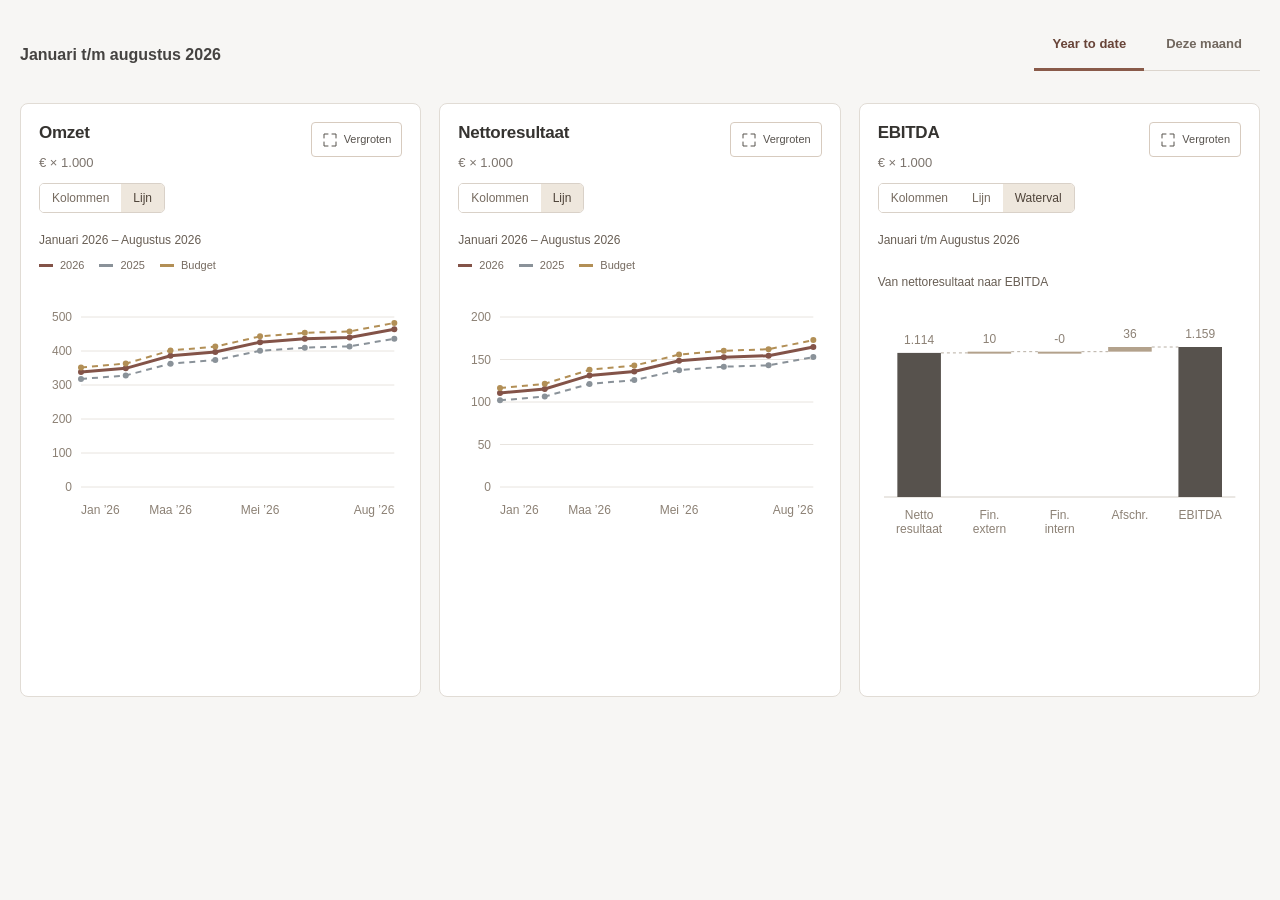
==== commit 09fb0087: "Add monthly figure previews and clarify presentation wording" ====
--- a/assets/portal/index.html
+++ b/assets/portal/index.html
@@ -1,4 +1,4 @@
 <!doctype html>
-<html lang="nl"><head><meta charset="UTF-8"><meta name="viewport" content="width=device-width,initial-scale=1"><meta http-equiv="Content-Security-Policy" content="default-src 'self' data: blob:; script-src 'self'; style-src 'self' 'unsafe-inline'; connect-src 'none'; form-action 'none'; object-src 'none'; base-uri 'self'"><title>Amerborgh rapportageportaal</title>  <script type="module" crossorigin src="./assets/index-CNQBlPa-.js"></script>
-  <link rel="stylesheet" crossorigin href="./assets/index-Cpaza70T.css">
+<html lang="nl"><head><meta charset="UTF-8"><meta name="viewport" content="width=device-width,initial-scale=1"><meta http-equiv="Content-Security-Policy" content="default-src 'self' data: blob:; script-src 'self'; style-src 'self' 'unsafe-inline'; connect-src 'none'; form-action 'none'; object-src 'none'; base-uri 'self'"><title>Amerborgh rapportageportaal</title>  <script type="module" crossorigin src="./assets/index-BqWhskZY.js"></script>
+  <link rel="stylesheet" crossorigin href="./assets/index-C4-VZuuw.css">
 </head><body><div id="root"></div></body></html>
--- a/assets/portal/assets/index-C4-VZuuw.css
+++ b/assets/portal/assets/index-C4-VZuuw.css
@@ -0,0 +1 @@
+.page-content{--previous-content-height:260px;overflow-anchor:none;min-width:0}.page-content[aria-busy=true]{min-height:var(--previous-content-height,260px)}.ai-workspace>.page-content{flex-direction:column;flex:1;min-height:0;display:flex}@media (width<=600px){.page-content{--previous-content-height:220px}}.content-refreshing :is(.report-metrics article>strong,.report-metrics article>small,.metric-differences,.report-chart>:not(.report-card-heading),.financial-table td,.category-choice>b,.category-choice>small,.portfolio-title>span,.ownership-missing){visibility:hidden}.trend-readout{padding:8px 6px 2px}.trend-readout[data-active=false]{visibility:hidden}.trend-readout .chart-tooltip{width:100%;max-width:none;box-shadow:none;flex-wrap:wrap;gap:8px 20px;margin:0;padding:12px 14px;font-size:12px;animation:none;display:flex;position:static;top:auto;left:auto}.trend-readout .chart-tooltip>strong{flex-basis:100%;margin:0;font-size:13px}.trend-readout .chart-tooltip>span{flex-direction:column;flex:110px;align-items:flex-start;gap:3px;margin:0;display:flex}.trend-readout .chart-tooltip>span>span{color:#786b5f}.trend-readout .chart-tooltip b{text-align:left;font-size:13px}@media (width<=600px){.trend-readout{padding:0}.trend-readout[data-active=false]{display:none}.trend-readout .chart-tooltip{display:block}.trend-readout .chart-tooltip>strong{margin-bottom:10px;font-size:15px}.trend-readout .chart-tooltip>span{grid-template-columns:minmax(0,1fr) max-content;align-items:baseline;gap:12px;margin-top:7px;display:grid}.trend-readout .chart-tooltip b{text-align:right;font-size:14px}}.month-financial-figures{grid-template-columns:repeat(auto-fit,minmax(min(100%,420px),1fr))}.month-figure-body,.month-kpi-body{font-variant-numeric:tabular-nums;padding:0 20px 22px}.month-legend{color:#756b62;flex-wrap:wrap;gap:8px 20px;margin-bottom:18px;font-size:11px;line-height:1.6;display:flex}.month-legend>span{align-items:center;gap:7px;display:inline-flex}.month-key{background:var(--color-chart-actual);flex-shrink:0;width:18px;height:7px;display:inline-block}.month-key.target{background:var(--color-ink-warm);width:3px;height:15px;margin-inline:7px}.month-key.lastYear,.month-change-bar.lastYear,.month-zero-value.lastYear{background:#90979b}.month-bullet-row+.month-bullet-row,.month-change-row+.month-change-row{border-top:1px solid #eee9e3;margin-top:22px;padding-top:20px}.month-row-title{justify-content:space-between;align-items:baseline;gap:12px;margin-bottom:14px;display:flex}.month-row-title h3,.month-change-row h3{margin:0;font-size:14px;font-weight:600}.month-row-title>strong{font-size:19px;font-weight:600}.month-bullet{background:#f7f5f2;height:32px;margin-inline:4px;position:relative}.month-budget-range{background:#ddd6cb;height:100%;position:absolute;top:0}.month-actual-bar{background:var(--color-chart-actual);height:12px;position:absolute;top:10px}.month-target{background:var(--color-ink-warm);width:3px;height:38px;position:absolute;top:-3px;transform:translate(-50%)}.month-zero{border-left:1px solid #b7afa5;height:100%;position:absolute;top:0}.month-zero-value{background:var(--color-chart-actual);width:3px;height:12px;position:absolute;top:10px;transform:translate(-50%)}.month-scale{color:#80766b;justify-content:space-between;margin-top:6px;font-size:10px;line-height:1.6;display:flex;position:relative}.month-scale>span:nth-child(2):not(:last-child){position:absolute;transform:translate(-50%)}.month-row-detail{color:#756b62;flex-wrap:wrap;justify-content:space-between;align-items:baseline;gap:6px 16px;margin-top:9px;font-size:12px;line-height:1.6;display:flex}.month-row-detail .positive,.month-change-value.positive{color:#437553}.month-row-detail .negative,.month-change-value.negative{color:#a44b45}.month-change-row h3{margin-bottom:12px}.month-change-comparison{grid-template-columns:minmax(0,1fr) 106px;align-items:center;gap:12px;margin-top:7px;display:grid}.month-change-track{background:#faf9f7;height:30px;position:relative}.month-change-bar{background:var(--color-chart-actual);height:12px;position:absolute;top:9px}.month-change-value{text-align:right;color:var(--color-ink-warm);font-size:14px}.month-change-value small{color:#756b62;margin-top:3px;font-size:10px;line-height:1.4;display:block}.month-change-axis{margin-top:12px;margin-right:118px}.month-kpi-body .kpi-current-value{margin-bottom:20px}.month-key.current-dot,.month-key.reference-dot{background:var(--color-chart-actual);border-radius:50%;width:9px;height:9px}.month-key.reference-dot{background:var(--color-surface);box-sizing:border-box;border:2px solid #90979b}.month-kpi-comparison .month-legend{margin-bottom:8px}.month-kpi-comparison+.month-kpi-comparison{margin-top:22px}.month-kpi-comparison .month-row-detail{margin:0 0 12px}.month-kpi-comparison .month-row-detail strong{color:var(--color-ink-warm);font-weight:500;display:block}.month-dumbbell{height:22px;margin-inline:6px;position:relative}.month-dumbbell:before{content:"";background:#eee9e3;height:2px;position:absolute;inset:10px 0 auto}.month-dumbbell-link{background:#c4b4aa;height:4px;position:absolute;top:9px}.month-dot{box-sizing:border-box;border-radius:50%;width:12px;height:12px;position:absolute;top:11px;transform:translate(-50%,-50%)}.month-dot.reference{background:var(--color-surface);border:2px solid #90979b;width:16px;height:16px}.month-dot.current{background:var(--color-chart-actual);border:2px solid var(--color-surface)}.chart-dialog .month-figure-body,.chart-dialog .month-kpi-body{max-width:820px;margin:0 auto;padding-top:12px}.chart-dialog .month-kpi-body{max-width:680px}@media (width<=600px){.month-figure-body,.month-kpi-body{padding:0 16px 20px}.month-change-comparison{grid-template-columns:minmax(0,1fr) 96px;gap:10px}.month-change-axis{margin-right:106px}.month-row-title>strong{font-size:18px}}.kpi-overview-toolbar{flex-wrap:wrap;align-items:end;gap:14px 20px;margin-bottom:18px;display:flex}.kpi-overview-toolbar label{color:#635a50;gap:7px;width:min(100%,320px);font-size:12px;display:grid}.kpi-overview-toolbar input{min-height:42px;font:inherit;color:var(--color-ink-warm);background:var(--color-surface);border:1px solid #d9d0c5;border-radius:5px;padding:11px 12px;font-size:14px}.kpi-overview-toolbar>span{color:#756b62;padding:12px 0;font-size:12px}.kpi-overview-toolbar>button{min-height:42px;margin-left:auto}.kpi-company-rows{gap:10px;display:grid}.kpi-company-row{background:var(--color-surface);border:1px solid #e1d9d0;border-radius:7px;min-width:0}.kpi-company-title{margin:0;font-size:16px}.kpi-company-title>button{text-align:left;width:100%;min-height:68px;color:var(--color-ink-warm);font:inherit;cursor:pointer;background:0 0;border:0;border-radius:7px;grid-template-columns:minmax(0,1fr) auto 20px;align-items:center;gap:18px;padding:18px 22px;display:grid}:where(:root:not([data-input-method=touch])) .kpi-company-title>button:hover{background:#f8f5f1}.kpi-company-title>button:focus-visible{outline:2px solid var(--color-chart-actual);outline-offset:-3px}.kpi-company-title>button[aria-expanded=true]{background:#f8f5f1;border-radius:7px 7px 0 0}.kpi-company-name{overflow-wrap:anywhere;font-weight:600}.kpi-company-count{color:#756b62;font-size:12px;font-weight:400}.kpi-company-title svg{fill:none;stroke:currentColor;stroke-width:1.6px;width:20px;height:20px;transition:transform .16s}.kpi-company-title>button[aria-expanded=true] svg{transform:rotate(180deg)}.kpi-company-row>div:not([hidden]){background:#faf9f7;border-top:1px solid #e1d9d0;border-radius:0 0 7px 7px;padding:20px}.kpi-figures-region{container-type:inline-size}.kpi-company-figures{grid-template-columns:repeat(12,minmax(0,1fr));gap:18px;min-width:0;display:grid}.kpi-figure-cell{grid-column:1/-1;min-width:0}.kpi-figure-cell>.report-chart{box-sizing:border-box;min-width:0;height:100%;margin:0}@container (width>=680px){.kpi-figure-cell{grid-column:var(--pair-column) / span 6}}@container (width>=1100px){.kpi-figure-cell{grid-column:var(--wide-column) / span 4}}.kpi-company-figures .report-card-heading{align-items:flex-start;gap:12px;padding:18px 18px 12px}.kpi-company-figures .report-card-heading h2{overflow-wrap:anywhere;font-size:16px;line-height:1.4}.kpi-company-figures .chart-expand{padding:8px;font-size:11px}.kpi-chart-summary{flex-wrap:wrap;justify-content:space-between;align-items:start;gap:14px 22px;padding:0 18px 18px;display:flex}.kpi-current-value{gap:7px;display:grid}.kpi-current-value>span,.kpi-value-changes dt{color:#756b62;font-size:11px;line-height:1.5}.kpi-current-value>strong{color:var(--color-ink-warm);font-variant-numeric:tabular-nums;overflow-wrap:anywhere;font-size:25px;font-weight:600;line-height:1.25}.kpi-value-changes{gap:10px;margin:0;display:grid}.kpi-value-changes dd{font-variant-numeric:tabular-nums;color:#4d4237;margin:2px 0 0;font-size:13px}.chart-dialog .kpi-chart-summary{justify-content:start;gap:40px;padding:0 0 20px}@media (width<=600px){.kpi-company-title>button{grid-template-columns:minmax(0,1fr) 20px;gap:7px 12px;padding:16px}.kpi-company-count{grid-column:1}.kpi-company-title svg{grid-area:1/2/3}.kpi-company-row>div:not([hidden]){padding:12px}.kpi-company-figures .report-card-heading{flex-wrap:wrap}.kpi-chart-summary{gap:14px}}@media (prefers-reduced-motion:reduce){.kpi-company-title svg{transition:none}}.category-choices{grid-auto-columns:minmax(0,1fr);grid-auto-flow:column;gap:12px;margin:20px 0 28px;display:grid}.category-choice{text-align:left;background:var(--color-surface);color:inherit;cursor:pointer;font:inherit;border:1px solid #ddd4ca;border-radius:10px;flex-direction:column;align-items:flex-start;gap:8px;min-width:0;padding:22px;display:flex}.category-choice[aria-pressed=true]{background:#faf7f3;border-color:#795a47;box-shadow:inset 0 0 0 1px #795a47}.category-choice:focus-visible{outline-offset:3px;outline:2px solid #795a47}.category-choice>strong{font-size:1.05rem}.category-choice>span,.category-choice>small{color:#73685f;font-size:.85rem}.category-choice>b{font-size:1.5rem}.category-title{margin:16px 0}.financial-table .annual-total{background:#f7f4f0;font-weight:600}@media (width<=1100px){.category-choice>strong{min-height:2.7em;line-height:1.35}}@media (width>=681px) and (width<=1100px){.category-choice{padding:16px 12px}.category-choice>strong{font-size:.95rem}.category-choice>b{font-size:1.3rem}}@media (width<=680px){.category-choices{scroll-snap-type:x proximity;grid-auto-columns:minmax(180px,65%);gap:10px;padding:3px 3px 10px;overflow-x:auto}.category-choice{scroll-snap-align:start;padding:16px}.category-choice>b{font-size:1.2rem}}.file-import-entry{background:var(--color-surface-warm);color:#51473e;border:1px dashed #aa9785;border-radius:10px;flex-wrap:wrap;justify-content:space-between;align-items:center;gap:14px 24px;margin:0 0 20px;padding:18px 22px;transition:background-color .14s,border-color .14s;display:flex}.file-import-entry-copy{gap:5px;min-width:0;display:grid}.file-import-entry-copy strong{font-size:.95rem;font-weight:600}.file-import-entry-copy span{color:#7b7067;font-size:.8rem}.file-import-entry .report-button{flex:none;margin:0}:where(:root:not([data-input-method=touch])) .file-import-entry:focus-within{background:#f4efe8;border-color:#725540}.file-import-entry[data-disabled=true]{color:#7b7067;border-color:#d6cec3}@media (width<=600px){.file-import-entry{gap:12px;padding:16px}.file-import-entry .report-button{min-height:42px}}@media (prefers-reduced-motion:reduce){.file-import-entry{transition:none}}.file-import-drop{z-index:10000;pointer-events:none;color:#51473e;background:#f8f6f2ed;border:3px dashed #8b7661;border-radius:16px;place-items:center;display:grid;position:fixed;inset:12px}.file-import-drop>div{text-align:center;gap:12px;padding:24px;display:grid}.file-import-drop strong{font-size:1.6rem}.file-import-drop span{font-size:.95rem}.file-import-loading{color:#766653;justify-content:center;align-items:center;gap:14px;min-height:100px;display:flex}.file-import-spinner{border:3px solid #e7e1d9;border-top-color:#8b7661;border-radius:50%;width:24px;height:24px;animation:.8s linear infinite import-spin}@keyframes import-spin{to{transform:rotate(360deg)}}.file-import-filename{overflow-wrap:anywhere;color:#766653;margin-top:0}.file-import-source{color:#7b7067;overflow-wrap:anywhere;margin:4px 0 8px;font-size:.8rem;display:block}.file-import-choice{gap:6px;font-size:.85rem;display:grid}.import-uncertain{background:#fbf5e9}.file-import-other{color:#7b7067;flex-wrap:wrap;justify-content:space-between;align-items:center;gap:8px;margin:16px 0;font-size:.85rem;display:flex}.file-import-source-picker{border-top:1px solid #e5e0d8;padding-top:4px}.file-import-source-picker input{box-sizing:border-box;width:100%;min-width:0;min-height:42px;font:inherit;background:var(--color-surface);color:#51473e;border:1px solid #d6cec3;border-radius:6px;padding:8px}.file-import-source-list{padding:0;list-style:none}.file-import-source-list li{border-bottom:1px solid #e9e4de;grid-template-columns:minmax(0,1fr) auto auto;align-items:center;gap:12px;padding:12px 0;display:grid}.file-import-source-list small{color:#7b7067;margin-top:5px;font-size:.8rem;display:block}.file-import-source-list strong{overflow-wrap:anywhere;font-size:.9rem;font-weight:500}.file-import-source-list li>span{font-variant-numeric:tabular-nums;font-size:.85rem}.file-import-pages{justify-content:space-between;align-items:center;gap:10px;font-size:.85rem;display:flex}.file-import-dialog .file-import-conflict{border:1px solid #ded5ca;border-radius:8px;margin:20px 0;padding:12px 16px}.file-import-conflict legend{padding:0 8px;font-size:1rem;font-weight:600}.file-import-dialog .file-import-candidate{cursor:pointer;border-bottom:1px solid #eee8e0;grid-template-columns:20px minmax(0,1fr) auto;align-items:center;gap:12px;padding:12px 0;font-size:.9rem;font-weight:400;display:grid}.file-import-dialog .file-import-candidate input{accent-color:#785c48;width:18px;height:18px;min-height:18px;margin:0;padding:0}.file-import-candidate strong{font-variant-numeric:tabular-nums;font-weight:500}.file-import-choice-summary{color:#6f6052;flex-wrap:wrap;justify-content:space-between;align-items:center;gap:12px;padding-top:12px;font-size:.85rem;display:flex}.file-import-choice-amount{margin-top:7px;display:block}@media (width<=600px){.file-import-dialog .file-import-candidate{grid-template-columns:20px minmax(0,1fr)}.file-import-candidate strong{grid-column:2}.file-import-source-list li{grid-template-columns:minmax(0,1fr) auto}.file-import-source-list li>span{grid-column:1}.file-import-source-list button{grid-area:1/2/span 2}}.file-import-options{grid-template-columns:repeat(auto-fit,minmax(190px,1fr));gap:14px;margin:16px 0;display:grid}.file-import-dialog select{background:var(--color-surface);color:#51473e;width:100%;min-width:0;min-height:42px;font:inherit;border:1px solid #d6cec3;border-radius:6px;padding:8px}.file-import-options label{gap:6px;font-size:.9rem;display:grid}.file-import-summary{justify-content:space-between;align-items:center;gap:12px;margin:18px 0;display:flex}.file-import-table{border:1px solid #e5e0d8;border-radius:8px;max-height:45vh;overflow:auto}.file-import-table table{border-collapse:separate;border-spacing:0;text-align:left;table-layout:fixed;width:100%;font-size:.9rem}.file-import-table th,.file-import-table td{vertical-align:top;overflow-wrap:anywhere;border-bottom:1px solid #e9e4de;padding:12px}.file-import-table thead th{z-index:1;background:#f5f2ed;position:sticky;top:0}.file-import-table th{font-weight:500}.file-import-table th:first-child{width:28%}.file-import-table th:nth-child(2){width:35%}.file-import-value{white-space:nowrap;font-variant-numeric:tabular-nums;margin:0 14px 7px 0;display:inline-block}.file-import-value small{color:#766653}.import-skipped{color:#80776e;background:#faf9f7}@media (width<=600px){.file-import-table{max-height:none;overflow:visible}.file-import-table table{table-layout:auto}.file-import-table thead{display:none}.file-import-table tr{border-bottom:1px solid #ddd6cc;grid-template-columns:1fr;padding:10px;display:grid}.file-import-dialog .file-import-table table th,.file-import-dialog .file-import-table table td{border:0;padding:5px;width:auto!important}.file-import-summary{align-items:start;font-size:.9rem}.file-import-options{grid-template-columns:1fr}}@media (prefers-reduced-motion:reduce){.file-import-spinner{animation:none}}.file-import-dialog[open]{box-sizing:border-box;flex-direction:column;height:min(780px,100dvh - 32px);max-height:calc(100dvh - 32px);animation:.17s ease-out both import-open;display:flex}.file-import-dialog>.portal-modal-heading{flex:none}.file-import-dialog::backdrop{animation:.17s ease-out both import-backdrop-in}.file-import-dialog.is-closing{pointer-events:none;animation:.14s ease-in both import-close}.file-import-dialog.is-closing::backdrop{animation:.14s ease-in both import-backdrop-out}.file-import-stage{flex-direction:column;flex:1;justify-content:center;min-height:0;display:flex;overflow:auto}.file-import-review{flex-direction:column;flex:1;min-height:0;animation:.14s ease-out both import-content-in;display:flex}.file-import-review-content{scrollbar-gutter:stable;isolation:isolate;flex:1;min-height:0;padding:0 4px;overflow:auto}.file-import-step{animation:.14s ease-out both import-content-in}.file-import-dialog .file-import-table{max-height:none;overflow:visible}.file-import-dialog .sheet-dialog-footer{flex:none;margin-top:8px;padding-top:14px}.file-import-refresh{opacity:0;vertical-align:middle;width:24px;margin-left:8px;transition:opacity .12s;display:inline-flex}.file-import-refresh.is-checking{opacity:1}.file-import-refresh .file-import-spinner{border-width:2px;width:14px;height:14px}.file-import-layout{visibility:hidden;grid-template-rows:0fr;transition:grid-template-rows .16s,visibility .16s;display:grid}.file-import-layout.is-open{visibility:visible;grid-template-rows:1fr}.file-import-layout-clip{min-height:0;overflow:hidden}.file-import-drop{animation:.1s ease-out both import-content-in}@keyframes import-open{0%{opacity:0;transform:translateY(5px)}to{opacity:1;transform:none}}@keyframes import-close{0%{opacity:1;transform:none}to{opacity:0;transform:translateY(3px)}}@keyframes import-backdrop-in{0%{opacity:0}to{opacity:1}}@keyframes import-backdrop-out{0%{opacity:1}to{opacity:0}}@keyframes import-content-in{0%{opacity:.5}to{opacity:1}}@media (width<=600px){.file-import-dialog[open]{height:calc(100dvh - 24px);max-height:calc(100dvh - 24px)}.file-import-refresh{width:16px;margin-left:4px}.file-import-summary{gap:8px}}@media (prefers-reduced-motion:reduce){.file-import-dialog[open],.file-import-dialog::backdrop,.file-import-dialog.is-closing,.file-import-dialog.is-closing::backdrop,.file-import-review,.file-import-step,.file-import-drop{animation:none}.file-import-layout,.file-import-refresh{transition:none}}.input-company-heading{align-items:center;gap:12px;margin:4px 0 18px;display:flex}.reporting-workspace .input-company-heading h2{margin:0;font-size:24px}.input-company-heading>span{color:#82766b;font-size:12px}.input-budgets{margin:0 0 30px}.input-budget-task{background:var(--color-surface);border:1px solid #e0d8ce;border-radius:8px;justify-content:space-between;align-items:center;gap:18px;min-height:98px;padding:20px 24px;display:flex}.input-budget-title{flex-wrap:wrap;align-items:center;gap:14px;display:flex}.reporting-workspace .input-budget-task h3{margin:0;font-size:18px}.input-budget-task p{color:#7e7367;margin:7px 0 0;font-size:13px}.input-budget-task>.report-button{flex-shrink:0}.input-budget-overdue{color:#8b5838}.input-other-budgets{margin-top:12px}.input-other-budgets summary{color:#77675a;cursor:pointer;padding:8px 0;font-size:13px}.input-other-budgets .input-budget-task{margin-top:10px}.input-month-heading{justify-content:space-between;align-items:center;gap:18px;margin-bottom:18px;display:flex}.reporting-workspace .input-month-heading h3{margin:0;font-size:18px}.input-month-heading p{color:#7e7367;margin:5px 0 0;font-size:13px}.input-month-heading>.month-picker{min-width:290px}.input-hub .report-form-cards h3{margin:6px 0 0;font-size:18px}.input-hub .report-form-cards p{min-height:40px}.input-hub .report-form-cards small{min-height:0}.input-history .report-card-heading{padding:20px 24px}.input-history .report-card-heading h3{margin:0}.input-history .month-progress{table-layout:fixed;min-width:0}.input-history .month-progress th:first-child{width:25%}.input-history .month-progress a{align-items:center;min-height:30px;display:inline-flex}.input-history .month-progress th a{display:block}.input-history .month-progress th span{color:#82766b;white-space:nowrap;font-size:12px}.input-history .month-progress th small{margin-top:3px;font-size:11px;font-weight:400;display:block}@media (width<=600px){.input-company-heading{flex-wrap:wrap;gap:8px;margin-bottom:14px}.reporting-workspace .input-company-heading h2{font-size:22px}.input-budgets{margin-bottom:24px}.input-budget-task{flex-wrap:wrap;gap:14px;padding:16px}.input-budget-title{gap:8px}.input-budget-task>.report-button{width:100%}.input-month-heading{grid-template-columns:1fr;gap:12px;display:grid}.input-month-heading>.month-picker{width:100%;min-width:0}.input-hub .report-form-cards p{min-height:0}.input-history .report-card-heading{padding:16px}.input-history .month-progress :is(th,td){padding:10px 7px;font-size:11px}.input-history .month-progress th span{font-size:10px;display:block}.input-history .month-progress .report-state{white-space:normal;gap:4px;padding:5px;font-size:10px}}.month-picker-controls{align-items:center;gap:12px;min-width:0;display:flex}.month-picker-trigger{background:var(--color-surface);min-width:170px;min-height:44px;color:var(--color-ink-warm);font:inherit;text-align:left;cursor:pointer;border:1px solid #d9d0c5;border-radius:5px;flex:1;justify-content:space-between;align-items:center;gap:16px;padding:10px 12px;font-size:14px;display:flex}.month-picker-trigger>span{min-width:0}.month-picker-trigger small{color:#807164;margin-top:3px;font-size:11px;display:block}.month-picker-trigger svg{fill:none;stroke:currentColor;stroke-width:1.6px;flex-shrink:0;width:18px;height:18px}.month-picker-return{color:#74604e;min-height:44px;font:inherit;cursor:pointer;background:0 0;border:0;flex-shrink:0;padding:8px 0;font-size:12px}.month-picker-return:disabled{opacity:.5;cursor:default}.portal-modal.month-picker-dialog{box-sizing:border-box;width:min(354px,100vw - 32px);max-height:calc(100dvh - 32px);padding:20px}.portal-modal.month-picker-dialog[open]{animation:.18s cubic-bezier(.2,.7,.2,1) both month-picker-enter}.portal-modal.month-picker-dialog[open]::backdrop{animation:.18s ease-out both month-picker-backdrop-enter}@keyframes month-picker-enter{0%{opacity:0;transform:translateY(5px)}to{opacity:1;transform:translateY(0)}}@keyframes month-picker-backdrop-enter{0%{opacity:0}to{opacity:1}}.portal-modal.month-picker-dialog[open].is-closing{animation:.16s ease-in both month-picker-leave}.portal-modal.month-picker-dialog[open].is-closing::backdrop{animation:.16s ease-in both month-picker-backdrop-leave}@keyframes month-picker-leave{0%{opacity:1;transform:translateY(0)}to{opacity:0;transform:translateY(5px)}}@keyframes month-picker-backdrop-leave{0%{opacity:1}to{opacity:0}}@media (prefers-reduced-motion:reduce){.portal-modal.month-picker-dialog[open],.portal-modal.month-picker-dialog[open]::backdrop,.portal-modal.month-picker-dialog[open].is-closing,.portal-modal.month-picker-dialog[open].is-closing::backdrop{animation:none}}.month-picker-dialog .portal-modal-heading{align-items:center;gap:12px;margin-bottom:14px}.month-picker-dialog .portal-modal-heading h2{font-family:var(--font-body);font-size:18px;line-height:1.4}.month-picker-dialog .portal-modal-heading button{color:#574a40;width:44px;height:44px}.month-picker-year{grid-template-columns:44px minmax(0,1fr) 44px;gap:10px;margin-bottom:16px;display:grid}.month-picker-year button,.month-picker-year select{background:var(--color-surface);color:#51483e;min-width:0;min-height:44px;font:inherit;cursor:pointer;border:1px solid #dfd6cc;border-radius:5px}.month-picker-year button{padding:0;font-size:25px}.month-picker-year select{text-align:center;width:100%;padding:8px 12px;font-size:16px}.month-picker-grid{grid-template-columns:repeat(3,minmax(0,1fr));gap:8px;display:grid}.month-picker-grid button{background:var(--color-surface-warm);color:#51483e;min-width:0;min-height:52px;font:inherit;cursor:pointer;border:1px solid #e5dfd7;border-radius:5px;flex-direction:column;justify-content:center;align-items:center;gap:4px;padding:8px 3px;font-size:14px;display:flex}.month-picker-grid small{font-size:10px}.month-picker-grid button[aria-pressed=true]{color:var(--color-surface);background:#79614f;border-color:#79614f}.month-picker-dialog button:disabled{opacity:.35;cursor:default}.month-picker-footer{border-top:1px solid #e9e2d9;justify-content:space-between;align-items:center;gap:16px;margin-top:16px;padding-top:16px;display:flex}.month-picker-footer button{color:#74604e;min-height:36px;font:inherit;cursor:pointer;background:0 0;border:0;padding:4px 0;font-size:13px}.month-picker-dialog :is(button,select):focus-visible{outline-offset:3px;outline:2px solid #805b45}@media (hover:hover){:where(:root:not([data-input-method=touch])) .month-picker-trigger:hover,:where(:root:not([data-input-method=touch])) .month-picker-year button:not(:disabled):hover,:where(:root:not([data-input-method=touch])) .month-picker-grid button:not(:disabled):not([aria-pressed=true]):hover{background:#f0eae2;border-color:#a38a72}}@media (width<=600px){.month-picker-trigger{width:100%;min-width:0;font-size:16px}.month-picker-controls{width:100%}}.budget-workflow{min-width:0}.budget-back{color:#756353;margin:0 0 16px;font-size:.85rem;display:inline-block}.budget-intro{justify-content:space-between;align-items:center;gap:14px;margin:0 0 24px;display:flex}.reporting-workspace .budget-intro h1{margin:0;font-size:clamp(26px,3vw,36px)}.budget-intro h2{margin:0;font-size:1.3rem}.budget-intro p{color:#73685f;margin:8px 0 0;font-size:.9rem}.budget-sheet{background:#fff;border:1px solid #ddd5cd;border-radius:10px;overflow:hidden}.budget-sheet-toolbar{border-bottom:1px solid #e8e1db;flex-wrap:wrap;justify-content:space-between;align-items:center;gap:16px;padding:20px 22px;display:flex}.budget-sheet-toolbar>div:first-child{gap:5px;display:grid}.budget-sheet-toolbar strong{font-size:1rem;font-weight:600}.budget-sheet-toolbar span{color:#7b7067;font-size:.8rem}.budget-sheet-actions{flex-wrap:wrap;gap:8px;display:flex}.budget-sheet-actions .report-button{min-height:42px;padding:10px 15px;font-size:.85rem}.budget-table-viewport{overscroll-behavior-x:contain;overflow:auto}.budget-matrix{border-collapse:separate;border-spacing:0;width:100%;min-width:var(--budget-sheet-min-width,760px);table-layout:fixed;font-variant-numeric:tabular-nums;font-size:13px}.budget-year-status{align-items:end;gap:16px;margin:0 0 20px;display:flex}.budget-year-status label{color:#756658;gap:6px;font-size:.85rem;display:grid}.budget-year-status select{background:var(--color-surface);color:#55483d;min-width:110px;min-height:42px;font:inherit;border:1px solid #d8cec3;border-radius:5px;padding:9px 12px}.budget-year-status .report-state{margin-bottom:9px}.budget-quarter-actions{border-bottom:1px solid #e8e1db;justify-content:flex-end;padding:10px 20px;display:flex}.budget-matrix :is(th,td){text-align:right;vertical-align:middle;border-bottom:1px solid #ece7e1;padding:13px 14px}.budget-matrix tr>th:first-child{text-align:left;z-index:2;background:var(--color-surface);width:205px;font-weight:500;position:sticky;left:0;box-shadow:1px 0 #ece7e1}.budget-matrix thead th{background:#f7f5f2;font-weight:600}.budget-matrix thead tr:first-child>th:first-child{background:#f7f5f2}.budget-matrix thead tr:nth-child(2)>th:first-child{text-align:right;width:auto;box-shadow:none;background:#f7f5f2;position:static}.budget-matrix thead tr:first-child th:not([rowspan]){border-bottom:0;padding:10px 8px 0}.budget-matrix thead tr:nth-child(2) th{color:#7d7065;padding-top:3px;padding-bottom:10px;font-size:12px;font-weight:400}.budget-matrix thead th.budget-quarter-open,.budget-matrix thead th.budget-month-heading{background:#efe8df}.budget-matrix thead button{color:#6f5845;cursor:pointer;width:100%;font:inherit;white-space:nowrap;background:0 0;border:0;border-radius:4px;justify-content:center;align-items:center;gap:10px;padding:8px 0;display:flex}:where(:root:not([data-input-method=touch])) .budget-matrix thead button:hover{background:#e7ddd2}.budget-matrix thead button span{font-size:16px}.budget-matrix .budget-total{background:var(--color-surface-warm);z-index:1;width:130px;font-weight:600;position:sticky;left:205px;box-shadow:1px 0 #e5ddd4}.budget-matrix .budget-month-cell{background:#fffcf8;padding:8px}.budget-matrix small{color:#81776d;margin-top:4px;font-size:11px;font-weight:400;display:block}.budget-matrix .field-error{color:#923d37;white-space:normal}.budget-quarter-value{color:inherit;font:inherit;cursor:pointer;text-align:right;background:0 0;border:0;border-radius:3px;width:100%;padding:6px 0}:where(:root:not([data-input-method=touch])) .budget-quarter-value:hover{color:#7b5a42;background:#f7f3ef}.budget-workflow input,.budget-batch input{box-sizing:border-box;width:100%;min-width:0;font:inherit;color:inherit;text-align:right;background:var(--color-surface);border:1px solid #d8cec3;border-radius:5px;padding:10px 8px}.budget-workflow input:focus,.budget-batch input:focus{outline-offset:-1px;outline:2px solid #967e69}.budget-workflow input[aria-invalid=true]{border-color:#a54840}.budget-sheet-bottom{color:#817367;justify-content:space-between;align-items:center;gap:10px;padding:12px 20px;font-size:12px;display:flex}.budget-sheet-bottom>div{gap:14px;display:flex}.budget-sheet-bottom button,.budget-cancel,.sheet-text-button{color:#71563f;font:inherit;cursor:pointer;background:0 0;border:0;padding:4px 0}.budget-sheet-bottom button:disabled{color:#aaa29a;cursor:default}.budget-feedback{box-sizing:border-box;color:#75695d;min-height:30px;padding:8px 0;font-size:.8rem}.budget-save-bar{padding:4px 0 16px}.budget-save-bar>label{gap:8px;max-width:600px;margin-bottom:16px;display:grid}.budget-save-bar textarea{font:inherit;border:1px solid #d7cdc1;border-radius:5px;padding:10px}.budget-save-actions{flex-wrap:wrap;align-items:center;gap:12px;display:flex}.budget-save-actions>span{color:#73685f;margin-right:auto;font-size:.8rem}.budget-phone-period,.budget-phone-table{display:none}.portal-modal.sheet-dialog{box-sizing:border-box;width:min(1040px,100vw - 32px);max-width:none;padding:26px}.sheet-dialog .portal-modal-heading{align-items:center;margin-bottom:16px}.reporting-workspace .sheet-dialog .portal-modal-heading h2{font-size:23px}.sheet-dialog>p{color:#72675e;font-size:.9rem;line-height:1.6}.sheet-dialog-footer{flex-wrap:wrap;justify-content:space-between;align-items:center;gap:16px;margin:20px 0 0;display:flex}.sheet-dialog-footer>div{gap:10px;margin-left:auto;display:flex}.sheet-dialog-footer small{color:#73685f;font-size:.8rem}.sheet-paste-input{gap:8px;margin-top:18px;font-size:.9rem;display:grid}.sheet-paste-input textarea{resize:vertical;box-sizing:border-box;width:100%;min-height:100px;font:inherit;white-space:pre;background:#fcfaf7;border:1px solid #d6ccc2;border-radius:6px;padding:14px}.sheet-paste-origin{flex-wrap:wrap;align-items:end;gap:12px;margin:16px 0;font-size:.85rem;display:flex}.sheet-paste-origin>span{color:#73685f;align-self:center}.sheet-paste-origin label{gap:5px;min-width:0;display:grid}.sheet-paste-origin select{min-width:0;max-width:100%;color:inherit;font:inherit;background:#fff;border:1px solid #d6ccc2;border-radius:5px;padding:10px}.sheet-paste-count{font-weight:600}.sheet-text-button{text-underline-offset:3px;font-size:.85rem;text-decoration:underline}.sheet-preview-scroll{overscroll-behavior-x:contain;border:1px solid #e1d8cf;border-radius:7px;max-height:52dvh;overflow:auto}.sheet-preview{border-collapse:separate;border-spacing:0;font-variant-numeric:tabular-nums;width:100%;font-size:13px}.sheet-preview :is(th,td){text-align:right;white-space:nowrap;border-bottom:1px solid #e9e2da;padding:12px 14px}.sheet-preview th{font-weight:500}.sheet-preview thead th{z-index:2;background:#f5f1ec;position:sticky;top:0}.sheet-preview tr>th:first-child{text-align:left;white-space:normal;z-index:1;background:var(--color-surface);min-width:190px;max-width:235px;position:sticky;left:0;box-shadow:1px 0 #e6ddd4}.sheet-preview thead th:first-child{z-index:3;background:#f5f1ec}.sheet-preview tbody tr:last-child :is(th,td){border-bottom:0}.sheet-preview th small{color:#85766a;margin-top:5px;font-size:11px;font-weight:400;display:block}.budget-label-mapping{background:#fbf9f6;border:1px solid #e3d9cf;border-radius:7px;margin:16px 0;padding:14px 16px}.budget-mapping-heading{flex-wrap:wrap;justify-content:space-between;align-items:center;gap:8px;font-size:13px;display:flex}.budget-mapping-heading button:disabled{display:none}.budget-label-mapping>p{color:#786b60;margin:10px 0;font-size:13px;line-height:1.6}.budget-mapping-list{max-height:310px;overflow:auto}.budget-mapping-list label{border-top:1px solid #e8dfd5;grid-template-columns:minmax(120px,1fr) minmax(180px,1.2fr);align-items:center;gap:16px;padding:10px 0;font-size:13px;display:grid}.budget-mapping-list label>span{overflow-wrap:anywhere}.budget-mapping-list small{color:#8a653e;margin-top:5px;line-height:1.5;display:block}.budget-mapping-list select{color:#534a42;width:100%;min-width:0;min-height:42px;font:inherit;background:#fff;border:1px solid #d6cabc;border-radius:5px;padding:9px}.budget-mapping-list .needs-mapping select{border-color:#a98155}.budget-methods{background:#f4f0eb;border-radius:7px;gap:6px;padding:4px;display:flex}.budget-methods button{font:inherit;color:#756658;cursor:pointer;background:0 0;border:1px solid #0000;border-radius:5px;flex:1;padding:12px 8px;font-size:.85rem}.budget-methods button[aria-pressed=true]{background:var(--color-surface);color:#654b37;border-color:#ded2c7;box-shadow:0 1px 3px #55432a0d}.budget-batch-input{table-layout:fixed}.budget-batch-input tr>th:first-child{width:50%}.budget-batch-input.has-quarters{min-width:740px}.budget-batch-input.has-quarters tr>th:first-child{width:220px}.budget-batch-input td{padding:6px 12px}.budget-distribution-notice{color:#35674b;font-size:.85rem}.budget-distribution-amounts{max-height:none;overflow:auto}.budget-percentages{margin:22px 0}.budget-percentage-heading{flex-wrap:wrap;justify-content:space-between;align-items:center;gap:8px;display:flex}.budget-percentage-heading h3{margin:0;font-size:1rem}.budget-percentage-total{font-variant-numeric:tabular-nums;flex-wrap:wrap;align-items:baseline;gap:6px 16px;min-height:20px;margin:10px 0 14px;font-size:.85rem;display:flex}.budget-percentage-total span{color:#776b60}.budget-percentage-total.complete strong{color:#35674b}.budget-percentage-total.incomplete strong{color:#8a592f}.budget-percentage-months{grid-template-columns:repeat(2,minmax(0,1fr));gap:4px 32px;display:grid}.budget-percentage-month{grid-template-columns:90px minmax(60px,1fr) 85px;align-items:center;gap:12px;min-width:0;min-height:48px;font-size:.85rem;display:grid}.budget-batch .budget-percentage-month input[type=range]{appearance:auto;accent-color:#806451;cursor:pointer;touch-action:pan-y;background:0 0;border:0;width:100%;min-width:0;min-height:44px;margin:0;padding:0}.budget-batch .budget-percentage-month input[type=range]:focus{outline:none}.budget-batch .budget-percentage-month input[type=range]:focus-visible{outline-offset:2px;border-radius:4px;outline:2px solid #967e69}.budget-percentage-input{position:relative}.budget-batch .budget-percentage-input input{font-variant-numeric:tabular-nums;min-height:42px;padding:10px 23px 10px 6px}.budget-percentage-input input[aria-invalid=true]{border-color:#a54840}.budget-percentage-input span{color:#7b6e61;pointer-events:none;position:absolute;top:50%;right:8px;transform:translateY(-50%)}.reporting-workspace .budget-matrix :is(th,td){text-align:right;padding:10px 12px;font-size:13px;line-height:1.4}.reporting-workspace .budget-matrix tr>th:first-child{text-align:left}.reporting-workspace .budget-matrix thead tr:first-child th:not([rowspan]){padding:8px 6px 0}.reporting-workspace .budget-matrix thead tr:nth-child(2) th{text-align:center;padding:2px 12px 10px;font-size:12px}.reporting-workspace .budget-matrix td.budget-month-cell{padding:6px 8px}.reporting-workspace .sheet-preview :is(th,td){text-align:right;padding:10px 12px;font-size:13px}.reporting-workspace .sheet-preview tr>th:first-child{text-align:left}.reporting-workspace .budget-batch-input td{padding:6px 12px}@media (width<=600px){.budget-intro{align-items:flex-start;gap:10px;margin-bottom:18px}.budget-intro p{font-size:12px;line-height:1.6}.budget-sheet-toolbar{gap:14px;padding:16px}.budget-sheet-actions{width:100%}.budget-sheet-actions>.report-button{text-align:center;white-space:nowrap;flex:1;padding:10px 6px;font-size:12px}.budget-wide-table,.budget-quarter-actions{display:none}.budget-phone-table{display:block}.budget-phone-table .budget-matrix{min-width:0}.budget-phone-table .budget-matrix :is(th,td){width:auto;min-width:0;padding:12px;position:static}.reporting-workspace .budget-phone-table .budget-matrix :is(th,td){padding:12px}.budget-phone-table .budget-matrix tr>th:first-child{width:45%}.reporting-workspace .budget-phone-table input{min-height:44px;font-size:16px}.budget-phone-period{background:#f7f4f0;border-bottom:1px solid #e8e0d7;align-items:end;gap:12px;padding:12px 16px;display:flex}.budget-phone-period label{color:#7c6d60;flex:1;gap:4px;font-size:12px;display:grid}.budget-phone-period select{font:inherit;background:var(--color-surface);color:#55483d;border:1px solid #d8cec3;border-radius:5px;width:100%;min-height:42px;padding:8px;font-size:15px}.budget-phone-period>div{gap:6px;display:flex}.budget-phone-period button{color:#705641;background:var(--color-surface);border:1px solid #d8cec3;border-radius:5px;width:36px;height:42px;font-size:23px}.budget-phone-period button:disabled{color:#b9afa5}.budget-sheet-bottom{padding:10px 16px}.budget-sheet-bottom>span{display:none}.budget-save-actions{grid-template-columns:1fr 1fr;gap:12px;display:grid}.budget-save-actions>.report-button{grid-column:1/-1}.budget-save-actions>.budget-cancel{justify-self:end}.portal-modal.sheet-dialog{width:calc(100vw - 20px);max-height:calc(100dvh - 24px);padding:18px}.reporting-workspace .sheet-dialog .portal-modal-heading h2{font-size:20px}.sheet-paste-origin>label{width:100%}.sheet-paste-input textarea{font-size:16px}.budget-label-mapping{padding:12px}.budget-mapping-list label{grid-template-columns:1fr;gap:7px}.budget-mapping-list select{font-size:16px}.sheet-dialog-footer>div{flex-wrap:wrap;width:100%}.sheet-dialog-footer .report-button{flex:1;padding:11px 8px;font-size:12px}.sheet-preview{font-size:12px}.sheet-preview :is(th,td){padding:10px}.sheet-preview tr>th:first-child{min-width:135px;max-width:150px}.budget-batch-input{min-width:0}.budget-batch-input tr>th:first-child{width:45%;min-width:0}.reporting-workspace .budget-batch-input input{font-size:16px}.budget-methods button{padding:10px 4px;font-size:12px}.budget-percentage-months{grid-template-columns:1fr}.budget-percentage-month{grid-template-columns:82px minmax(50px,1fr) 85px;gap:10px;font-size:13px}.reporting-workspace .budget-batch .budget-percentage-input input{font-size:16px}}@media (width>=601px) and (width<=800px){.budget-percentage-month{grid-template-columns:1fr 85px;gap:2px 12px}.budget-percentage-month>label{grid-column:1/-1;margin-top:8px}}.budget-matrix{transition:min-width .18s cubic-bezier(.2,.7,.2,1)}@media (prefers-reduced-motion:reduce){.budget-matrix{transition:none}}:root{--font-body:Arial, Helvetica, sans-serif;--font-heading:Georgia, "Times New Roman", serif;--color-text:#454341;--color-page:#f7f6f4;--color-surface:#fff;--color-action:#53504e;--color-border:#e3dfdb;--color-accent:#b88678;--color-focus:#a15d4d;--color-muted:#736d68;--color-surface-warm:#faf8f5;--color-neutral-warm:#eee9e2;--color-ink-warm:#40382f;--color-control:#765341;--color-chart-actual:#835348}*{box-sizing:border-box}:root{font-family:var(--font-body);color:var(--color-text);background:var(--color-page);font-synthesis:none}body{margin:0;line-height:1.55}a{color:inherit}a:focus-visible{outline:3px solid var(--color-focus);outline-offset:5px}:root[data-input-method=touch] :is(a,button,input,select,textarea,summary,[tabindex],[role=button],[role=slider]):focus{outline:none}h1,h2,p{margin-top:0}h1,h2{font-family:var(--font-heading);font-weight:400}.eyebrow{text-transform:uppercase;letter-spacing:2.5px;color:#77706a;margin-bottom:14px;font-size:10px;font-weight:500}input[type=search]::-webkit-search-cancel-button{appearance:none;cursor:pointer;background-color:var(--color-control);width:24px;height:18px;margin:0 0 0 4px;-webkit-mask:url("data:image/svg+xml,%3Csvg xmlns='http://www.w3.org/2000/svg' viewBox='0 0 20 20'%3E%3Cpath d='m5 5 10 10M15 5 5 15' stroke='black' stroke-width='1.8' stroke-linecap='round'/%3E%3C/svg%3E") 50%/16px 16px no-repeat;mask:url("data:image/svg+xml,%3Csvg xmlns='http://www.w3.org/2000/svg' viewBox='0 0 20 20'%3E%3Cpath d='m5 5 10 10M15 5 5 15' stroke='black' stroke-width='1.8' stroke-linecap='round'/%3E%3C/svg%3E") 50%/16px 16px no-repeat}:where(:root:not([data-input-method=touch])) input[type=search]::-webkit-search-cancel-button:hover{background-color:#513d30}.workspace-content{max-width:1440px;margin:0 auto;padding:52px 48px 24px}.workspace-heading{justify-content:space-between;align-items:center;gap:28px;margin-bottom:36px;display:flex}.workspace-heading h1{letter-spacing:-.6px;margin-bottom:12px;font-size:clamp(28px,3vw,42px);line-height:1.2}.workspace-heading h1:focus{outline:none}.workspace-content label{color:#736b63;flex-direction:column;gap:8px;font-size:11px;font-weight:600;display:flex}.workspace-content select,.workspace-content input{background:var(--color-surface);color:#514a43;min-height:42px;font:inherit;border:1px solid #dcd6cf;border-radius:4px;padding:10px 12px;font-size:13px}.report-panel{background:var(--color-surface);border:1px solid var(--color-border);border-radius:7px;overflow:hidden}.report-panel h2{margin-bottom:5px;font-size:24px}.quiet-link{color:#8d6151;white-space:nowrap;font-size:12px;text-decoration:none}:where(:root:not([data-input-method=touch])) .quiet-link:hover{text-decoration:underline}.workspace-footer{color:#9b9186;justify-content:space-between;gap:20px;padding-top:40px;font-size:10px;display:flex}@media (width<=1100px){.workspace-content{padding:40px 28px 24px}}@media (width<=800px){.workspace-heading{align-items:flex-start}.workspace-content{padding:32px 22px 24px}.workspace-footer{flex-direction:column;gap:6px}}@media (width<=520px){.workspace-heading{flex-direction:column;gap:22px}}.management-page{max-width:1200px}.management-page button,.management-page input,.management-page select{font:inherit}.management-page button,.management-primary{cursor:pointer}.management-page button:disabled{cursor:wait;opacity:.55}.management-page label{gap:8px;font-size:13px;font-weight:500;display:grid}.management-page input:not([type=checkbox]),.management-page select{width:100%;min-height:46px;color:inherit;background:#fff;border:1px solid #ccc6c0;border-radius:3px;padding:10px 12px}.management-page input:focus-visible,.management-page select:focus-visible,.management-page button:focus-visible{outline:2px solid var(--color-focus);outline-offset:3px}.management-card{border:1px solid var(--color-border);background:#fff;border-radius:6px;margin:0 0 24px;padding:clamp(20px,3vw,32px)}.management-card h2{font-size:25px}.management-form{gap:22px;max-width:760px;display:grid}.management-form>p{color:var(--color-muted);margin-bottom:0}.management-fields{grid-template-columns:1fr 1fr;gap:20px;display:grid}.management-fixed{overflow-wrap:anywhere;gap:6px;font-size:13px;display:grid}.management-fixed span{color:var(--color-muted)}.management-fixed strong{font-weight:500}.management-role{border-top:1px solid var(--color-border);padding-top:20px}.management-role label{align-items:center;gap:10px;display:flex}.management-role input{accent-color:var(--color-action);flex-shrink:0;width:18px;height:18px}.management-role p{color:var(--color-muted);margin:7px 0 0 28px;font-size:12px}.management-actions{flex-wrap:wrap;align-items:center;gap:16px;display:flex}.management-page button{color:var(--color-action);background:#fff;border:1px solid #bbb5af;border-radius:3px;padding:10px 15px}.management-page .management-primary,.management-primary{background:var(--color-action);color:#fff;border:1px solid var(--color-action);border-radius:3px;justify-content:center;align-items:center;gap:15px;width:fit-content;min-height:46px;padding:11px 20px;font-size:13px;text-decoration:none;display:inline-flex}:where(:root:not([data-input-method=touch])) .management-primary:hover{background:#44403c}.management-toolbar{justify-content:space-between;align-items:end;gap:22px;margin-bottom:24px;display:flex}.management-toolbar label{width:min(450px,100%)}.management-list{border:1px solid var(--color-border);background:#fff;border-radius:6px}.management-user{grid-template-columns:minmax(220px,1fr) auto;align-items:start;gap:18px;padding:24px;display:grid}.management-user+.management-user{border-top:1px solid var(--color-border)}.management-person{overflow-wrap:anywhere;min-width:0}.management-person h2{font-family:var(--font-body);margin-bottom:5px;font-size:17px;font-weight:500}.management-person p,.management-person span{color:var(--color-muted);margin-bottom:5px;font-size:13px}.management-state{justify-items:end;gap:8px;display:grid}.management-state small{color:var(--color-muted);font-size:11px}.account-state{color:#675745;background:#f1ede7;border-radius:4px;padding:4px 10px;font-size:12px;display:inline-flex}.account-active{color:#38533c;background:#edf3ed}.management-row-actions{flex-wrap:wrap;grid-column:1/-1;gap:10px;display:flex}.management-row-actions button{padding:7px 12px;font-size:12px}.management-empty{margin:0;padding:25px}.management-message{background:#edf3ed;border:1px solid #cbd9cd;border-radius:4px;margin-bottom:22px;padding:16px 20px}.management-message p:last-child,.management-message ul:last-child{margin-bottom:0}.management-message.error-message{color:#742d22;background:#fff5f2;border-color:#e4b9ad}.management-detail{color:var(--color-muted);overflow-wrap:anywhere;font-size:12px}.management-signout{margin-bottom:24px}.management-filters{flex-wrap:wrap;gap:18px;margin:0 0 24px;display:flex}.management-filters label{min-width:190px}.portal-modal{border:1px solid var(--color-border);width:min(690px,100% - 28px);max-height:calc(100dvh - 40px);color:var(--color-text);background:#fff;border-radius:8px;padding:clamp(20px,4vw,36px);overflow-y:auto;box-shadow:0 24px 100px #0003}.portal-modal::backdrop{background:#171a1d80}.portal-modal-heading{justify-content:space-between;align-items:start;gap:20px;margin-bottom:20px;display:flex}.portal-modal-heading h2{margin:0;font-size:29px}.portal-modal-heading button{color:var(--color-text);cursor:pointer;background:0 0;border:0;width:36px;height:36px;padding:0;font-size:28px;line-height:1}.recovery-row{justify-content:space-between;align-items:center;gap:20px;display:flex}.recovery-row h2{font-family:var(--font-body);margin-bottom:6px;font-size:17px;font-weight:500}.recovery-row p{overflow-wrap:anywhere;margin-bottom:5px;font-size:13px}.recovery-decisions{gap:10px;display:flex}.recovery-decisions button{justify-content:center;align-items:center;width:44px;height:44px;padding:10px;display:inline-flex}.recovery-decisions .decision-approve{color:#36573d;background:#f4f8f4;border-color:#b7cbbb}.recovery-decisions .decision-reject{color:#8a433a;border-color:#dbbdb8}@media (width<=650px){.management-fields,.management-user{grid-template-columns:1fr}.management-toolbar{flex-direction:column;align-items:stretch}.management-toolbar label{width:100%}.management-state{justify-items:start}.management-user{padding:20px}.management-page .management-primary{max-width:100%}.management-filters label{flex:1;min-width:0}.recovery-row{flex-direction:column;align-items:start}}.management-page .management-role label{flex-direction:row;justify-content:flex-start;align-items:center}.management-page .invitation-dismiss{min-width:40px;min-height:40px;color:var(--color-muted);justify-content:center;align-items:center;padding:8px;display:inline-flex}.recovery-completed{flex-wrap:wrap;align-items:center;gap:14px;display:flex}.management-page .recovery-dismiss{width:40px;height:40px;color:var(--color-muted);justify-content:center;align-items:center;padding:8px;display:inline-flex}.reporting-workspace{width:100%;min-width:0;max-width:1720px;margin-inline:auto}.reporting-workspace *{box-sizing:border-box}.reporting-workspace h2,.reporting-workspace h3{font-family:var(--font-body);color:#353330;letter-spacing:-.015em;font-weight:600}.reporting-workspace h2{margin:0 0 8px;font-size:19px;line-height:1.35}.reporting-workspace h3{margin:0 0 10px;font-size:16px}.reporting-workspace p{line-height:1.55}.reporting-workspace small{color:#756e67;font-size:12px;line-height:1.5}.reporting-workspace label{color:#5d5751;flex-direction:column;gap:8px;font-size:12px;font-weight:600;display:flex}.reporting-workspace input,.reporting-workspace select,.reporting-workspace textarea{background:var(--color-surface);color:#353330;font:14px/1.4 var(--font-body);border:1px solid #d8d2cb;border-radius:5px;min-width:0;max-width:100%;padding:10px 12px}.reporting-workspace textarea{resize:vertical}.reporting-workspace button,.reporting-workspace a,.reporting-workspace input,.reporting-workspace select,.reporting-workspace textarea,.reporting-workspace summary{outline-offset:4px}.reporting-workspace :focus-visible:not(dialog){outline:2px solid #995f4f}.reporting-workspace button{cursor:pointer}.reporting-workspace button:disabled{cursor:not-allowed;opacity:.5}.reporting-workspace input:disabled,.reporting-workspace textarea:disabled{color:#56514b;opacity:1;background:#f5f3f0}.reporting-workspace [aria-invalid=true]{border-color:#a33f38}.reporting-workspace fieldset{border:0;min-width:0;margin:0;padding:0}.reporting-heading{align-items:flex-end;gap:24px}.report-period,.report-filters,.report-inline-actions{flex-wrap:wrap;align-items:flex-end;gap:12px;display:flex}.report-period label{min-width:105px}.report-period select{min-width:110px}.report-period label:last-child select{min-width:148px}.reporting-workspace .report-back{color:#6f5348;margin:0 0 18px;font-size:13px;text-decoration:none;display:inline-block}.report-company-heading{justify-content:space-between;align-items:center;gap:20px;margin:8px 0 22px;display:flex}.report-company-heading h2{font-size:26px}.report-company-heading p{color:#756e67;margin:6px 0 0;font-size:13px}.report-company-heading .eyebrow{margin:0 0 10px}.reporting-workspace .report-panel{background:var(--color-surface);border:1px solid #e1dcd5;border-radius:8px;margin-bottom:24px;overflow:hidden}.report-card-heading{justify-content:space-between;align-items:center;gap:18px;padding:24px;display:flex}.report-card-heading p{color:#7b736c;margin:3px 0 0;font-size:13px}.report-filters{padding:0 24px 20px}.report-filters label:first-child{flex:1;min-width:240px;max-width:420px}.report-filters select{min-width:180px}.report-button{color:var(--color-surface);font:500 13px/1.3 var(--font-body);text-align:center;background:#57524d;border:1px solid #57524d;border-radius:5px;justify-content:center;align-items:center;gap:14px;min-height:42px;padding:12px 17px;text-decoration:none;display:inline-flex}:where(:root:not([data-input-method=touch])) .report-button:hover{color:var(--color-surface);background:#403d39}.report-button.secondary{background:var(--color-surface);color:#4a4540;border-color:#d8d2cb}:where(:root:not([data-input-method=touch])) .report-button.secondary:hover{background:#f5f2ee;border-color:#b8a89b}.reporting-workspace .quiet-link{color:#795849;font:13px var(--font-body);background:0 0;border:0;padding:3px;text-decoration:underline}.report-metrics{grid-template-columns:repeat(3,minmax(0,1fr));gap:18px;margin:0 0 24px;display:grid}.report-metrics article{background:var(--color-surface);border:1px solid #e1dcd5;border-radius:8px;flex-direction:column;gap:12px;padding:24px;display:flex}.report-metrics article>span{color:#70675f;font-size:13px}.report-metrics strong{font:38px/1.1 var(--font-heading);color:#3f3b36;font-variant-numeric:tabular-nums}.report-state{color:#6d6760;white-space:nowrap;background:#f0efec;border-radius:4px;align-items:center;gap:7px;padding:6px 9px;font-size:11px;font-weight:500;line-height:1.4;display:inline-flex}.report-state:before{content:"";background:currentColor;border-radius:50%;flex-shrink:0;width:5px;height:5px}.state-submitted{color:#526c4c;background:#edf3eb}.state-draft{color:#8b682c;background:#faf0dd}.state-unconfigured{color:#946052;background:#f4eae7}.report-table-scroll{width:100%;position:relative;overflow-x:auto}.reporting-workspace table{border-collapse:collapse;width:100%;font-size:13px}.reporting-workspace table a{color:inherit;text-decoration:none}.reporting-workspace th,.reporting-workspace td{text-align:left;border-bottom:1px solid #eeeae5;padding:15px 20px;line-height:1.4}.reporting-workspace thead th{color:#786e65;background:#f8f6f3;font-size:11px;font-weight:500}.reporting-workspace tbody th{font-weight:500}.reporting-workspace tbody tr:last-child>*{border-bottom:0}.report-table-note{color:#82786e;border-top:1px solid #eeeae5;margin:0;padding:17px 24px;font-size:12px}.report-table-heading{border-bottom:1px solid #eeeae5;padding:20px}.reporting-workspace .report-table-heading h2{margin:0}.report-table-heading .report-table-note{border:0;margin:6px 0 0;padding:0;font-size:13px}.report-notice{color:#71634f;background:#f7f3eb;border:1px solid #e6ddd0;border-radius:6px;margin:0 0 20px;padding:14px 18px;font-size:13px}.report-notice p{margin:0 0 10px}.report-notice p:last-child{margin-bottom:0}.report-notice.error{color:#99483d;background:#fff4f1;border-color:#ebc7be}.report-notice.success{color:#526c4c;background:#f0f5ed;border-color:#d9e4d2}.report-notice button{color:inherit;background:0 0;border:0;margin-left:8px;padding:4px;text-decoration:underline}.report-empty{color:#7a7268;padding:32px 24px;font-size:14px;line-height:1.6}.report-form-progress{grid-template-columns:repeat(3,minmax(0,1fr));gap:14px;margin:0 0 24px;display:grid}.report-form-progress a{background:var(--color-surface);color:#5b534b;border:1px solid #e1dcd5;border-radius:6px;justify-content:space-between;align-items:center;gap:12px;padding:15px 18px;font-size:12px;text-decoration:none;display:flex}.report-chart{background:var(--color-surface);border:1px solid #e1dcd5;border-radius:8px;min-width:0;overflow:hidden}.report-chart .report-card-heading{align-items:flex-start;padding-bottom:12px}.report-chart h2{font-size:16px}.chart-legend{flex-wrap:wrap;gap:15px;padding:0 24px 8px;display:flex}.chart-legend button{font:11px var(--font-body);color:#766b61;background:0 0;border:0;align-items:center;gap:7px;padding:4px 0;display:flex}.chart-legend button[aria-pressed=false]{opacity:.4;text-decoration:line-through}.chart-legend button span{width:14px;height:3px;display:inline-block}.chart-scroll{padding:0 12px 10px;overflow-x:auto}.chart-canvas{min-width:470px;position:relative}.chart-canvas svg{width:100%;display:block}.chart-canvas svg text{font:11px var(--font-body);fill:#8c8175}.chart-tooltip{z-index:2;pointer-events:none;box-sizing:border-box;background:var(--color-surface);border:1px solid #e1d8cd;border-radius:5px;width:280px;max-width:calc(100% - 16px);padding:12px;font-size:10px;position:absolute;top:16px;box-shadow:0 8px 20px #4a3c231a}.chart-tooltip strong{margin-bottom:8px;font-size:12px;display:block}.chart-tooltip>span{grid-template-columns:minmax(0,1fr) max-content;align-items:baseline;gap:12px;margin-top:5px;display:grid}.chart-tooltip b{white-space:nowrap;text-align:right;font-variant-numeric:tabular-nums;font-weight:500}.chart-no-data{text-align:center;color:#887e73;pointer-events:none;font-size:12px;position:absolute;inset:35% 0 auto}.financial-table{font-variant-numeric:tabular-nums;min-width:650px}.financial-table caption,.financial-input-table caption{text-align:left;color:#5c5249;background:#f6f4f0;border-top:1px solid #e6e0d7;padding:18px 24px;font-size:13px;font-weight:600}.financial-table td,.financial-table thead th:not(:first-child){text-align:right}.financial-table th:first-child{min-width:235px}.financial-table .total-row{background:var(--color-surface-warm);font-weight:600}.report-segments{border:1px solid #d9d1c8;border-radius:5px;flex-shrink:0;display:inline-flex;overflow:hidden}.report-segments button{background:var(--color-surface);color:#766b60;font:12px var(--font-body);border:0;padding:10px 14px}.report-segments button[aria-pressed=true]{color:#4e4339;background:#eee7dd}.report-definition-note{color:#7a7065;border-top:1px solid #eeeae5;padding:18px 24px;font-size:12px;line-height:1.6}.report-definition-note summary{cursor:pointer;font-weight:600}.report-definition-note p{max-width:1000px}.report-form-cards{grid-template-columns:repeat(3,minmax(0,1fr));gap:20px;margin-bottom:28px;display:grid}.report-form-cards article{background:var(--color-surface);border:1px solid #e0d8ce;border-radius:8px;flex-direction:column;gap:14px;padding:24px;display:flex}.form-card-top{justify-content:space-between;align-items:center;gap:10px;display:flex}.form-index{font:26px var(--font-heading);color:#b3a291}.report-form-cards h2{margin:6px 0 0;font-size:18px}.report-form-cards p{color:#7e7367;min-height:62px;margin:0;font-size:13px}.form-card-progress{color:#8e8172;flex-direction:column;gap:8px;margin-top:auto;font-size:11px;display:flex}.form-card-progress progress{appearance:none;background:var(--color-neutral-warm);accent-color:#a7866f;border:0;border-radius:3px;width:100%;height:5px;overflow:hidden}.form-card-progress progress::-webkit-progress-bar{background:var(--color-neutral-warm)}.form-card-progress progress::-webkit-progress-value{background:#a7866f}.report-form-cards small{min-height:34px}.month-progress{min-width:700px}.selected-month{background:#faf7f1}.form-section-nav{gap:10px;margin:0 0 24px;display:flex;overflow-x:auto}.form-section-nav a{background:var(--color-surface);color:#7f7163;border:1px solid #e1d8cd;border-radius:5px;flex:1;align-items:center;gap:12px;min-width:185px;padding:14px;font-size:12px;text-decoration:none;display:flex}.form-section-nav a[aria-current=page]{color:#5c4839;background:#eee7de;border-color:#cba}.form-section-nav span{color:#ad927b;font-variant-numeric:tabular-nums}.financial-input-table{table-layout:fixed;width:100%;min-width:0}.financial-input-table th:first-child{width:50%}.financial-input-table th label{font-size:13px;font-weight:400}.financial-input-table th small{margin-top:5px;font-size:10px;display:block}.financial-input-table input{text-align:right;font-variant-numeric:tabular-nums;width:100%;min-width:0}.field-error{padding-top:5px;font-size:12px;display:block;color:#a34e40!important}.report-editor-actions{background:var(--color-surface);border:1px solid #ded4c9;border-radius:7px;justify-content:space-between;align-items:center;gap:16px;margin:20px 0;padding:18px 22px;display:flex}.report-editor>.report-editor-actions{z-index:3;position:sticky;bottom:12px;box-shadow:0 4px 24px #4e3c2910}.save-state{color:#7f7569;font-size:12px}.save-state.failed{color:#a34e40}.question-form{padding:4px 28px 8px}.report-question{border-bottom:1px solid #ebe5dc;padding:26px 0}.report-question:last-child{border-bottom:0}.report-question>label{color:#4f453b;flex-direction:row;gap:16px;margin-bottom:12px;font-size:15px;font-weight:500}.report-question label small{margin-top:7px;font-size:10px;font-weight:400;display:block}.question-number{color:#af967f;padding-top:3px;font-size:12px}.report-question p{color:#8e7f6e;font-size:12px}.report-question textarea{width:100%;display:block}.report-question input{width:260px}.submit-review,.correction-panel{padding:24px}.submit-review p{color:#7e7061;font-size:13px}.submit-review button,.correction-panel button{margin-top:12px;margin-right:12px}.report-answers{padding:0 28px 12px}.report-answers article{border-top:1px solid #eae3da;padding:22px 0}.report-answers p{white-space:pre-wrap;font-size:14px}.definition-kind{margin:0 0 24px}.definition-editor>.report-notice{margin:0 24px 20px}.definition-editor fieldset{padding:0 24px}.definition-question{background:#fcfaf7;border:1px solid #e4dacf;border-radius:7px;margin:0 0 18px;padding:20px}.definition-question-heading{justify-content:space-between;align-items:center;gap:14px;margin-bottom:18px;display:flex}.definition-question-heading h3{margin:0}.definition-question-heading button{background:var(--color-surface);color:#84725f;border:1px solid #dfd1c2;border-radius:4px;margin-left:6px;padding:6px 10px;font-size:12px}.definition-question>label{margin-bottom:15px}.definition-field-row{flex-wrap:wrap;align-items:center;gap:22px;margin-bottom:18px;display:flex}.reporting-workspace .report-checkbox{flex-direction:row;align-items:center;font-size:12px;font-weight:400}.report-checkbox input{accent-color:#826855;width:16px;height:16px}.definition-editor>.report-editor-actions{border-width:1px 0 0;border-radius:0;margin:24px 0 0}.visually-hidden{clip:rect(0,0,0,0);white-space:nowrap;width:1px;height:1px;position:absolute;overflow:hidden}@media (width<=1180px){.report-form-progress{grid-template-columns:1fr;gap:8px}.report-form-progress a{justify-content:flex-start;gap:22px}.report-form-cards{gap:12px}.report-form-cards article{padding:20px}}@media (width<=760px){.reporting-heading,.report-company-heading{flex-direction:column;align-items:flex-start}.report-period{width:100%}.report-period label{flex:1}.report-period select{width:100%}.report-card-heading{flex-wrap:wrap;padding:20px}.report-metrics{gap:8px}.report-metrics article{gap:9px;padding:16px 12px}.report-metrics strong{font-size:27px}.report-metrics small{font-size:10px}.report-metrics article>span{font-size:11px}.report-form-cards{grid-template-columns:1fr}.report-form-cards p,.report-form-cards small{min-height:0}.report-editor-actions{flex-direction:column;align-items:stretch}.report-editor>.report-editor-actions{padding:14px;bottom:0}.report-editor-actions .report-inline-actions>*{flex:1}.report-filters{padding-inline:20px}.report-filters label{flex:1;min-width:150px!important;max-width:100%!important}.report-filters select,.report-filters input{width:100%;min-width:0}.definition-question{padding:16px}.definition-question-heading{flex-wrap:wrap}.definition-editor fieldset{padding-inline:16px}.definition-editor>.report-notice{margin-inline:16px}.question-form{padding-inline:20px}.reporting-workspace .workspace-footer{flex-wrap:wrap;gap:10px}}.kpi-report-table tbody th small{color:#84786e;margin-top:5px;font-size:12px;font-weight:400;display:block}.report-table-layout-heading{flex-wrap:wrap;justify-content:space-between;align-items:center;gap:16px;display:flex}.report-table-layout-heading>div:first-child{min-width:0}.report-table-layout-heading .report-column-choice{flex-shrink:0;margin:0}.report-table-layout-heading .report-column-choice button{white-space:nowrap;min-height:40px;padding:9px 13px}@media (width<=600px){.report-table-layout-heading .report-column-choice{display:flex}.report-table-layout-heading .report-column-choice button{min-height:44px}}main.reporting-workspace{max-width:1720px;padding:28px 36px 24px}.reporting-workspace .reporting-heading{margin-bottom:14px}.reporting-workspace .reporting-heading h1{margin-bottom:0;font-size:34px}.reporting-workspace .report-selection-bar .overview-period-tabs{flex-shrink:0;margin:0}.report-selection-bar.portfolio-selection{align-items:center}.overview-period-tabs.period-controls-placeholder{visibility:hidden;pointer-events:none}.overview-period.portfolio-period{flex-direction:row;align-items:center;min-height:46px}.portfolio-weighting{flex-shrink:0}.portfolio-weighting-buttons{background:var(--color-surface);border:1px solid #d8cfc3;border-radius:6px;gap:4px;padding:3px;display:flex}.portfolio-weighting-buttons button{color:#625548;min-height:38px;font:inherit;cursor:pointer;background:0 0;border:0;border-radius:3px;padding:8px 12px;font-size:13px}.portfolio-weighting-buttons button[aria-pressed=true]{color:#43382e;background:#eee7de}.portfolio-weighting-select{display:none}@media (width<=600px){.report-selection-bar .overview-period-tabs{border:1px solid #d9d0c5;border-radius:5px;flex-wrap:nowrap;gap:0;display:flex;overflow:hidden}.report-selection-bar .overview-period-tabs a{white-space:nowrap;border:0;flex:1;justify-content:center;align-items:center;min-height:44px;margin:0;padding:10px 9px;font-size:14px;display:flex}.report-selection-bar .overview-period-tabs a[aria-current=page]{background:#e9e0d6}.overview-period.portfolio-period{gap:12px}.portfolio-period>p{max-width:44%}.portfolio-weighting{min-width:0;max-width:60%}.portfolio-weighting-buttons{display:none}.reporting-workspace .portfolio-weighting-select{background:var(--color-surface);color:#625548;width:100%;min-width:0;max-width:210px;font:inherit;border:1px solid #d8cfc3;border-radius:5px;padding:10px 6px;font-size:16px;display:block}}.report-selection-bar{flex-wrap:wrap;justify-content:space-between;align-items:flex-end;gap:16px;margin:0 0 18px;display:flex}.reporting-workspace .compact-company-heading{margin:0 0 12px}.compact-company-heading p{margin:0}.amount-negative{color:#a43e35}.amount-positive{color:#347052}.overview-period{justify-content:space-between;align-items:center;gap:20px;margin-bottom:12px;display:flex}.overview-period>p{margin:0;font-size:16px;font-weight:600}.overview-period .report-view-tabs{margin:0}.overview-period .period-controls-placeholder{visibility:hidden;pointer-events:none}.portfolio-summary{background:var(--color-neutral-warm);border:1px solid #ddd3c7;border-radius:8px;margin:0 0 24px;padding:20px}.portfolio-summary>div>h2{margin:0 0 8px}.portfolio-summary>div>p{color:#766959;margin:0 0 22px;font-size:12px}.portfolio-summary .report-metrics{grid-template-columns:repeat(2,minmax(0,1fr));margin:0}.portfolio-summary .report-metrics article{gap:8px;padding:18px}.portfolio-summary .report-metrics strong{font-size:29px}.portfolio-summary .metric-differences{margin-top:8px;padding-top:10px}.ownership-fields{grid-template-columns:1fr 1fr;gap:16px;display:grid}.report-view-tabs{border-bottom:1px solid #dcd5cd;flex-wrap:wrap;gap:4px;margin:0 0 28px;display:flex}.report-view-tabs a{color:#71675e;border-bottom:3px solid #0000;margin-bottom:-1px;padding:14px 18px;font-size:13px;text-decoration:none}.report-view-tabs a[aria-current=page]{color:#684438;border-color:#895a49;font-weight:600}:where(:root:not([data-input-method=touch])) .report-view-tabs a:hover{background:#f0ece6}.result-metrics{grid-template-columns:repeat(4,minmax(0,1fr))}.result-metrics>article{min-width:0}.result-metrics strong{white-space:nowrap;font-size:clamp(21px,2vw,31px)}.metric-differences{border-top:1px solid #e9e4dd;gap:9px;margin:14px 0 0;padding-top:18px;font-size:11px;display:grid}.metric-differences>div{justify-content:space-between;align-items:baseline;gap:8px;display:flex}.metric-differences dt{color:#807669}.metric-differences dd{font-variant-numeric:tabular-nums;white-space:nowrap;margin:0}.company-results{min-width:1100px}.company-results th a{color:#684b3d;font-size:15px;text-decoration:none}.company-results th small{padding-top:5px;font-weight:400;display:block}.company-results .report-button{white-space:nowrap;font-size:11px}.company-results .result-column{background:var(--color-surface-warm);font-weight:600}.report-table-scroll .company-results thead .result-column{background:var(--color-neutral-warm);color:var(--color-ink-warm)}.comparison-table{min-width:1000px}.comparison-table td{white-space:nowrap;font-variant-numeric:tabular-nums}.comparison-table .difference-column{background:var(--color-surface-warm)}.report-pagination{color:#7c7167;flex-wrap:wrap;justify-content:space-between;align-items:center;gap:16px;padding:18px 24px;font-size:12px;display:flex}.report-pagination>div{align-items:center;gap:14px;display:flex}.report-pagination button{background:var(--color-surface);color:#685649;font:inherit;border:1px solid #d6cbbf;border-radius:4px;padding:8px 12px}.delivery-details{margin-top:24px}.delivery-details summary{cursor:pointer;padding:18px 24px;font-size:13px}.delivery-details .report-form-progress{margin:0;padding:0 24px 20px}.chart-expand{color:var(--color-control);font:inherit;background:0 0;border:1px solid #d7cbbf;border-radius:4px;flex-shrink:0;padding:8px 10px;font-size:11px}.report-chart .report-card-heading{align-items:flex-start}.report-chart .report-card-heading h2{font-size:17px}.chart-dialog{background:var(--color-surface);color:#433d36;border:1px solid #d9d0c5;border-radius:9px;width:min(1400px,100vw - 48px);max-width:none;max-height:calc(100dvh - 40px);padding:28px}.chart-dialog::backdrop{background:#221d1894}.chart-dialog-heading{justify-content:space-between;align-items:flex-start;gap:20px;margin-bottom:16px;display:flex}.chart-dialog-heading h2{margin:0 0 6px;font-size:24px}.chart-dialog-heading p{color:#837465;margin:0;font-size:12px}.chart-dialog .chart-canvas{min-width:0}.chart-dialog .chart-canvas svg{width:100%;max-height:56dvh}.chart-data{margin-top:18px;font-size:13px}.chart-data summary{cursor:pointer;padding:10px 0}.bridge-canvas{min-width:600px}.bridge-value{justify-content:center;align-items:center;gap:18px;padding:8px 16px;font-size:12px;display:flex}.budget-toolbar{flex-wrap:wrap;align-items:flex-end;gap:18px;margin:0 0 20px;display:flex}.budget-toolbar p{color:#827568;flex:1;min-width:220px;margin:0;font-size:12px}.budget-grid{table-layout:fixed;width:max-content;min-width:100%}.budget-grid :is(th,td){width:160px;min-width:160px}.budget-grid th{white-space:normal;vertical-align:bottom}.budget-grid th:first-child{background:var(--color-surface-warm);z-index:1;width:235px;min-width:235px;position:sticky;left:0}.budget-grid thead th:first-child{z-index:3}.financial-table .annual-total{white-space:nowrap;background:#f6f2ec;font-weight:600}.budget-grid input{width:100%;min-width:0;padding:8px}.budget-grid td{vertical-align:top;padding:10px}.budget-save{gap:20px;max-width:650px;margin:20px 0 0 auto;display:grid}.budget-save>div{flex-wrap:wrap;justify-content:flex-end;align-items:center;gap:20px;display:flex}.budget-save span{color:#7f7267;font-size:12px}@media (width<=1200px){.result-metrics{grid-template-columns:repeat(2,minmax(0,1fr))}.result-metrics strong{font-size:28px}}@media (width<=700px){main.reporting-workspace{padding:22px 18px}.overview-period{flex-direction:column;align-items:flex-start;gap:8px}.portfolio-summary{padding:16px}.portfolio-summary .report-metrics,.ownership-fields{grid-template-columns:1fr}.report-view-tabs a{padding:10px;font-size:12px}.chart-dialog{width:calc(100vw - 16px);max-height:calc(100dvh - 16px);padding:16px}.chart-dialog-heading h2{font-size:18px}.chart-dialog .chart-canvas{min-width:600px}.result-metrics strong{font-size:22px}.metric-differences>div{display:block}.metric-differences dd{margin-top:5px}}.company-result-sort{color:inherit;font:inherit;cursor:pointer;text-align:inherit;background:0 0;border:0;justify-content:flex-end;align-items:center;gap:7px;padding:5px 0;display:inline-flex}.company-result-sort span{color:var(--color-control);opacity:.6}.company-results th[aria-sort]:not([aria-sort=none]) .company-result-sort span{opacity:1}.company-result-sort:focus-visible{outline:2px solid var(--color-control);outline-offset:4px;border-radius:2px}.company-result-sort:hover{color:var(--color-ink-warm)}.company-results-mobile-sort{display:none}@media (width<=600px){.company-results-mobile-sort{align-items:end;gap:12px;padding:0 16px 16px;display:flex}.company-results-mobile-sort label{flex:1;min-width:0}.company-results-mobile-sort select{width:100%}.company-results-mobile-sort button{flex-shrink:0}}.report-button{gap:8px;transition:background .16s,border-color .16s}.report-button.compact{min-height:38px;padding:9px 13px}.report-button svg{flex-shrink:0;width:17px;height:17px}.reporting-workspace :is(button,a,input,select,summary):focus-visible{outline-offset:3px;outline:2px solid #805b45}.reporting-workspace button.quiet-link{font:inherit;background:0 0;border:0;padding:6px 0}.report-delta{font-variant-numeric:tabular-nums;flex-direction:column;align-items:flex-end;gap:3px;display:inline-flex}.report-delta small{color:#77716b;font-size:11px;font-weight:400}.metric-differences{margin-top:4px;padding-top:12px}.metric-differences>div{align-items:flex-start}.reporting-workspace .report-panel h2{font-size:19px}.reporting-workspace .report-view-tabs{margin-bottom:20px}.report-chart .chart-scroll{padding-bottom:12px}.interactive-chart .chart-canvas[data-zoomable=false]{cursor:default;touch-action:auto}.chart-dialog .chart-scroll{max-width:100%}.chart-dialog .chart-canvas svg{height:auto;min-height:250px}.chart-expand{font-family:var(--font-body);color:#57524d}.period-range{background:#fff;border:1px solid #e0d9d1;border-radius:7px;margin:0 0 16px;padding:14px 20px 12px}.period-range-toolbar{flex-wrap:wrap;justify-content:space-between;align-items:flex-end;gap:16px;display:flex}.period-inputs,.period-presets{flex-wrap:wrap;gap:10px;display:flex}.period-presets button,.month-chips button{background:var(--color-surface);color:#5c5249;font:500 12px var(--font-body);border:1px solid #ded6cc;border-radius:4px;min-height:36px;padding:9px 12px}:where(:root:not([data-input-method=touch])) .period-presets button:hover,:where(:root:not([data-input-method=touch])) .month-chips button:hover{background:#f5f1ea}.range-caption{flex-wrap:wrap;align-items:baseline;gap:12px;margin:18px 0 14px;display:flex}.range-caption strong{color:#493e35;font-size:16px;font-weight:600}.range-caption>span{color:#74695f;font-size:12px}.range-track{--range-axis:63px;height:144px;margin-inline:48px;position:relative}.range-rail{top:calc(var(--range-axis) - 4px);background:#eeeae5;border-radius:5px;height:8px;position:absolute;left:0;right:0}.range-selection{top:calc(var(--range-axis) - 12px);color:#fff;cursor:grab;touch-action:none;background:#9b8069;border:0;border-radius:5px;min-width:12px;height:24px;padding:0;font-size:18px;position:absolute}.range-selection:active{cursor:grabbing;background:#765b46}.range-handle{background:var(--color-surface);color:#493e35;cursor:ew-resize;touch-action:none;width:94px;height:46px;font-family:var(--font-body);border:1px solid #8d735e;border-radius:5px;flex-direction:column;justify-content:center;align-items:center;gap:3px;padding:4px 6px;display:flex;position:absolute;transform:translate(-50%)}:where(:root:not([data-input-method=touch])) .range-handle:hover,:where(:root:not([data-input-method=touch])) .range-handle:focus-visible{background:#f6eee4;border-color:#644733}.range-handle>span{color:#78634f;font-size:10px}.range-handle strong{white-space:nowrap;font-size:13px;font-weight:600}.range-handle svg{fill:none;stroke:#795e47;stroke-width:2px;width:16px;height:8px;position:absolute;left:calc(50% - 8px)}.range-handle-start{top:0}.range-handle-start svg{bottom:-11px}.range-handle-end{top:80px}.range-handle-end svg{top:-11px}.range-ticks{top:var(--range-axis);pointer-events:none;position:absolute;left:0;right:0}.range-tick{width:0;height:0;position:absolute}.range-tick:before{content:"";background:#d4c7bb;width:1px;height:3px;position:absolute;transform:translate(-50%,-50%)}.range-tick.year-tick:before{background:#86715d;height:7px}.range-tick>span{white-space:nowrap;color:#756a60;font-size:10px;position:absolute;top:70px;left:0;transform:translate(-50%)}.range-notice{color:#74695f;background:#f7f1e9;border-left:3px solid #927051;margin:14px 0 8px;padding:9px 12px;font-size:12px;line-height:1.5}.specific-months{border-top:1px solid #eee8e1;margin-top:6px;padding-top:8px;font-size:12px}.specific-months summary{cursor:pointer;width:fit-content}.month-chips{flex-wrap:wrap;gap:6px;padding-top:12px;display:flex}.month-chips button[aria-pressed=true]{color:#4f4238;background:#f1eae1;border-color:#8c7460}.month-chips button:disabled{opacity:.4;cursor:not-allowed}.chart-expand{align-items:center;gap:6px;display:inline-flex}.chart-expand svg{flex-shrink:0;width:16px;height:16px}.chart-legend button:disabled{cursor:default;opacity:1}.portfolio-title{flex-wrap:wrap;justify-content:space-between;align-items:baseline;gap:12px;margin-bottom:16px;display:flex}.portfolio-title h2{margin:0;font-size:22px}.portfolio-title details{max-width:520px;font-size:12px}.portfolio-title details p{margin:10px 0 0;line-height:1.6}.portfolio-title summary{cursor:pointer}.portfolio-summary .report-metrics article{background:var(--color-surface)}.overview-notes{grid-template-columns:1fr 1fr;gap:20px;display:grid}.overview-notes>section{min-width:0}.overview-notes .report-card-heading{gap:12px}.overview-notes .report-card-heading a{white-space:nowrap;font-size:12px}.kpi-summary-list{margin:0;padding:0 24px 12px;list-style:none}.kpi-summary-list li{border-top:1px solid #eee9e3;justify-content:space-between;align-items:baseline;gap:14px;padding:14px 0;font-size:13px;display:flex}.kpi-summary-list small{color:#777065;margin-top:6px;font-size:11px;display:block}.kpi-summary-list strong{white-space:nowrap;font-weight:500}.response-excerpts{padding:0 24px 16px}.response-excerpts article{border-top:1px solid #eee9e3;padding:14px 0}.response-excerpts article h3{margin:0 0 8px;font-size:13px;font-weight:600}.response-excerpts article p{margin:0;font-size:13px;font-weight:400}.response-excerpts .response-read-more{font:inherit;text-underline-offset:3px;color:#684a3d;white-space:nowrap;text-decoration:underline}.response-excerpts p,.qualitative-comparison p{white-space:pre-wrap;overflow-wrap:anywhere;line-height:1.7}.kpi-analysis>.report-chart{margin-bottom:20px}.kpi-analysis>.report-chart .chart-canvas>svg{height:240px}.qualitative-comparison>article{padding:22px 24px}.qualitative-comparison>article+article{border-top:1px solid #e8e2da}.qualitative-comparison h3{font-size:16px}.qualitative-comparison small{color:#7a7167}.qualitative-comparison h4{color:#736b61;margin:12px 0;font-size:12px;font-weight:500}.qualitative-comparison p{margin:0;font-size:14px}.company-archive-action{border-top:1px solid #e6e0d8;padding-top:20px}.company-archive-action button{color:#7b4d42}.budget-annual-totals{grid-template-columns:repeat(2,minmax(0,1fr))}.budget-annual-totals article{padding:20px}.budget-annual-totals strong{font-size:30px}.budget-completion{color:#746b61;font-size:12px}.budget-grid tfoot{background:#f6f2ec;font-weight:600}.budget-grid tfoot td{white-space:nowrap;font-size:12px}.summary-charts{grid-template-columns:repeat(auto-fit,minmax(min(100%,360px),1fr));gap:18px;margin-bottom:24px;display:grid}.summary-charts>.report-chart{min-width:0;margin:0}.summary-charts .report-card-heading{padding:18px 18px 10px}.summary-charts .report-card-heading h2{font-size:17px}.summary-charts .chart-style{margin-inline:18px}.summary-charts .chart-legend{padding-inline:18px}.summary-charts .chart-canvas{min-width:0}.company-summary-charts{grid-template-columns:repeat(auto-fit,minmax(min(100%,340px),1fr))}.summary-charts .chart-canvas>svg{height:220px}.summary-charts .chart-canvas svg text{font-size:14px}.portfolio-summary .report-metrics{grid-template-columns:repeat(2,minmax(0,1fr))}.portfolio-title>span{color:#74695f;font-size:12px}.report-period-compact{background:#fff;border:1px solid #e0d9d1;border-radius:7px;flex-wrap:wrap;justify-content:space-between;align-items:center;gap:16px;margin-bottom:22px;padding:16px 20px;display:flex}.report-period-compact strong{font-size:15px;font-weight:500;display:block}.report-period-compact small{color:#74695f;margin-top:5px;font-size:11px;display:block}.month-step-actions{flex-wrap:wrap;align-items:center;gap:16px;display:flex}.report-period-compact .portal-modal .period-range{border:0;padding:0}.report-table-scroll:has(.company-results) thead th{z-index:1;background:#f7f5f1;position:sticky;top:0}.chart-style{width:fit-content;margin:0 24px 12px}.chart-style button{padding:7px 12px;font-size:12px}.chart-expand{white-space:nowrap;align-self:flex-start}.month-picker,.company-switcher{color:#635a50;flex-direction:column;gap:7px;min-width:0;font-size:12px;display:flex}.unit-picker{gap:10px;min-width:170px;display:grid}.company-switcher{flex:1;min-width:320px;max-width:540px}.company-switcher-controls{gap:4px;display:flex}.company-current,.company-step{background:var(--color-surface);color:#4d4237;cursor:pointer;min-height:44px;font:inherit;border:1px solid #d9d0c5;border-radius:5px;justify-content:center;align-items:center;gap:12px;display:flex}.company-current{text-align:left;flex:1;justify-content:space-between;min-width:0;padding:10px 12px;font-size:14px}.company-current span{text-overflow:ellipsis;white-space:nowrap;overflow:hidden}.company-current svg,.company-step svg{flex-shrink:0;width:18px;height:18px}.company-step{flex-shrink:0;width:44px;padding:0}.company-step:disabled{opacity:.35;cursor:default}:where(:root:not([data-input-method=touch])) .company-current:hover,:where(:root:not([data-input-method=touch])) .company-step:not(:disabled):hover{background:#f6f1eb;border-color:#a38a72}.company-chooser{gap:14px;display:grid}.company-chooser label{gap:8px;font-size:13px;display:grid}.company-chooser input{font:inherit;border:1px solid #d9d0c5;border-radius:5px;width:100%;padding:11px 12px}@media (width>=850px){.period-inputs label,.report-selection-bar label{flex-direction:row;align-items:center}.report-selection-bar .report-period{gap:20px}}@media (width<=850px){.overview-notes{grid-template-columns:1fr}}@media (width<=600px){.period-range{padding:16px}.period-inputs,.period-inputs>.month-picker{width:100%}.company-switcher{width:100%;min-width:0;max-width:none}.period-inputs label{flex:1;min-width:0}.period-inputs input{width:100%;min-width:0}.period-presets{gap:6px}.period-presets button{padding:8px;font-size:11px}.range-caption strong{font-size:14px}.range-track{margin-inline:39px}.range-handle{width:78px}.range-handle strong{font-size:12px}.budget-annual-totals,.portfolio-summary .report-metrics{grid-template-columns:1fr}.report-period-compact{padding:16px}.report-period-compact>.month-picker{width:100%}.summary-charts .report-card-heading{flex-wrap:wrap}}@media (prefers-reduced-motion:reduce){.report-button{transition:none}}.interactive-chart{overflow:hidden}.interactive-chart .chart-canvas{cursor:grab;-webkit-user-select:none;user-select:none;min-width:0}.interactive-chart .chart-canvas:active{cursor:grabbing}.interactive-chart .chart-canvas:focus-visible{outline:2px solid var(--color-chart-actual);outline-offset:-2px;border-radius:4px}.report-chart .interactive-chart .chart-canvas>svg,.chart-dialog .interactive-chart .chart-canvas>svg{height:245px;min-height:0;max-height:none}.interactive-chart .chart-canvas svg text{font-size:12px}.chart-window{color:#685e54;flex-wrap:wrap;justify-content:space-between;align-items:center;gap:6px 16px;min-height:30px;padding:0 18px;font-size:12px;display:flex}.chart-window button{font-size:12px}.interactive-chart .chart-tooltip{pointer-events:none}.workspace-content{min-height:calc(100svh - 76px)}.chart-dialog-heading{z-index:5;background:var(--color-surface);padding-block:8px;position:sticky;top:0}.chart-dialog-heading>button{flex-shrink:0}.raw-month-table{width:max-content;min-width:100%}.raw-month-table :is(th,td){min-width:140px}.raw-month-table tbody th{z-index:2;background:var(--color-surface);position:sticky;left:0}.raw-month-table thead th:first-child{z-index:3;background:#f8f6f3;position:sticky;left:0;box-shadow:1px 0 #e5ded6}.raw-month-table tfoot{background:#f6f2ec;font-weight:600}.financial-table thead th small{white-space:normal;margin-top:4px;font-size:11px;font-weight:400;display:block}.financial-table thead .company-report-heading{vertical-align:bottom}.company-report-parent{font-weight:400}.company-report-heading>a{font-weight:inherit}.interactive-chart svg [role=button]:focus{outline:none}.interactive-chart svg [role=button]:focus-visible{outline:2px solid var(--color-chart-actual);outline-offset:-2px}.mobile-view-picker,.mobile-filter-reset{display:none!important}.report-view-tabs a{font-weight:600}.portfolio-summary .portfolio-metrics{margin-bottom:20px}.portfolio-summary .portfolio-metrics-three{grid-template-columns:repeat(3,minmax(0,1fr))}@media (width<=900px){.portfolio-summary .portfolio-metrics-three{grid-template-columns:repeat(2,minmax(0,1fr))}.portfolio-metrics-three>article:first-child{grid-column:1/-1}.portfolio-metrics-three>article:first-child .metric-differences{grid-template-columns:repeat(2,minmax(0,1fr))}}.portfolio-summary .portfolio-charts{margin:0}.chart-canvas,.chart-canvas svg [role=button],.range-track button{-webkit-tap-highlight-color:transparent}.chart-canvas svg [role=button]:focus{outline:none}:where(:root:not([data-input-method=touch])) .chart-canvas svg [role=button]:focus-visible{stroke:var(--color-chart-actual);stroke-width:1px}.chart-canvas:focus:not(:focus-visible){outline:none}.chart-tooltip{animation:.12s ease-out chart-value-in}@keyframes chart-value-in{0%{opacity:0;transform:translateY(3px)}to{opacity:1;transform:translateY(0)}}@media (prefers-reduced-motion:reduce){.chart-tooltip{animation:none}}@media (width<=600px){.portal-shell .mobile-header{height:60px;padding-inline:18px}.portal-shell .mobile-header .brand-logo{width:175px}main.reporting-workspace{padding:18px 16px}.financial-input-table :is(th,td){padding:12px 10px}.financial-input-table th label{overflow-wrap:anywhere;font-size:13px;line-height:1.45}.financial-input-table input{min-height:44px;padding:10px 8px;font-size:16px}.financial-input-table th:nth-child(2){text-align:right}.reporting-workspace .reporting-heading{margin-bottom:14px}.reporting-workspace .reporting-heading h1{overflow-wrap:anywhere;font-size:25px;line-height:1.2}.report-selection-bar{grid-template-columns:minmax(0,1fr);gap:12px;margin-bottom:14px;display:grid}.report-selection-bar .company-switcher{width:100%;min-width:0;max-width:none}.company-switcher-controls{width:100%}.company-current{gap:4px;min-height:46px;padding-inline:8px}.company-step{flex-shrink:0;width:44px;min-height:46px;display:flex}.company-switcher>span,.report-selection-bar>.month-picker>span{display:none}.report-selection-bar .report-period{width:100%}.report-selection-bar .report-period label{flex:1;min-width:0}.report-selection-bar .report-period select{width:100%;min-width:0}.reporting-workspace select,.reporting-workspace input[type=search]{min-height:44px;font-size:16px}.company-chooser input{font-size:16px}.compact-company-heading{display:none}.overview-period{gap:10px;margin-bottom:12px}.overview-period>p{font-size:13px}.overview-period .report-view-tabs{border:1px solid #d9d0c5;border-radius:5px;grid-template-columns:1fr 1fr;gap:0;width:100%;display:grid;overflow:hidden}.overview-period .report-view-tabs a{border:0;justify-content:center;align-items:center;min-height:46px;margin:0;padding:10px 8px;font-size:14px;display:flex}.overview-period .report-view-tabs a[aria-current=page]{background:#e9e0d6}.reporting-workspace .report-view-tabs{flex-wrap:nowrap;gap:0;margin-bottom:14px}.report-view-tabs a{text-align:center;white-space:nowrap;flex:1;padding:12px 8px;font-size:12px}.compact-view-navigation>.report-view-tabs{display:none}.mobile-view-picker{width:100%;margin-bottom:14px;display:block!important}.mobile-view-picker select{width:100%}.reporting-workspace .report-panel{margin-bottom:16px}.report-card-heading{gap:12px;padding:16px}.report-table-heading{padding:16px 12px}.report-table-note{padding:14px 16px}.report-card-heading>label,.report-card-heading .report-inline-actions,.report-card-heading .report-inline-actions>label{width:100%;min-width:0}.report-card-heading input[type=search]{width:100%}.report-card-heading .report-segments{flex-shrink:1;grid-template-columns:1fr 1fr;width:100%;display:grid}.report-card-heading .report-segments button{white-space:normal;min-height:44px;padding:9px;line-height:1.4}.report-metrics,.summary-charts,.overview-notes{gap:12px;margin-bottom:16px}.report-metrics article{gap:9px;padding:16px 12px}.result-metrics{grid-template-columns:repeat(2,minmax(0,1fr))}.result-metrics strong{white-space:normal;overflow-wrap:anywhere;font-size:21px}.result-metrics .metric-differences{margin-top:0;padding-top:9px}.overview-notes>.report-panel{margin:0}.portfolio-summary{background:0 0;border:0;margin-bottom:16px;padding:0}.portfolio-summary .portfolio-metrics{grid-template-columns:repeat(2,minmax(0,1fr));gap:12px;margin-bottom:16px}.portfolio-summary .portfolio-metrics article{min-width:0;padding:16px 12px}.portfolio-summary .portfolio-metrics strong{font-size:21px}.portfolio-summary .metric-differences{grid-template-columns:1fr;gap:9px}.portfolio-summary .metric-differences .report-delta{align-items:flex-start}.portfolio-title{flex-wrap:wrap;gap:3px 10px;margin-bottom:12px;display:flex}.portfolio-title h2{margin:0}.portfolio-title span{font-size:11px}.reporting-workspace a[href*="/export/"]{display:none!important}.chart-expand{min-height:44px}.report-chart .chart-scroll{padding-inline:4px}.chart-dialog{padding:12px}.chart-dialog-heading>button{white-space:nowrap;flex-shrink:0;min-height:44px}.chart-dialog .chart-scroll{padding-inline:0}.chart-style button{min-height:40px}.report-chart .chart-canvas svg [role=button]:focus:not(:focus-visible){outline:none}.chart-canvas .chart-tooltip{max-width:none;box-shadow:none;pointer-events:none;margin:0 8px 12px;padding:16px;font-size:13px;line-height:1.5;position:static;top:auto;width:auto!important;left:auto!important}.chart-tooltip>strong{margin-bottom:10px;font-size:15px}.chart-tooltip>span{gap:12px;margin-top:7px}.chart-tooltip b{white-space:nowrap;font-size:14px}.bridge-canvas{min-width:0}.report-chart .bridge-canvas svg{height:auto;min-height:180px}.bridge-value{flex-wrap:wrap;justify-content:space-between;gap:8px;padding:16px;font-size:14px}.chart-dialog .chart-canvas{min-width:0}.period-range{margin-bottom:14px;padding:12px}.period-presets,.specific-months{display:none}.period-range-toolbar{margin-bottom:14px}.period-inputs{grid-template-columns:repeat(2,minmax(0,1fr));gap:8px;width:100%;display:grid}.period-inputs .month-picker-trigger{gap:6px;min-width:0;padding:9px;font-size:13px}.range-caption{gap:6px;margin:0 0 10px}.range-caption strong{font-size:13px}.range-caption>span{font-size:11px}.range-track{margin-inline:36px}.range-handle{width:74px;min-height:46px}.range-selection{min-height:24px}.mobile-filter-reset{margin-top:8px;display:inline-block!important}.report-period-compact{padding:12px}.month-step-actions{display:none}.report-table-scroll{overscroll-behavior-x:contain;overflow-x:auto}.report-table-scroll .financial-table{table-layout:fixed;width:max-content;min-width:100%}.report-table-scroll .financial-table :is(th,td){width:132px;min-width:132px;max-width:132px;padding:12px;font-size:13px}.report-table-scroll .financial-table thead th{white-space:normal;overflow-wrap:anywhere;vertical-align:bottom}.report-table-scroll .financial-table tr>th:first-child{z-index:2;white-space:normal;overflow-wrap:anywhere;background:var(--color-surface);width:124px;min-width:124px;max-width:124px;position:sticky;left:0;box-shadow:1px 0 #e5ded6}.report-table-scroll .financial-table thead th:first-child{z-index:3;background:#f7f5f1}.report-table-scroll .financial-table :is(.total-row,tfoot) th:first-child{background:#f6f2ec}.report-table-scroll .financial-table td{white-space:nowrap}.report-table-scroll .financial-table caption{max-width:calc(100vw - 36px);padding:12px;font-size:11px}.company-results th small{font-size:11px}.company-results th a{font-size:13px}.report-pagination{padding:12px 16px}.budget-toolbar{gap:12px}.budget-toolbar>label{width:100%}.budget-toolbar>p{min-width:0}.annual-budget .report-company-heading h2{font-size:20px}.report-table-scroll :is(.budget-grid,.raw-month-table) tr>th:first-child{width:132px;min-width:132px;max-width:132px}.reporting-overzicht .report-table-scroll:has(.mobile-records){max-height:none;overflow:visible}.reporting-overzicht .financial-table.mobile-records{table-layout:auto;width:100%;min-width:0;display:block}.reporting-overzicht .mobile-records caption{padding:12px 16px;display:block}.reporting-overzicht .mobile-records thead{display:none}.reporting-overzicht .mobile-records tbody{display:block}.reporting-overzicht .mobile-records tbody tr{border-bottom:1px solid #e5ded6;grid-template-columns:repeat(2,minmax(0,1fr));gap:12px 18px;padding:16px;display:grid}.reporting-overzicht .mobile-records tbody tr:last-child{border-bottom:0}.reporting-overzicht .report-table-scroll .financial-table.mobile-records tbody tr>:is(th,td){text-align:left;width:auto;min-width:0;max-width:none;box-shadow:none;white-space:normal;overflow-wrap:anywhere;background:0 0;border:0;padding:0;display:block;position:static}.reporting-overzicht .mobile-records tbody th{grid-column:1/-1;font-size:14px;line-height:1.45}.reporting-overzicht .mobile-records tbody td{font-size:15px}.reporting-overzicht .mobile-records tbody td[data-label]:before{content:attr(data-label);color:#786b5f;margin-bottom:5px;font-size:11px;font-weight:400;line-height:1.4;display:block}.reporting-overzicht .mobile-records .report-delta{align-items:flex-start}}.entity-navigation{min-width:0;margin:0 0 20px}.entity-breadcrumb{flex-wrap:wrap;align-items:center;gap:2px 0;margin:0 0 10px;padding:0;font-size:13px;list-style:none;display:flex}.entity-breadcrumb li{align-items:center;min-width:0;max-width:100%;display:flex}.entity-breadcrumb li+li:before{content:"/";color:#a39488;padding:0 9px}.reporting-workspace .entity-breadcrumb a{color:#786b5f;overflow-wrap:anywhere;border-radius:4px;padding:10px 3px;text-decoration:none}:where(:root:not([data-input-method=touch])) .reporting-workspace .entity-breadcrumb a:hover{color:#513d30;background:#eee9e3;text-decoration:none}.entity-breadcrumb [aria-current]{color:#51443b;overflow-wrap:anywhere;padding:10px 3px;font-weight:600}.entity-directory-panel.report-panel{padding:0;overflow:hidden}.entity-tree,.entity-tree-branch{margin:0;padding:0;list-style:none}.entity-tree{--entity-indent:22px}.entity-tree-node{margin:0;padding:0}.entity-tree-row{min-height:76px;padding:8px 18px 8px calc(10px + var(--entity-depth) * var(--entity-indent));background:var(--color-surface);border-bottom:1px solid #eae4dc;align-items:center;gap:9px;display:flex;position:relative}.entity-tree>.entity-tree-node:last-child>.entity-tree-row:last-child{border-bottom:0}.entity-tree-root>.entity-tree-row{background:var(--color-surface-warm)}:where(:root:not([data-input-method=touch])) .entity-tree-row:has(:focus-visible){background:#f3eee7}@media (hover:hover) and (pointer:fine){:where(:root:not([data-input-method=touch])) .entity-tree-row:hover{background:#f3eee7}:where(:root:not([data-input-method=touch])) .entity-tree .entity-tree-toggle:hover,:where(:root:not([data-input-method=touch])) .entity-tree .entity-icon-button:hover{background:#e6ddd1}}.entity-tree-row.is-current{background:#eee7dd}.entity-tree-row.is-nested:before{content:"";left:calc(12px + (var(--entity-depth) - 1) * var(--entity-indent));pointer-events:none;background:#d9cfc2;width:1px;position:absolute;top:0;bottom:0}.entity-tree .entity-tree-toggle,.entity-tree .entity-tree-count,.entity-tree .entity-icon-button{color:#6f5948;cursor:pointer;font:inherit;background:0 0;border:0;border-radius:5px;flex-shrink:0;justify-content:center;align-items:center;padding:0;text-decoration:none;display:inline-flex}.entity-tree-toggle,.entity-tree-spacer{flex-shrink:0;justify-content:center;align-items:center;width:40px;height:44px;display:flex}.entity-tree-spacer>span{border:1px solid #c0b1a2;border-radius:50%;width:6px;height:6px}.entity-chevron{flex-shrink:0;transition:transform .14s}.entity-chevron.is-open{transform:rotate(90deg)}.entity-tree-icon{color:#897361;flex-shrink:0;display:flex}.entity-tree .entity-tree-main{text-align:left;min-width:0;min-height:52px;font:inherit;color:#3e3934;cursor:pointer;background:0 0;border:0;flex-direction:column;flex:1;justify-content:center;align-items:flex-start;gap:4px;margin:0;padding:0;text-decoration:none;display:flex}:where(:root:not([data-input-method=touch])) .entity-tree .entity-tree-main:hover,:where(:root:not([data-input-method=touch])) .entity-tree .entity-tree-main:focus-visible{color:#513d30;text-decoration:none}.entity-tree-name{overflow-wrap:anywhere;font-size:15px;line-height:1.4}.entity-tree-root>.entity-tree-row .entity-tree-name{font-weight:600}.entity-tree-description{color:#827365;overflow-wrap:anywhere;font-size:12px;line-height:1.4}.entity-tree .entity-tree-count{white-space:nowrap;gap:4px;min-height:44px;padding:0 7px;font-size:12px}.entity-tree-actions{flex-shrink:0;align-items:center;gap:4px;display:flex}.entity-tree .entity-icon-button{justify-content:center;align-items:center;width:40px;height:44px;display:flex}.entity-tree a:focus-visible,.entity-tree button:focus-visible{outline:2px solid var(--color-control);outline-offset:2px}.entity-tree-chooser{min-width:0}.entity-tree-chooser>label{margin-bottom:16px}.entity-tree-chooser .entity-tree-row{gap:5px;min-height:64px;padding-right:5px}.entity-tree-chooser .entity-tree-icon{display:none}.entity-tree-chooser .entity-tree-name{font-size:14px}.entity-tree-chooser .entity-tree-count span{display:none}.entity-all-choice{background:var(--color-surface);color:#51443b;cursor:pointer;border:1px solid #ddd3c7;border-radius:5px;justify-content:space-between;align-items:center;width:100%;min-height:52px;margin-bottom:12px;padding:10px 14px;display:flex}.entity-management .report-filters{margin-bottom:18px}.entity-management .entity-tree-description{color:#786b5f}.entity-root-drop{z-index:30;color:#6f5948;background:var(--color-surface);text-align:center;border:1px dashed #a38d78;border-radius:6px;width:min(320px,100vw - 40px);padding:20px;position:fixed;bottom:24px;left:50%;transform:translate(-50%);box-shadow:0 6px 24px #35291d26}.entity-tree .entity-actions-trigger{color:#8b7c6e;width:44px;height:44px}.entity-tree .entity-actions-trigger[aria-expanded=true]{color:#594537;background:#eee7de}.entity-actions-menu{z-index:100;box-sizing:border-box;background:var(--color-surface);color:#51443b;width:220px;max-width:calc(100vw - 24px);max-height:calc(100dvh - 24px);font:14px/1.4 var(--font-body);border:1px solid #ddd3c7;border-radius:7px;padding:6px;position:fixed;overflow:auto;box-shadow:0 6px 20px #35291d1f}.entity-actions-menu>:is(button,a){box-sizing:border-box;width:100%;min-height:44px;color:inherit;text-align:left;font:inherit;cursor:pointer;background:0 0;border:0;border-radius:4px;align-items:center;padding:10px 12px;text-decoration:none;display:flex}:where(:root:not([data-input-method=touch])) .entity-actions-menu>:is(button,a):hover{background:#f3eee7}:where(:root:not([data-input-method=touch])) .entity-actions-menu>:is(button,a):focus-visible{outline:2px solid var(--color-control);outline-offset:-2px;background:#f3eee7}.entity-actions-menu>[draggable=true]{cursor:grab}.entity-actions-menu>[draggable=true]:active{cursor:grabbing}.entity-tree-row.is-drop-target,.entity-root-drop.is-drop-target{outline-offset:-2px;background:#e9e0d4;outline:2px solid #927758}.entity-comparison caption{text-align:left;color:#786b5f;padding:12px 0;font-size:12px}.entity-comparison th{white-space:normal;overflow-wrap:anywhere;min-width:160px;max-width:240px}.entity-comparison th:first-child{z-index:1;background:var(--color-surface-warm);min-width:170px;position:sticky;left:0}.entity-comparison th small{padding-top:5px;font-size:11px;font-weight:400;display:block}.entity-scope-label{color:#786b5f;margin:0 0 12px;font-size:13px}@media (width<=600px){.entity-navigation{margin-bottom:16px}.entity-breadcrumb{font-size:12px}.entity-breadcrumb li+li:before{padding:0 4px}.entity-tree{--entity-indent:13px}.entity-tree-row{padding-right:8px;padding-left:calc(3px + var(--entity-depth) * var(--entity-indent));gap:5px;min-height:72px}.entity-tree-row.is-nested:before{left:calc(7px + (var(--entity-depth) - 1) * var(--entity-indent))}.entity-tree-toggle,.entity-tree-spacer{width:34px}.entity-tree-icon{display:none}.entity-tree-name{font-size:14px}.entity-tree .entity-tree-count{padding:0 4px}.entity-tree .entity-tree-count span{display:none}.entity-tree .entity-icon-button{width:44px}.entity-tree-actions{gap:0}.report-table-scroll .financial-table.entity-comparison tr>th:first-child{overflow-wrap:normal;width:150px;min-width:150px;max-width:150px}.entity-comparison th{min-width:150px}}@media (prefers-reduced-motion:reduce){.entity-chevron{transition:none}}.entity-tree-reveal{opacity:0;visibility:hidden;grid-template-rows:0fr;transition:grid-template-rows .22s,opacity .16s,visibility 0s .22s;display:grid}.entity-tree-reveal.is-open{opacity:1;visibility:visible;grid-template-rows:1fr;transition:grid-template-rows .22s,opacity .18s,visibility}.entity-tree-reveal>div{min-height:0;overflow:hidden}.entity-chevron{transition:transform .22s}.entity-navigation{margin-bottom:6px}.entity-breadcrumb{margin-bottom:0}.compact-company-heading{justify-content:space-between;min-height:38px;margin-bottom:12px}.compact-company-heading .report-inline-actions{margin-left:auto}.entity-scope-label{letter-spacing:.02em;color:#746457;margin:0;font-size:12px;font-weight:600}.entity-results{margin:0 0 24px;overflow:hidden}.entity-results .report-card-heading{gap:16px;padding:20px 24px}.entity-results .report-card-heading h2{margin:0;font-size:18px}.entity-results .report-card-heading p{color:#827365;margin:6px 0 0;font-size:12px}.entity-results .entity-metric-choice{flex-shrink:0}.entity-results .entity-metric-choice button{white-space:nowrap}.entity-results-content>.report-notice{margin:0 24px 14px}.entity-bars{margin:0;padding:0 24px 18px;list-style:none}.entity-bars>li{border-top:1px solid #eee8e0;grid-template-columns:minmax(160px,1.1fr) minmax(100px,2fr) minmax(95px,.65fr);align-items:center;gap:20px;min-height:72px;padding:12px 0;display:grid}.reporting-workspace .entity-result-name{color:#574435;align-items:center;gap:8px;min-width:0;min-height:44px;font-size:14px;font-weight:500;line-height:1.4;text-decoration:none;display:flex}:where(:root:not([data-input-method=touch])) .reporting-workspace .entity-result-name:hover{color:#32251c;text-decoration:underline}.entity-result-name>span{overflow-wrap:anywhere;min-width:0}.entity-result-name small{color:#837467;margin-top:4px;font-size:11px;font-weight:400;display:block}.entity-result-name svg{flex-shrink:0;width:16px;height:16px}.entity-bar-track{background:#f7f4ef;border-radius:3px;height:28px;position:relative}.entity-bar-zero{background:#a99889;width:1px;position:absolute;top:-5px;bottom:-5px}.entity-bar-fill{background:#967a61;border-radius:2px;height:18px;transition:left .2s,width .2s;position:absolute;top:5px}.entity-bar-fill.is-negative{background:#ae6b61}.entity-bar-value{text-align:right;font-variant-numeric:tabular-nums;overflow-wrap:anywhere;font-size:14px;font-weight:500}.entity-results .entity-comparison{margin:0}.entity-results .entity-comparison .entity-result-name{text-align:right;justify-content:flex-end}@media (width<=900px){.entity-results .report-card-heading{flex-direction:column;align-items:flex-start}}@media (width<=600px){.entity-navigation{margin-bottom:4px}.entity-breadcrumb a,.entity-breadcrumb [aria-current]{padding-block:6px}.reporting-workspace .compact-company-heading{min-height:0;margin:0 0 12px;display:flex}.compact-company-heading .report-inline-actions{display:none}.compact-company-heading:has(.report-inline-actions:only-child){display:none}.entity-results .report-card-heading{gap:12px;padding:16px}.entity-results .report-card-heading .entity-metric-choice{grid-template-columns:repeat(3,minmax(0,1fr));width:100%;display:grid}.entity-results .entity-metric-choice button{min-height:44px;padding:8px 4px;font-size:11px}.entity-bars{padding:0 16px 16px}.entity-bars>li{grid-template-columns:minmax(0,1fr) auto;gap:10px 12px;padding:12px 0 16px}.entity-bars .entity-result-name{grid-area:1/1;font-size:14px}.entity-bar-value{grid-area:1/2;max-width:110px;font-size:14px}.entity-bar-track{grid-area:2/1/auto/-1}.entity-results-content>.report-notice{margin-inline:16px}}@media (prefers-reduced-motion:reduce){.entity-tree-reveal,.entity-chevron,.entity-bar-fill{transition:none}}.entity-title-line{flex-wrap:wrap;align-items:baseline;gap:14px;display:flex}.entity-title-line .entity-scope-label{white-space:nowrap;font-size:12px}.reporting-heading .entity-report-link{flex-shrink:0;align-self:center}@media (width<=600px){.entity-title-line{gap:4px 10px}.reporting-heading .entity-report-link{display:none}}.company-choice-category+.company-choice-category{border-top:1px solid #e9e2d9;margin-top:14px;padding-top:14px}.company-choice-category h3{color:#756456;font:600 13px/1.5 var(--font-body);margin:12px 10px 6px}.company-category-choice{width:100%;color:inherit;font:inherit;text-align:left;cursor:pointer;background:0 0;border:0;border-radius:3px;justify-content:space-between;align-items:center;padding:8px 0;display:flex}.company-category-choice svg{width:18px;height:18px}.company-category-choice:hover,.company-category-choice[aria-pressed=true]{color:#51443b;text-underline-offset:3px;text-decoration:underline}body{padding:20px}.reporting-workspace.presentation-figures{padding:0}.presentation-heading{margin-bottom:20px}.presentation-heading h1{margin:0;font-size:30px}.presentation-heading p{color:var(--color-muted);margin:4px 0 0;font-size:13px}
